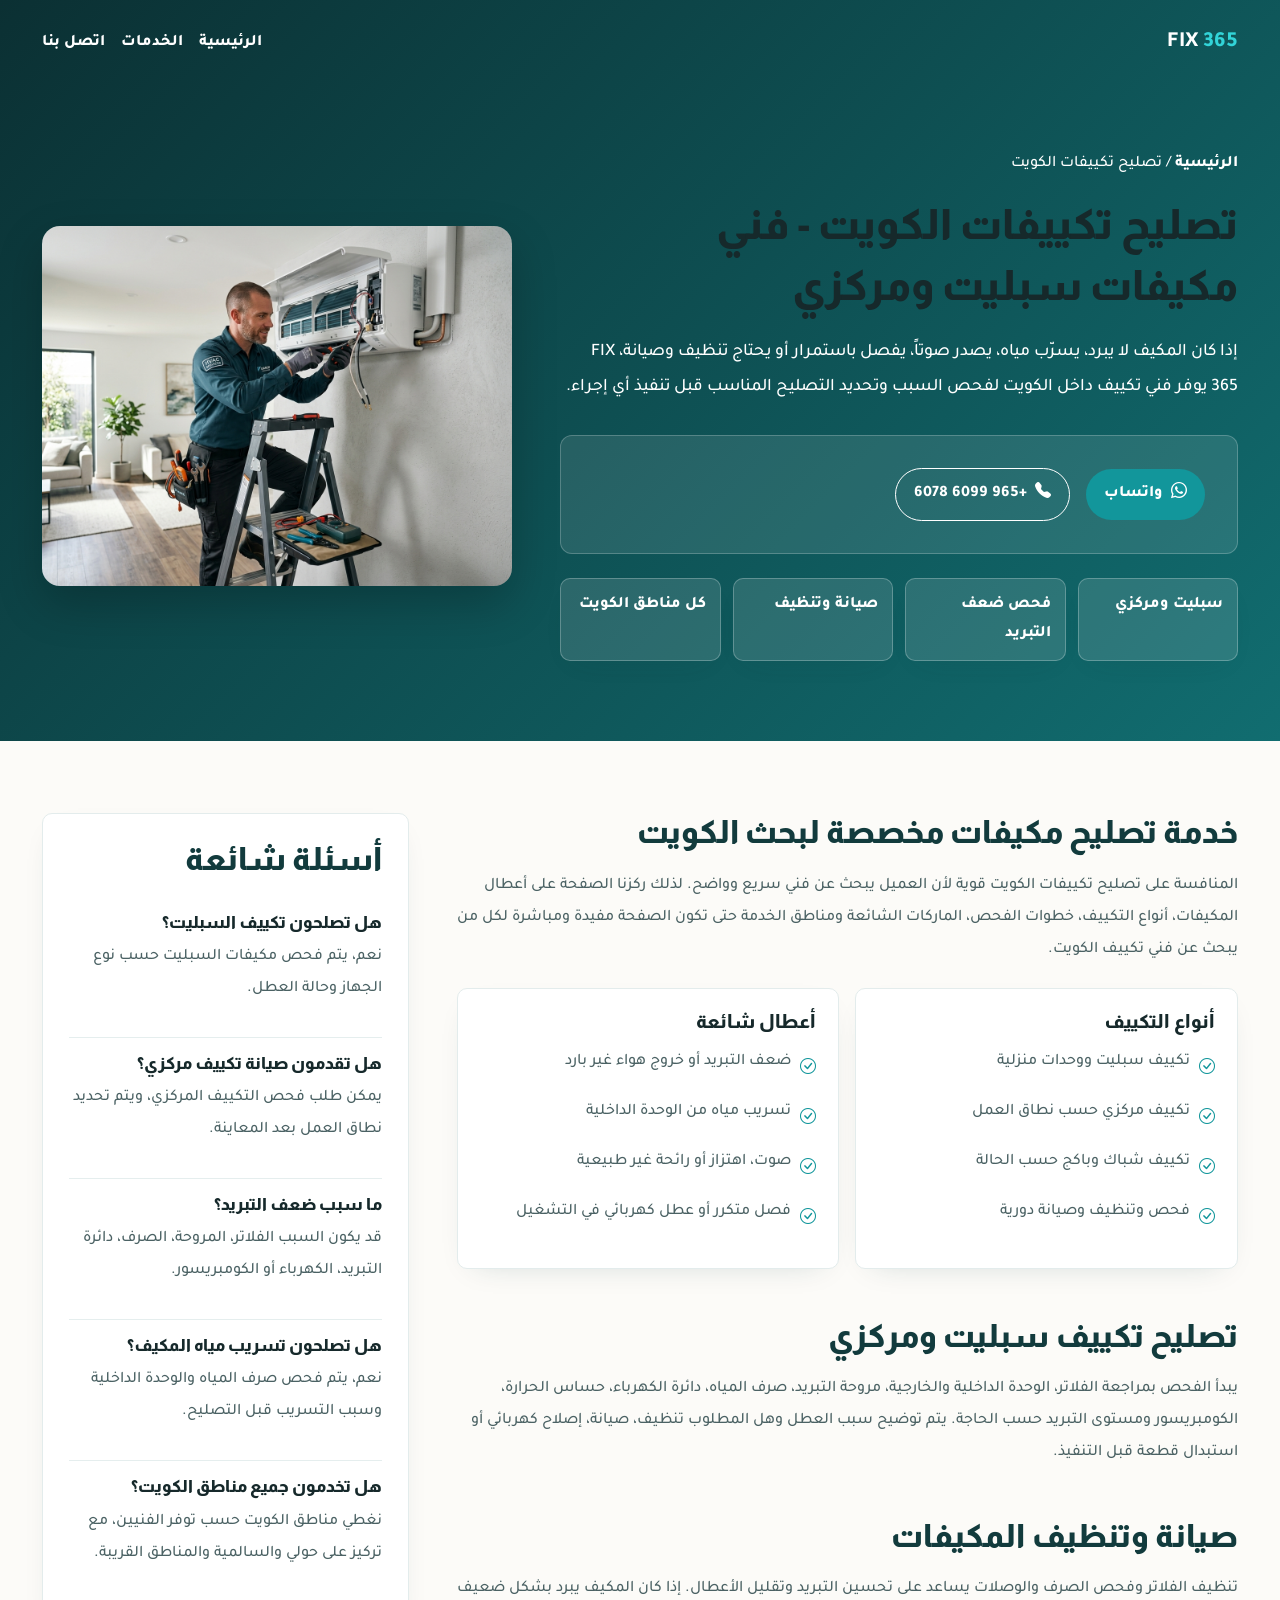
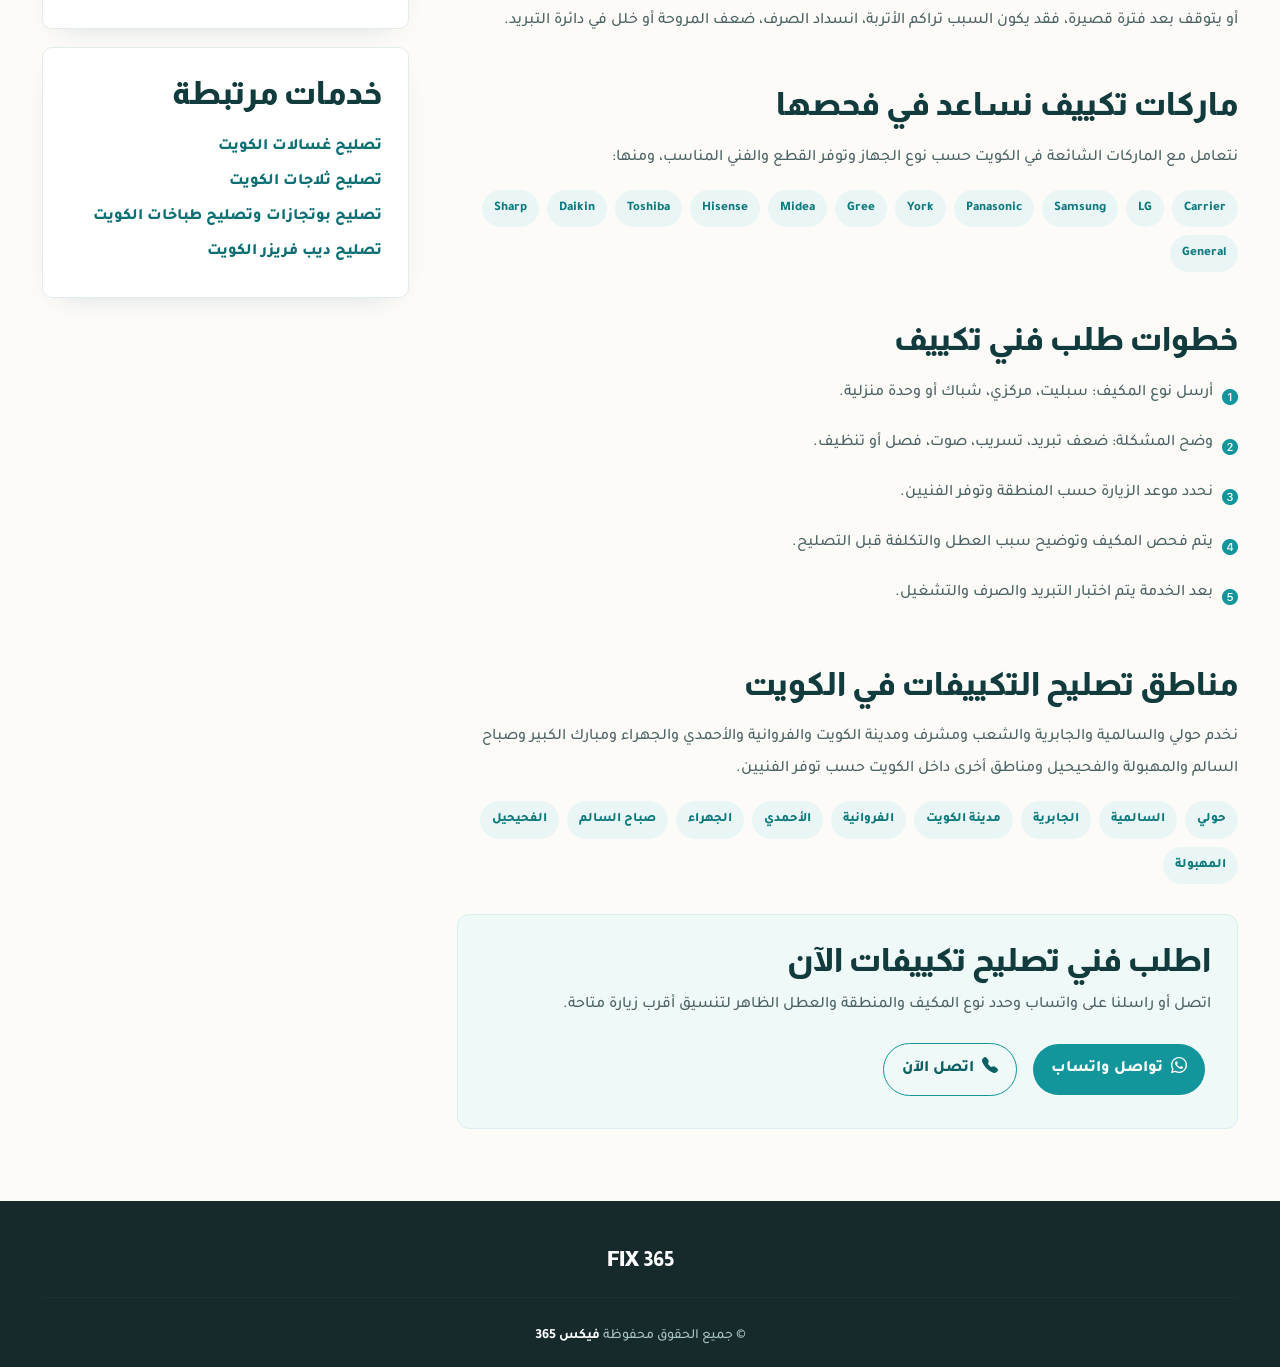
==== ac-repair-kuwait/index.html @ f27543a3 "Expand Kuwait appliance repair SEO" ====
<!doctype html>
<html lang="ar-KW" dir="rtl">
<head>
  <meta charset="utf-8">
  <meta name="viewport" content="width=device-width, initial-scale=1">
  <title>تصليح تكييفات الكويت | فني مكيفات وسبليت ومركزي | FIX 365</title>
  <meta name="description" content="تصليح تكييفات الكويت من FIX 365: فني مكيفات وسبليت ومركزي، فحص ضعف التبريد وتسريب المياه والأصوات وتنظيف وصيانة التكييف داخل مناطق الكويت.">
  <meta name="keywords" content="تصليح تكييفات الكويت, تصليح تكيفات الكويت, تصليح مكيفات الكويت, فني تكييف الكويت, صيانة تكييف الكويت, تصليح تكييف مركزي الكويت, تصليح سبليت الكويت, تعبئة فريون مكيفات الكويت, AC repair Kuwait">
  <meta name="robots" content="index, follow">
  <meta name="geo.region" content="KW">
  <meta name="geo.placename" content="Hawally, Kuwait">
  <link rel="canonical" href="https://fix365kw.com/ac-repair-kuwait/">
  <link rel="alternate" hreflang="ar-KW" href="https://fix365kw.com/ac-repair-kuwait/">
  <link rel="alternate" hreflang="x-default" href="https://fix365kw.com/ac-repair-kuwait/">
  <meta property="og:type" content="website">
  <meta property="og:site_name" content="FIX 365">
  <meta property="og:title" content="تصليح تكييفات الكويت | فني مكيفات وسبليت ومركزي | FIX 365">
  <meta property="og:description" content="فني تكييف في الكويت لفحص ضعف التبريد، تسريب المياه، صوت المكيف، تنظيف الفلاتر وصيانة المكيفات المنزلية.">
  <meta property="og:url" content="https://fix365kw.com/ac-repair-kuwait/">
  <meta property="og:image" content="https://fix365kw.com/assets/img/service-ac.jpg">
  <meta property="og:locale" content="ar_KW">
  <meta name="twitter:card" content="summary_large_image">
  <meta name="format-detection" content="telephone=yes">
  <link rel="icon" type="image/png" sizes="192x192" href="/assets/img/fix365-icon-192.png">
  <link rel="apple-touch-icon" sizes="512x512" href="/assets/img/fix365-logo-512.png">
  <script type="application/ld+json">
  {
    "@context": "https://schema.org",
    "@graph": [
      {
        "@type": "Service",
        "@id": "https://fix365kw.com/ac-repair-kuwait/#service",
        "name": "تصليح تكييفات الكويت",
        "alternateName": ["تصليح تكيفات الكويت", "تصليح مكيفات الكويت", "فني تكييف الكويت", "صيانة تكييف الكويت", "AC repair Kuwait"],
        "url": "https://fix365kw.com/ac-repair-kuwait/",
        "serviceType": "Air conditioner repair service",
        "description": "خدمة منزلية لتصليح وصيانة المكيفات في الكويت، تشمل فحص ضعف التبريد وتسريب المياه والأصوات ومشكلات التشغيل.",
        "areaServed": [
          { "@type": "Country", "name": "Kuwait" },
          { "@type": "City", "name": "Hawally" },
          { "@type": "City", "name": "Salmiya" },
          { "@type": "City", "name": "Kuwait City" },
          { "@type": "AdministrativeArea", "name": "Al Farwaniyah" },
          { "@type": "AdministrativeArea", "name": "Al Ahmadi" },
          { "@type": "AdministrativeArea", "name": "Al Jahra" },
          { "@type": "AdministrativeArea", "name": "Mubarak Al-Kabeer" }
        ],
        "provider": {
          "@type": "LocalBusiness",
          "@id": "https://fix365kw.com/#business",
          "name": "FIX 365",
          "alternateName": "فيكس 365",
          "telephone": "+96560996078",
          "url": "https://fix365kw.com/",
          "address": {
            "@type": "PostalAddress",
            "addressCountry": "KW",
            "addressLocality": "Hawally"
          }
        },
        "availableChannel": {
          "@type": "ServiceChannel",
          "servicePhone": {
            "@type": "ContactPoint",
            "telephone": "+96560996078",
            "contactType": "customer service",
            "areaServed": "KW",
            "availableLanguage": ["ar", "en"]
          }
        }
      },
      {
        "@type": "BreadcrumbList",
        "itemListElement": [
          { "@type": "ListItem", "position": 1, "name": "FIX 365", "item": "https://fix365kw.com/" },
          { "@type": "ListItem", "position": 2, "name": "تصليح تكييفات الكويت", "item": "https://fix365kw.com/ac-repair-kuwait/" }
        ]
      },
      {
        "@type": "FAQPage",
        "mainEntity": [
          {
            "@type": "Question",
            "name": "هل تصلحون تكييف السبليت؟",
            "acceptedAnswer": { "@type": "Answer", "text": "نعم، تتوفر خدمة فحص وتصليح مكيفات السبليت حسب نوع الجهاز وحالة العطل وتوفر الفنيين." }
          },
          {
            "@type": "Question",
            "name": "هل تقدمون تصليح تكييف مركزي؟",
            "acceptedAnswer": { "@type": "Answer", "text": "يمكن طلب فحص التكييف المركزي والوحدات المنزلية، ويتم تحديد نطاق العمل بعد المعاينة." }
          },
          {
            "@type": "Question",
            "name": "ما سبب ضعف تبريد المكيف؟",
            "acceptedAnswer": { "@type": "Answer", "text": "قد يكون السبب اتساخ الفلاتر، ضعف المروحة، نقص أو تسريب في دائرة التبريد، مشكلة في الكومبريسور أو خلل كهربائي." }
          },
          {
            "@type": "Question",
            "name": "هل تفحصون تسريب مياه المكيف؟",
            "acceptedAnswer": { "@type": "Answer", "text": "نعم، يتم فحص صرف المياه، انسداد الخرطوم، مستوى الوحدة الداخلية وأي سبب قد يؤدي إلى التسريب." }
          },
          {
            "@type": "Question",
            "name": "هل تقدمون تنظيف وصيانة للمكيفات؟",
            "acceptedAnswer": { "@type": "Answer", "text": "يمكن طلب تنظيف وفحص وصيانة دورية للتكييف، ويتم تحديد الأعمال المطلوبة حسب حالة الجهاز." }
          },
          {
            "@type": "Question",
            "name": "ما مناطق تصليح التكييفات في الكويت؟",
            "acceptedAnswer": { "@type": "Answer", "text": "نخدم حولي والسالمية والجابرية ومدينة الكويت والفروانية والأحمدي والجهراء ومبارك الكبير ومناطق أخرى داخل الكويت حسب توفر الفنيين." }
          }
        ]
      }
    ]
  }
  </script>
  <link rel="preconnect" href="https://fonts.googleapis.com">
  <link rel="preconnect" href="https://fonts.gstatic.com" crossorigin>
  <link href="https://fonts.googleapis.com/css2?family=Almarai:wght@400;700;800&family=Tajawal:wght@400;500;700;800&display=swap" rel="stylesheet">
  <link href="/assets/vendor/bootstrap/css/bootstrap.min.css" rel="stylesheet">
  <link href="/assets/vendor/bootstrap-icons/bootstrap-icons.css" rel="stylesheet">
  <link href="/assets/css/style.css" rel="stylesheet">
  <style>
    .service-hero{padding:150px 0 80px;background:linear-gradient(135deg,#0b3033,#116d70);color:#fff}
    .service-hero h1{font-weight:800;line-height:1.45;margin-bottom:18px;font-size:42px}
    .service-hero p{font-size:1.1rem;line-height:2;max-width:800px}
    .service-hero img{border-radius:18px;box-shadow:0 18px 45px rgba(0,0,0,.22);width:100%;height:360px;object-fit:cover}
    .service-hero .crumb a,.simple-header a{color:#fff;text-decoration:none;font-weight:800}
    .simple-header{position:absolute;top:0;left:0;right:0;z-index:3;padding:24px 0}
    .simple-brand{font-size:1.35rem;direction:ltr}
    .service-content{padding:72px 0;background:#fcfbf8}
    .service-content h2{font-weight:800;color:#123b3d;margin-bottom:18px}
    .service-content p,.service-content li{line-height:2;color:#4b6264}
    .trust-strip{display:grid;grid-template-columns:repeat(4,1fr);gap:12px;margin-top:24px}
    .trust-strip span,.info-card,.side-card{border:1px solid #e3ecec;background:#fff;border-radius:10px;box-shadow:0 10px 30px -18px rgba(11,59,62,.22)}
    .trust-strip span{padding:12px 14px;color:#fff;background:rgba(255,255,255,.12);border-color:rgba(255,255,255,.25);font-weight:800}
    .info-grid{display:grid;grid-template-columns:repeat(2,1fr);gap:16px;margin:22px 0}
    .info-card{padding:22px}
    .info-card h3{font-size:19px;margin-bottom:12px}
    .issue-list,.step-list{list-style:none;padding:0;margin:0}
    .issue-list li,.step-list li{margin:10px 0;display:flex;gap:9px}
    .issue-list i,.step-list i{color:#12969b;margin-top:8px}
    .brand-tags,.area-tags{display:flex;flex-wrap:wrap;gap:8px;margin-top:14px}
    .brand-tags span,.area-tags span{background:#eaf6f6;color:#0e7a7e;border-radius:999px;padding:7px 12px;font-weight:800;font-size:13px}
    .service-cta{background:#eff9f8;border-radius:12px;padding:26px;margin-top:30px;border:1px solid #d9eeee}
    .service-cta a{display:inline-flex;align-items:center;gap:8px;margin:6px;padding:11px 18px;border-radius:30px;text-decoration:none;font-weight:800}
    .service-cta .wa{background:#12969b;color:#fff}.service-cta .call{border:1px solid #12969b;color:#0b6063}
    .side-card{padding:26px;margin-bottom:18px}
    .faq-mini{padding:16px 0;border-bottom:1px solid #e5eeee}.faq-mini:last-child{border-bottom:0}.faq-mini h3{font-size:1.05rem;font-weight:800}
    .service-links{line-height:2.2}.service-links a{color:#0b6f73;font-weight:800}
    @media(max-width:991px){.service-hero{padding-top:120px}.service-hero h1{font-size:31px}.service-hero img{height:260px;margin-top:28px}.trust-strip,.info-grid{grid-template-columns:1fr}}
  </style>
</head>
<body>
<header class="simple-header">
  <div class="container d-flex justify-content-between align-items-center">
    <a class="simple-brand" href="/">FIX <span style="color:#32d4d8">365</span></a>
    <nav class="d-flex gap-3"><a href="/">الرئيسية</a><a href="/#featured-services">الخدمات</a><a href="/#contact">اتصل بنا</a></nav>
  </div>
</header>
<main>
<section class="service-hero">
  <div class="container"><div class="row align-items-center g-5">
    <div class="col-lg-7">
      <div class="crumb mb-3"><a href="/">الرئيسية</a> <span> / </span> تصليح تكييفات الكويت</div>
      <h1>تصليح تكييفات الكويت - فني مكيفات سبليت ومركزي</h1>
      <p>إذا كان المكيف لا يبرد، يسرّب مياه، يصدر صوتاً، يفصل باستمرار أو يحتاج تنظيف وصيانة، FIX 365 يوفر فني تكييف داخل الكويت لفحص السبب وتحديد التصليح المناسب قبل تنفيذ أي إجراء.</p>
      <div class="service-cta" style="background:rgba(255,255,255,.1);border-color:rgba(255,255,255,.22)">
        <a class="wa" href="https://wa.me/96560996078" target="_blank" rel="noopener"><i class="bi bi-whatsapp"></i> واتساب</a>
        <a class="call" href="tel:+96560996078" style="color:#fff;border-color:#fff"><i class="bi bi-telephone-fill"></i> +965 6099 6078</a>
      </div>
      <div class="trust-strip">
        <span>سبليت ومركزي</span><span>فحص ضعف التبريد</span><span>صيانة وتنظيف</span><span>كل مناطق الكويت</span>
      </div>
    </div>
    <div class="col-lg-5"><img src="/assets/img/service-ac.jpg" alt="تصليح تكييفات الكويت فني مكيفات" width="720" height="520"></div>
  </div></div>
</section>

<section class="service-content"><div class="container"><div class="row g-5">
  <div class="col-lg-8">
    <h2>خدمة تصليح مكيفات مخصصة لبحث الكويت</h2>
    <p>المنافسة على تصليح تكييفات الكويت قوية لأن العميل يبحث عن فني سريع وواضح. لذلك ركزنا الصفحة على أعطال المكيفات، أنواع التكييف، خطوات الفحص، الماركات الشائعة ومناطق الخدمة حتى تكون الصفحة مفيدة ومباشرة لكل من يبحث عن فني تكييف الكويت.</p>

    <div class="info-grid">
      <div class="info-card">
        <h3>أنواع التكييف</h3>
        <ul class="issue-list">
          <li><i class="bi bi-check-circle"></i> تكييف سبليت ووحدات منزلية</li>
          <li><i class="bi bi-check-circle"></i> تكييف مركزي حسب نطاق العمل</li>
          <li><i class="bi bi-check-circle"></i> تكييف شباك وباكج حسب الحالة</li>
          <li><i class="bi bi-check-circle"></i> فحص وتنظيف وصيانة دورية</li>
        </ul>
      </div>
      <div class="info-card">
        <h3>أعطال شائعة</h3>
        <ul class="issue-list">
          <li><i class="bi bi-check-circle"></i> ضعف التبريد أو خروج هواء غير بارد</li>
          <li><i class="bi bi-check-circle"></i> تسريب مياه من الوحدة الداخلية</li>
          <li><i class="bi bi-check-circle"></i> صوت، اهتزاز أو رائحة غير طبيعية</li>
          <li><i class="bi bi-check-circle"></i> فصل متكرر أو عطل كهربائي في التشغيل</li>
        </ul>
      </div>
    </div>

    <h2 class="mt-5">تصليح تكييف سبليت ومركزي</h2>
    <p>يبدأ الفحص بمراجعة الفلاتر، الوحدة الداخلية والخارجية، مروحة التبريد، صرف المياه، دائرة الكهرباء، حساس الحرارة، الكومبريسور ومستوى التبريد حسب الحاجة. يتم توضيح سبب العطل وهل المطلوب تنظيف، صيانة، إصلاح كهربائي أو استبدال قطعة قبل التنفيذ.</p>

    <h2 class="mt-5">صيانة وتنظيف المكيفات</h2>
    <p>تنظيف الفلاتر وفحص الصرف والوصلات يساعد على تحسين التبريد وتقليل الأعطال. إذا كان المكيف يبرد بشكل ضعيف أو يتوقف بعد فترة قصيرة، فقد يكون السبب تراكم الأتربة، انسداد الصرف، ضعف المروحة أو خلل في دائرة التبريد.</p>

    <h2 class="mt-5">ماركات تكييف نساعد في فحصها</h2>
    <p>نتعامل مع الماركات الشائعة في الكويت حسب نوع الجهاز وتوفر القطع والفني المناسب، ومنها:</p>
    <div class="brand-tags">
      <span>Carrier</span><span>LG</span><span>Samsung</span><span>Panasonic</span><span>York</span><span>Gree</span><span>Midea</span><span>Hisense</span><span>Toshiba</span><span>Daikin</span><span>Sharp</span><span>General</span>
    </div>

    <h2 class="mt-5">خطوات طلب فني تكييف</h2>
    <ul class="step-list">
      <li><i class="bi bi-1-circle-fill"></i> أرسل نوع المكيف: سبليت، مركزي، شباك أو وحدة منزلية.</li>
      <li><i class="bi bi-2-circle-fill"></i> وضح المشكلة: ضعف تبريد، تسريب، صوت، فصل أو تنظيف.</li>
      <li><i class="bi bi-3-circle-fill"></i> نحدد موعد الزيارة حسب المنطقة وتوفر الفنيين.</li>
      <li><i class="bi bi-4-circle-fill"></i> يتم فحص المكيف وتوضيح سبب العطل والتكلفة قبل التصليح.</li>
      <li><i class="bi bi-5-circle-fill"></i> بعد الخدمة يتم اختبار التبريد والصرف والتشغيل.</li>
    </ul>

    <h2 class="mt-5">مناطق تصليح التكييفات في الكويت</h2>
    <p>نخدم حولي والسالمية والجابرية والشعب ومشرف ومدينة الكويت والفروانية والأحمدي والجهراء ومبارك الكبير وصباح السالم والمهبولة والفحيحيل ومناطق أخرى داخل الكويت حسب توفر الفنيين.</p>
    <div class="area-tags">
      <span>حولي</span><span>السالمية</span><span>الجابرية</span><span>مدينة الكويت</span><span>الفروانية</span><span>الأحمدي</span><span>الجهراء</span><span>صباح السالم</span><span>الفحيحيل</span><span>المهبولة</span>
    </div>

    <div class="service-cta">
      <h2 style="margin-bottom:10px">اطلب فني تصليح تكييفات الآن</h2>
      <p>اتصل أو راسلنا على واتساب وحدد نوع المكيف والمنطقة والعطل الظاهر لتنسيق أقرب زيارة متاحة.</p>
      <a class="wa" href="https://wa.me/96560996078" target="_blank" rel="noopener"><i class="bi bi-whatsapp"></i> تواصل واتساب</a>
      <a class="call" href="tel:+96560996078"><i class="bi bi-telephone-fill"></i> اتصل الآن</a>
    </div>
  </div>

  <aside class="col-lg-4">
    <div class="side-card">
      <h2>أسئلة شائعة</h2>
      <div class="faq-mini"><h3>هل تصلحون تكييف السبليت؟</h3><p>نعم، يتم فحص مكيفات السبليت حسب نوع الجهاز وحالة العطل.</p></div>
      <div class="faq-mini"><h3>هل تقدمون صيانة تكييف مركزي؟</h3><p>يمكن طلب فحص التكييف المركزي، ويتم تحديد نطاق العمل بعد المعاينة.</p></div>
      <div class="faq-mini"><h3>ما سبب ضعف التبريد؟</h3><p>قد يكون السبب الفلاتر، المروحة، الصرف، دائرة التبريد، الكهرباء أو الكومبريسور.</p></div>
      <div class="faq-mini"><h3>هل تصلحون تسريب مياه المكيف؟</h3><p>نعم، يتم فحص صرف المياه والوحدة الداخلية وسبب التسريب قبل التصليح.</p></div>
      <div class="faq-mini"><h3>هل تخدمون جميع مناطق الكويت؟</h3><p>نغطي مناطق الكويت حسب توفر الفنيين، مع تركيز على حولي والسالمية والمناطق القريبة.</p></div>
    </div>
    <div class="side-card service-links">
      <h2>خدمات مرتبطة</h2>
      <a href="/washing-machine-repair-kuwait/">تصليح غسالات الكويت</a><br>
      <a href="/refrigerator-repair-kuwait/">تصليح ثلاجات الكويت</a><br>
      <a href="/oven-repair-kuwait/">تصليح بوتجازات وتصليح طباخات الكويت</a><br>
      <a href="/freezer-repair-kuwait/">تصليح ديب فريزر الكويت</a>
    </div>
  </aside>
</div></div></section>
</main>
<footer id="footer"><div class="container"><div class="footer-brand"><span dir="ltr">FIX 365</span></div><hr><div class="copyright">&copy; جميع الحقوق محفوظة <span>فيكس 365</span></div></div></footer>
<script src="/assets/vendor/bootstrap/js/bootstrap.bundle.min.js"></script>
</body>
</html>
---- assets/css/style.css ----
/**
* SmartTech — صيانة الأجهزة المنزلية
* Redesigned stylesheet
* Base: Medicio (BootstrapMade) — heavily rebuilt for this brand
*/

/*--------------------------------------------------------------
# Design tokens
--------------------------------------------------------------*/
:root {
  /* Brand teal, deepened for a more professional / trustworthy feel */
  --st-teal-900: #0B3B3E;
  --st-teal-700: #0E7A7E;
  --st-teal-600: #12969B;
  --st-teal-500: #17ACB1;
  --st-teal-50:  #EAF6F6;

  /* Warm accent used sparingly — urgency / call actions */
  --st-amber: #E8933A;
  --st-amber-dark: #C97722;

  /* Neutrals */
  --st-ink: #16292B;
  --st-ink-soft: #4B6264;
  --st-paper: #FCFBF8;
  --st-sand: #F6F3EC;
  --st-line: #E3ECEC;
  --st-white: #FFFFFF;

  --st-radius: 16px;
  --st-radius-sm: 10px;
  --st-shadow: 0 10px 30px -12px rgba(11, 59, 62, 0.18);
  --st-shadow-lg: 0 24px 60px -20px rgba(11, 59, 62, 0.28);

  --st-font-body: "Tajawal", "Segoe UI", sans-serif;
  --st-font-head: "Almarai", "Tajawal", sans-serif;
}

/*--------------------------------------------------------------
# General
--------------------------------------------------------------*/
* { box-sizing: border-box; }

html { scroll-behavior: smooth; }

body {
  font-family: var(--st-font-body);
  color: var(--st-ink-soft);
  font-weight: 500;
  background: var(--st-paper);
  line-height: 1.8;
}

a {
  color: var(--st-teal-700);
  text-decoration: none;
  transition: color 0.25s ease;
}

a:hover { color: var(--st-amber); }

h1, h2, h3, h4, h5, h6 {
  font-family: var(--st-font-head);
  color: var(--st-ink);
  font-weight: 800;
}

img { max-width: 100%; }

::selection { background: var(--st-teal-500); color: #fff; }

:focus-visible {
  outline: 3px solid var(--st-amber);
  outline-offset: 2px;
}

.container { max-width: 1220px; }

@media (prefers-reduced-motion: reduce) {
  * { animation-duration: 0.01ms !important; animation-iteration-count: 1 !important; transition-duration: 0.01ms !important; scroll-behavior: auto !important; }
}

/*--------------------------------------------------------------
# Preloader
--------------------------------------------------------------*/
#preloader {
  position: fixed;
  inset: 0;
  z-index: 9999;
  overflow: hidden;
  background: var(--st-paper);
  display: flex;
  align-items: center;
  justify-content: center;
}

#preloader:before {
  content: "";
  border: 5px solid var(--st-teal-50);
  border-top-color: var(--st-teal-600);
  border-radius: 50%;
  width: 52px;
  height: 52px;
  animation: st-spin 0.9s linear infinite;
}

@keyframes st-spin {
  to { transform: rotate(360deg); }
}

/*--------------------------------------------------------------
# Back to top
--------------------------------------------------------------*/
.back-to-top {
  position: fixed;
  visibility: hidden;
  opacity: 0;
  left: 20px;
  bottom: 20px;
  z-index: 996;
  background: var(--st-ink);
  width: 44px;
  height: 44px;
  border-radius: 50%;
  display: flex;
  align-items: center;
  justify-content: center;
  box-shadow: var(--st-shadow);
  transition: all 0.35s;
}

.back-to-top i { font-size: 24px; color: #fff; line-height: 0; }

.back-to-top:hover { background: var(--st-teal-600); transform: translateY(-4px); }

.back-to-top.active { visibility: visible; opacity: 1; }

@media screen and (max-width: 768px) {
  [data-aos-delay] { transition-delay: 0 !important; }
}

/*--------------------------------------------------------------
# Top notice bar
--------------------------------------------------------------*/
.st-topbar {
  background: var(--st-ink);
  color: #EAF6F6;
  font-size: 14.5px;
  font-weight: 600;
  padding: 8px 0;
  text-align: center;
  letter-spacing: 0.2px;
}

.st-topbar .st-dot {
  display: inline-block;
  width: 8px;
  height: 8px;
  border-radius: 50%;
  background: #39D6A5;
  margin-left: 8px;
  box-shadow: 0 0 0 0 rgba(57, 214, 165, 0.6);
  animation: st-pulse 1.8s infinite;
}

.st-topbar a { color: #fff; text-decoration: underline; text-underline-offset: 3px; }
.st-topbar a:hover { color: var(--st-amber); }

@keyframes st-pulse {
  0%   { box-shadow: 0 0 0 0 rgba(57, 214, 165, 0.55); }
  70%  { box-shadow: 0 0 0 8px rgba(57, 214, 165, 0); }
  100% { box-shadow: 0 0 0 0 rgba(57, 214, 165, 0); }
}

/*--------------------------------------------------------------
# Header
--------------------------------------------------------------*/
#header {
  background: rgba(252, 251, 248, 0.92);
  backdrop-filter: saturate(180%) blur(10px);
  -webkit-backdrop-filter: saturate(180%) blur(10px);
  transition: all 0.35s;
  z-index: 997;
  padding: 14px 0;
  top: 34px;
  box-shadow: 0 1px 0 var(--st-line);
}

#header.header-scrolled {
  top: 0;
  padding: 8px 0;
  box-shadow: 0 8px 24px -16px rgba(11, 59, 62, 0.35);
}

#header .logo {
  font-size: 26px;
  margin: 0;
  padding: 0;
  line-height: 1;
  font-weight: 800;
  letter-spacing: 0.3px;
  font-family: var(--st-font-head);
}

#header .logo a {
  color: var(--st-ink);
  display: inline-flex;
  align-items: center;
  gap: 10px;
}

#header .logo .st-mark {
  display: inline-flex;
  align-items: center;
  justify-content: center;
  width: 38px;
  height: 38px;
  border-radius: 10px;
  background: linear-gradient(155deg, var(--st-teal-600), var(--st-teal-900));
  color: #fff;
  flex-shrink: 0;
}

#header .logo .st-mark svg { width: 20px; height: 20px; }

.appointment-btn {
  margin-right: 18px;
  background: var(--st-amber);
  color: #fff;
  border-radius: 999px;
  padding: 10px 26px;
  white-space: nowrap;
  transition: 0.3s;
  font-size: 14px;
  font-weight: 700;
  display: inline-flex;
  align-items: center;
  gap: 8px;
  box-shadow: 0 10px 20px -10px rgba(232, 147, 58, 0.7);
}

.appointment-btn:hover { background: var(--st-amber-dark); color: #fff; transform: translateY(-1px); }

@media (max-width: 768px) {
  .appointment-btn { padding: 8px 16px; }
}

/*--------------------------------------------------------------
# Navigation Menu
--------------------------------------------------------------*/
.navbar { padding: 0; }

.navbar ul {
  margin: 0;
  padding: 0;
  display: flex;
  list-style: none;
  align-items: center;
  gap: 4px;
}

.navbar li { position: relative; }

.navbar a, .navbar a:focus {
  display: flex;
  align-items: center;
  padding: 10px 16px;
  font-family: var(--st-font-head);
  font-size: 16px;
  color: var(--st-ink);
  white-space: nowrap;
  transition: 0.3s;
  font-weight: 700;
  border-radius: 999px;
}

.navbar a:hover,
.navbar .active,
.navbar .active:focus,
.navbar li:hover > a {
  color: var(--st-teal-700);
  background: var(--st-teal-50);
}

.mobile-nav-toggle {
  color: var(--st-ink);
  font-size: 30px;
  cursor: pointer;
  display: none;
  line-height: 0;
  transition: 0.5s;
}

.mobile-nav-toggle.bi-x { color: #fff; }

@media (max-width: 991px) {
  .mobile-nav-toggle { display: block; }
  .navbar ul { display: none; }
}

.navbar-mobile {
  position: fixed;
  overflow: hidden;
  inset: 0;
  background: rgba(11, 41, 43, 0.94);
  transition: 0.3s;
  z-index: 999;
}

.navbar-mobile .mobile-nav-toggle {
  position: absolute;
  top: 18px;
  left: 20px;
}

.navbar-mobile ul {
  display: block;
  position: absolute;
  top: 70px;
  right: 16px;
  left: 16px;
  bottom: 16px;
  padding: 12px 0;
  border-radius: var(--st-radius);
  background-color: var(--st-white);
  overflow-y: auto;
  transition: 0.3s;
}

.navbar-mobile a, .navbar-mobile a:focus {
  padding: 14px 22px;
  font-size: 16px;
  color: var(--st-ink);
  border-radius: 0;
}

.navbar-mobile a:hover, .navbar-mobile .active, .navbar-mobile li:hover > a {
  color: var(--st-teal-700);
  background: var(--st-teal-50);
}

/*--------------------------------------------------------------
# Hero Section
--------------------------------------------------------------*/
#hero {
  width: 100%;
  height: 100vh;
  min-height: 620px;
  background-color: var(--st-ink);
  overflow: hidden;
  position: relative;
}

#hero .carousel, #hero .carousel-inner, #hero .carousel-item {
  position: absolute;
  inset: 0;
}

#hero .carousel-item {
  background-size: cover;
  background-position: center;
  background-repeat: no-repeat;
}

#hero .carousel-item::after {
  content: "";
  position: absolute;
  inset: 0;
  background: linear-gradient(180deg, rgba(11, 41, 43, 0.55) 0%, rgba(11, 41, 43, 0.72) 55%, rgba(11, 41, 43, 0.92) 100%);
}

#hero .hero-content {
  position: relative;
  z-index: 2;
  height: 100%;
  display: flex;
  flex-direction: column;
  justify-content: center;
  align-items: center;
  text-align: center;
  color: #fff;
  padding: 0 20px;
}

.st-badge {
  display: inline-flex;
  align-items: center;
  gap: 8px;
  background: rgba(255, 255, 255, 0.12);
  border: 1px solid rgba(255, 255, 255, 0.25);
  color: #EAF6F6;
  padding: 8px 18px;
  border-radius: 999px;
  font-size: 14px;
  font-weight: 700;
  margin-bottom: 24px;
  backdrop-filter: blur(6px);
}

.st-badge .st-dot {
  width: 8px; height: 8px; border-radius: 50%;
  background: #39D6A5;
  animation: st-pulse 1.8s infinite;
}

#hero h1 {
  color: #fff;
  font-size: 52px;
  line-height: 1.25;
  margin-bottom: 18px;
  max-width: 820px;
}

#hero h1 span { color: var(--st-teal-500); }

#hero p.hero-lead {
  color: #DDEFEF;
  font-size: 19px;
  max-width: 640px;
  margin: 0 auto 34px auto;
  font-weight: 500;
}

.hero-actions {
  display: flex;
  gap: 14px;
  flex-wrap: wrap;
  justify-content: center;
  margin-bottom: 44px;
}

.btn-hero {
  font-family: var(--st-font-head);
  font-weight: 700;
  font-size: 16px;
  display: inline-flex;
  align-items: center;
  gap: 10px;
  padding: 15px 32px;
  border-radius: 999px;
  transition: 0.3s;
  color: #fff;
  border: 2px solid transparent;
}

.btn-hero.primary { background: var(--st-amber); box-shadow: 0 14px 30px -12px rgba(232, 147, 58, 0.8); }
.btn-hero.primary:hover { background: var(--st-amber-dark); color: #fff; transform: translateY(-2px); }

.btn-hero.ghost { border-color: rgba(255,255,255,0.5); background: transparent; }
.btn-hero.ghost:hover { border-color: #fff; background: rgba(255,255,255,0.08); color: #fff; }

.hero-trust {
  display: flex;
  gap: 34px;
  flex-wrap: wrap;
  justify-content: center;
  color: #fff;
}

.hero-trust .item {
  display: flex;
  align-items: center;
  gap: 10px;
  font-size: 14.5px;
  font-weight: 600;
  color: #CFE6E6;
}

.hero-trust .item i { color: var(--st-teal-500); font-size: 20px; }

#hero .carousel-indicators { z-index: 3; bottom: 24px; }

#hero .carousel-indicators li,
#hero .carousel-indicators [data-bs-target] {
  list-style-type: none;
  cursor: pointer;
  background: #fff;
  opacity: 0.45;
  width: 8px;
  height: 8px;
  border-radius: 50%;
  border: 0;
  margin: 0 4px;
  transition: 0.3s;
}

#hero .carousel-indicators li.active,
#hero .carousel-indicators .active { opacity: 1; width: 22px; border-radius: 5px; background: var(--st-teal-500); }

#hero .carousel-control-prev, #hero .carousel-control-next { z-index: 3; width: 8%; opacity: 1; }

#hero .carousel-control-prev-icon, #hero .carousel-control-next-icon {
  background: rgba(255, 255, 255, 0.15);
  border: 1px solid rgba(255,255,255,0.3);
  width: 46px; height: 46px;
  border-radius: 50%;
  display: flex; align-items: center; justify-content: center;
  color: #fff; font-size: 20px; line-height: 0;
  transition: 0.3s;
}

#hero .carousel-control-prev-icon:hover, #hero .carousel-control-next-icon:hover { background: var(--st-teal-600); }

@media (max-width: 768px) {
  #hero h1 { font-size: 32px; }
  #hero p.hero-lead { font-size: 16px; }
  .hero-trust { gap: 18px; }
}

@media (max-height: 560px) {
  #hero { height: auto; min-height: 100vh; padding: 130px 0 60px; }
}

/*--------------------------------------------------------------
# Sections general
--------------------------------------------------------------*/
section { padding: 90px 0; overflow: hidden; }

.section-bg { background-color: var(--st-teal-50); }

.section-title { text-align: center; padding-bottom: 48px; max-width: 720px; margin: 0 auto 0; }

.section-title .eyebrow {
  display: inline-block;
  color: var(--st-teal-700);
  font-weight: 800;
  font-size: 14px;
  letter-spacing: 0.5px;
  background: var(--st-teal-50);
  padding: 6px 16px;
  border-radius: 999px;
  margin-bottom: 14px;
}

.section-title h2 {
  font-size: 34px;
  font-weight: 800;
  margin-bottom: 16px;
}

.section-title p { margin-bottom: 0; color: var(--st-ink-soft); font-size: 16.5px; }

@media (max-width: 768px) {
  section { padding: 60px 0; }
  .section-title h2 { font-size: 27px; }
}

/*--------------------------------------------------------------
# About
--------------------------------------------------------------*/
.about .about-media {
  position: relative;
  border-radius: var(--st-radius);
  overflow: hidden;
  box-shadow: var(--st-shadow-lg);
}

.about .about-media img { display: block; width: 100%; height: 100%; object-fit: cover; }

.about .about-media::before {
  content: "";
  position: absolute;
  inset: 0;
  border: 10px solid var(--st-paper);
  border-radius: var(--st-radius);
  pointer-events: none;
}

.about .content { padding-inline-start: 10px; }

.about-text {
  font-size: 17px;
  line-height: 2;
  font-weight: 500;
  color: var(--st-ink-soft);
  margin-bottom: 20px;
}

.about-text:last-of-type { margin-bottom: 0; }

.about .content ul {
  list-style: none;
  padding: 0;
  margin: 26px 0 0;
  display: grid;
  grid-template-columns: 1fr 1fr;
  gap: 12px;
}

.about .content ul li {
  display: flex;
  align-items: center;
  gap: 8px;
  font-weight: 700;
  color: var(--st-ink);
  font-size: 14.5px;
  background: var(--st-teal-50);
  padding: 10px 14px;
  border-radius: var(--st-radius-sm);
}

.about .content ul i { font-size: 18px; color: var(--st-teal-600); }

/*--------------------------------------------------------------
# Featured Services (appliance categories)
--------------------------------------------------------------*/
.featured-services .icon-box {
  padding: 0;
  position: relative;
  overflow: hidden;
  background: var(--st-white);
  box-shadow: var(--st-shadow);
  transition: all 0.35s ease;
  border-radius: var(--st-radius);
  z-index: 1;
  text-align: center;
  height: 100%;
  border: 1px solid var(--st-line);
}

.featured-services .icon-box:hover {
  transform: translateY(-6px);
  box-shadow: var(--st-shadow-lg);
  border-color: var(--st-teal-500);
}

.featured-services .icon-box .cat-media {
  position: relative;
  width: 100%;
  aspect-ratio: 4 / 3;
  overflow: hidden;
  background: var(--st-teal-50);
}

.featured-services .icon-box .cat-media img {
  width: 100%;
  height: 100%;
  object-fit: cover;
  transition: transform 0.5s ease;
}

.featured-services .icon-box:hover .cat-media img { transform: scale(1.08); }

.featured-services .title {
  font-weight: 800;
  margin: 0;
  padding: 18px 10px;
  font-size: 19px;
  color: var(--st-ink);
}

/*--------------------------------------------------------------
# Services grid
--------------------------------------------------------------*/
.services .icon-box {
  margin-bottom: 0;
  text-align: center;
  background: var(--st-white);
  border: 1px solid var(--st-line);
  border-radius: var(--st-radius);
  padding: 38px 26px;
  height: 100%;
  transition: all 0.3s;
}

.services .icon-box:hover {
  border-color: var(--st-teal-500);
  box-shadow: var(--st-shadow);
  transform: translateY(-4px);
}

.services .icon {
  display: inline-flex;
  justify-content: center;
  align-items: center;
  width: 76px;
  height: 76px;
  margin-bottom: 22px;
  background: var(--st-teal-50);
  border-radius: 20px;
  color: var(--st-teal-700);
}

.services .icon i { font-size: 32px; line-height: 0; }
.services .icon img { width: 38px; height: 38px; object-fit: contain; }

.services .title {
  font-weight: 800;
  margin-bottom: 12px;
  font-size: 19px;
}

.services .title a { color: var(--st-ink); transition: 0.3s; }
.services .title a:hover { color: var(--st-teal-700); }

.services .description { line-height: 1.9; font-size: 14.5px; color: var(--st-ink-soft); }

/*--------------------------------------------------------------
# Local Areas
--------------------------------------------------------------*/
.local-areas .area-card {
  height: 100%;
  background: var(--st-white);
  border: 1px solid var(--st-line);
  border-radius: var(--st-radius-sm);
  padding: 28px 24px;
  box-shadow: var(--st-shadow);
  transition: transform 0.3s ease, border-color 0.3s ease, box-shadow 0.3s ease;
}

.local-areas .area-card:hover {
  transform: translateY(-5px);
  border-color: var(--st-teal-500);
  box-shadow: var(--st-shadow-lg);
}

.local-areas .area-card h3 {
  margin-bottom: 12px;
  font-size: 21px;
  line-height: 1.45;
}

.local-areas .area-card p {
  margin-bottom: 20px;
  color: var(--st-ink-soft);
  line-height: 1.9;
}

.local-areas .area-tags {
  display: flex;
  flex-wrap: wrap;
  gap: 8px;
}

.local-areas .area-tags span {
  display: inline-flex;
  align-items: center;
  min-height: 34px;
  padding: 6px 12px;
  border-radius: 999px;
  background: var(--st-teal-50);
  color: var(--st-teal-700);
  font-size: 13px;
  font-weight: 800;
}

/*--------------------------------------------------------------
# Gallery
--------------------------------------------------------------*/
.gallery { overflow: hidden; background: var(--st-teal-50); }

.gallery .gallery-slider.swiper { padding: 20px 0 50px; }

.gallery .swiper-slide {
  border-radius: var(--st-radius-sm);
  overflow: hidden;
  box-shadow: var(--st-shadow);
}

.gallery .swiper-slide img {
  width: 100%;
  height: 220px;
  object-fit: cover;
  display: block;
  transition: transform 0.4s;
}

.gallery .swiper-slide:hover img { transform: scale(1.05); }

.gallery .swiper-pagination { margin-top: 10px; position: relative; }

.gallery .swiper-pagination .swiper-pagination-bullet {
  width: 10px; height: 10px;
  background-color: var(--st-white);
  opacity: 1;
  border: 1px solid var(--st-teal-600);
}

.gallery .swiper-pagination .swiper-pagination-bullet-active { background-color: var(--st-teal-600); }

@media (min-width: 992px) {
  .gallery .swiper-slide-active {
    transform: scale(1.06);
  }
}

/*--------------------------------------------------------------
# Blog
--------------------------------------------------------------*/
.blog .blog-card {
  height: 100%;
  overflow: hidden;
  background: var(--st-white);
  border: 1px solid var(--st-line);
  border-radius: var(--st-radius-sm);
  box-shadow: var(--st-shadow);
  transition: transform 0.3s ease, box-shadow 0.3s ease, border-color 0.3s ease;
}

.blog .blog-card:hover {
  transform: translateY(-5px);
  box-shadow: var(--st-shadow-lg);
  border-color: var(--st-teal-500);
}

.blog .blog-media {
  width: 100%;
  aspect-ratio: 16 / 10;
  overflow: hidden;
  background: var(--st-teal-50);
}

.blog .blog-media img {
  width: 100%;
  height: 100%;
  object-fit: cover;
  display: block;
  transition: transform 0.45s ease;
}

.blog .blog-card:hover .blog-media img { transform: scale(1.06); }

.blog .blog-content { padding: 24px 24px 26px; }

.blog .blog-kicker {
  display: inline-block;
  margin-bottom: 12px;
  color: var(--st-teal-700);
  font-size: 13px;
  font-weight: 800;
}

.blog h3 {
  margin-bottom: 14px;
  font-size: 21px;
  line-height: 1.45;
}

.blog p {
  color: var(--st-ink-soft);
  line-height: 1.9;
  margin-bottom: 18px;
}

.blog .blog-link {
  font-weight: 800;
  color: var(--st-amber-dark);
}

.blog .blog-link:hover { color: var(--st-teal-700); }

/*--------------------------------------------------------------
# Contact
--------------------------------------------------------------*/
.contact .map-wrap {
  border-radius: var(--st-radius);
  overflow: hidden;
  box-shadow: var(--st-shadow);
  line-height: 0;
  margin-bottom: 46px;
}

.contact .map-wrap iframe { display: block; width: 100%; }

.contact .info-box {
  color: var(--st-ink-soft);
  text-align: center;
  background: var(--st-white);
  border: 1px solid var(--st-line);
  box-shadow: var(--st-shadow);
  padding: 34px 20px;
  border-radius: var(--st-radius);
  height: 100%;
  transition: 0.3s;
}

.contact .info-box:hover { transform: translateY(-4px); border-color: var(--st-teal-500); }

.contact .info-box .info-icon {
  display: inline-flex;
  align-items: center;
  justify-content: center;
  width: 62px;
  height: 62px;
  border-radius: 50%;
  background: var(--st-teal-50);
  margin-bottom: 16px;
}

.contact .info-box i { font-size: 26px; color: var(--st-teal-700); }

.contact .info-box h3 {
  font-size: 18px;
  color: var(--st-ink);
  font-weight: 800;
  margin: 0 0 8px;
}

.contact .info-box p, .contact .info-box a {
  padding: 0;
  line-height: 24px;
  font-size: 15px;
  margin-bottom: 0;
  color: var(--st-ink-soft);
  font-weight: 700;
}

.contact .info-box a:hover { color: var(--st-teal-700); }

/*--------------------------------------------------------------
# Footer
--------------------------------------------------------------*/
#footer {
  background: var(--st-ink);
  padding: 40px 0 18px;
  color: #CFE0E0;
  font-size: 14px;
}

#footer .footer-top { background: transparent; padding: 0; }

#footer .footer-brand {
  display: flex;
  align-items: center;
  justify-content: center;
  gap: 10px;
  font-family: var(--st-font-head);
  font-weight: 800;
  font-size: 20px;
  color: #fff;
  margin-bottom: 18px;
}

#footer hr {
  border-color: rgba(255,255,255,0.12);
  margin: 20px 0;
}

#footer .copyright {
  text-align: center;
  padding-top: 6px;
  color: #A9C3C3;
}

#footer .copyright span { color: #fff; font-weight: 700; }

#footer .credits {
  padding-top: 8px;
  text-align: center;
  font-size: 13px;
  color: #8FADAD;
}

#footer .credits a { color: var(--st-teal-500); }

/*--------------------------------------------------------------
# Floating quick actions
--------------------------------------------------------------*/
.contacts {
  position: fixed;
  bottom: 24px;
  z-index: 998;
  left: 20px;
  width: auto;
  height: auto;
  border-radius: 0;
  background-color: transparent;
  text-align: center;
  display: flex;
  flex-direction: column;
  gap: 12px;
}

.contact-icon-wats a, .contact-icon-calls a {
  display: flex;
  align-items: center;
  justify-content: center;
  width: 56px;
  height: 56px;
  border-radius: 50%;
  overflow: hidden;
  box-shadow: var(--st-shadow-lg);
  transition: transform 0.3s;
  background: var(--st-white);
}

.contact-icon-wats a:hover, .contact-icon-calls a:hover { transform: scale(1.08) translateY(-2px); }

.contacts img { width: 100%; height: 100%; object-fit: cover; }

/* legacy leftover element hidden — replaced by .st-topbar */
.notification-top { display: none; }

/*--------------------------------------------------------------
# Hero Carousel Slide Tags
--------------------------------------------------------------*/
.carousel-slide-tag {
  position: absolute;
  bottom: 90px;
  left: 50%;
  transform: translateX(-50%);
  z-index: 4;
  background: rgba(255, 255, 255, 0.15);
  border: 1px solid rgba(255, 255, 255, 0.3);
  color: #fff;
  padding: 8px 24px;
  border-radius: 999px;
  font-size: 14px;
  font-weight: 700;
  backdrop-filter: blur(8px);
  white-space: nowrap;
  letter-spacing: 0.3px;
}

/*--------------------------------------------------------------
# Service Card — Icon-only variant (Deepfreeze)
--------------------------------------------------------------*/
.cat-media--icon {
  display: flex;
  align-items: center;
  justify-content: center;
  background: var(--st-teal-50);
}

.cat-media--icon i {
  font-size: 72px;
  color: var(--st-teal-600);
  opacity: 0.8;
}

/*--------------------------------------------------------------
# Stats Counter
--------------------------------------------------------------*/
.stats { padding: 70px 0; }

.stat-item {
  background: var(--st-white);
  border: 1px solid var(--st-line);
  border-radius: var(--st-radius);
  padding: 34px 20px;
  transition: 0.3s;
  box-shadow: var(--st-shadow);
}

.stat-item:hover {
  transform: translateY(-5px);
  border-color: var(--st-teal-500);
  box-shadow: var(--st-shadow-lg);
}

.stat-number {
  display: inline-block;
  font-family: var(--st-font-head);
  font-size: 52px;
  font-weight: 800;
  color: var(--st-teal-700);
  line-height: 1;
}

.stat-plus {
  font-family: var(--st-font-head);
  font-size: 32px;
  font-weight: 800;
  color: var(--st-amber);
  vertical-align: top;
  margin-top: 4px;
  display: inline-block;
}

.stat-label {
  margin: 10px 0 0;
  font-size: 15px;
  font-weight: 700;
  color: var(--st-ink-soft);
}

/*--------------------------------------------------------------
# Testimonials
--------------------------------------------------------------*/
.testimonials { background: var(--st-paper); }

.testimonial-card {
  background: var(--st-white);
  border: 1px solid var(--st-line);
  border-radius: var(--st-radius);
  padding: 30px 26px;
  box-shadow: var(--st-shadow);
  transition: 0.3s;
  height: 100%;
  display: flex;
  flex-direction: column;
}

.testimonial-card:hover {
  transform: translateY(-5px);
  border-color: var(--st-teal-500);
  box-shadow: var(--st-shadow-lg);
}

.testimonial-stars {
  color: #F5A623;
  font-size: 17px;
  margin-bottom: 16px;
  display: flex;
  gap: 4px;
}

.testimonial-text {
  font-size: 15.5px;
  line-height: 1.85;
  color: var(--st-ink-soft);
  flex: 1;
  margin-bottom: 22px;
  font-style: italic;
}

.testimonial-author {
  display: flex;
  align-items: center;
  gap: 12px;
  border-top: 1px solid var(--st-line);
  padding-top: 16px;
}

.author-avatar {
  width: 46px;
  height: 46px;
  border-radius: 50%;
  background: var(--st-teal-50);
  display: flex;
  align-items: center;
  justify-content: center;
  flex-shrink: 0;
}

.author-avatar i {
  font-size: 26px;
  color: var(--st-teal-600);
}

.testimonial-author strong {
  display: block;
  font-size: 15px;
  color: var(--st-ink);
  font-weight: 800;
}

.testimonial-author span {
  font-size: 13px;
  color: var(--st-ink-soft);
  font-weight: 500;
}

/*--------------------------------------------------------------
# FAQ
--------------------------------------------------------------*/
.faq-list {
  max-width: 820px;
  margin: 0 auto;
}

.faq-item {
  background: var(--st-white);
  border: 1px solid var(--st-line);
  border-radius: var(--st-radius-sm);
  margin-bottom: 12px;
  overflow: hidden;
  transition: border-color 0.3s;
}

.faq-item.active {
  border-color: var(--st-teal-500);
}

.faq-question {
  width: 100%;
  background: transparent;
  border: none;
  padding: 18px 22px;
  display: flex;
  align-items: center;
  gap: 12px;
  font-family: var(--st-font-head);
  font-size: 16px;
  font-weight: 700;
  color: var(--st-ink);
  cursor: pointer;
  text-align: right;
  transition: color 0.3s;
}

.faq-question:hover { color: var(--st-teal-700); }

.faq-item.active .faq-question { color: var(--st-teal-700); }

.faq-question .bi-question-circle {
  font-size: 20px;
  color: var(--st-teal-600);
  flex-shrink: 0;
}

.faq-arrow {
  margin-inline-start: auto;
  font-size: 18px;
  color: var(--st-teal-600);
  transition: transform 0.3s;
  flex-shrink: 0;
}

.faq-item.active .faq-arrow { transform: rotate(180deg); }

.faq-answer {
  max-height: 0;
  overflow: hidden;
  transition: max-height 0.35s ease, padding 0.3s;
  padding: 0 22px;
}

.faq-item.active .faq-answer {
  max-height: 200px;
  padding: 0 22px 18px;
}

.faq-answer p {
  font-size: 15px;
  line-height: 1.9;
  color: var(--st-ink-soft);
  margin: 0;
}

/*--------------------------------------------------------------
# Mobile Sticky CTA Bar
--------------------------------------------------------------*/
.mobile-cta-bar {
  position: fixed;
  bottom: 0;
  left: 0;
  right: 0;
  z-index: 1000;
  display: flex;
  height: 58px;
  box-shadow: 0 -4px 20px rgba(11, 59, 62, 0.18);
}

.mobile-cta-call,
.mobile-cta-whatsapp {
  flex: 1;
  display: flex;
  align-items: center;
  justify-content: center;
  gap: 8px;
  font-family: var(--st-font-head);
  font-weight: 700;
  font-size: 15px;
  color: #fff;
  text-decoration: none;
  transition: opacity 0.2s;
}

.mobile-cta-call:hover,
.mobile-cta-whatsapp:hover { opacity: 0.9; color: #fff; }

.mobile-cta-call {
  background: var(--st-teal-700);
}

.mobile-cta-whatsapp {
  background: #25D366;
}

.mobile-cta-call i,
.mobile-cta-whatsapp i { font-size: 20px; }

/* Push footer content up on mobile to clear the sticky bar */
@media (max-width: 991px) {
  body { padding-bottom: 58px; }
  .contacts { display: none; }
  .back-to-top { bottom: 72px; }
}
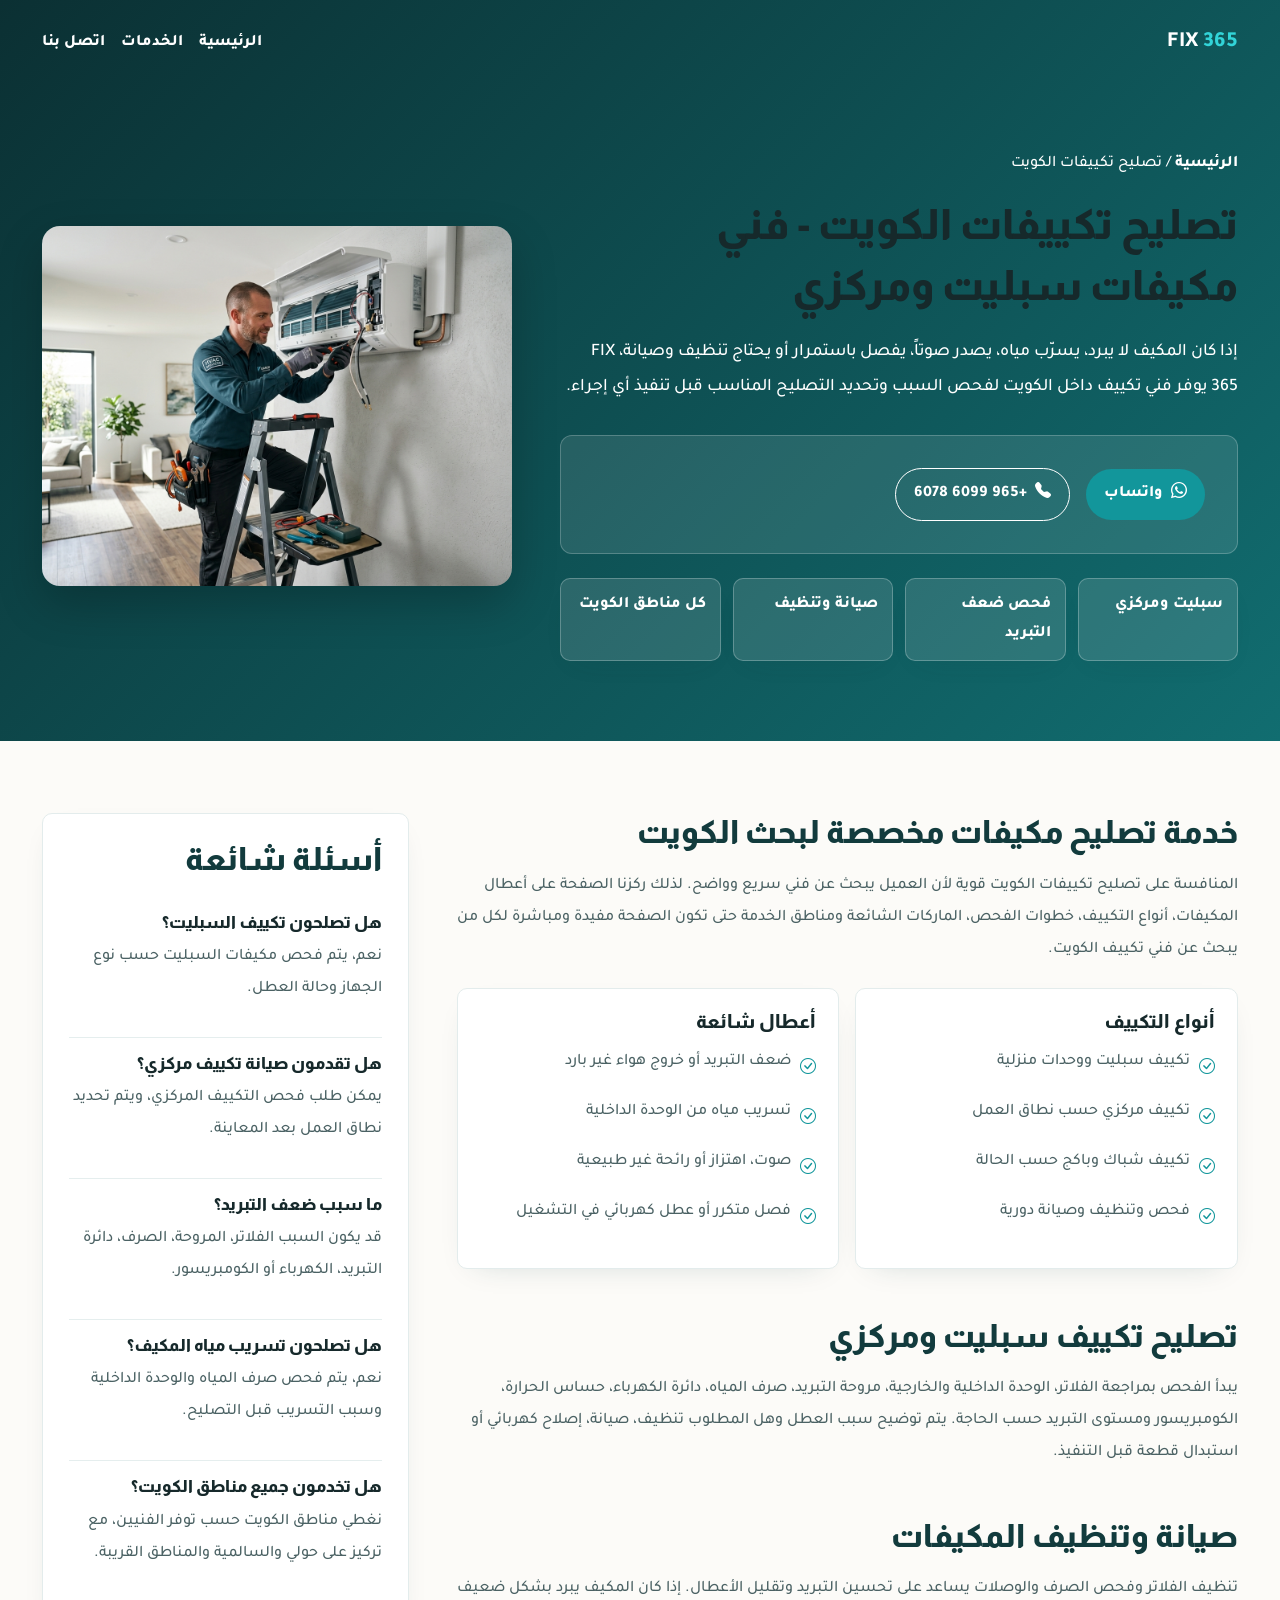
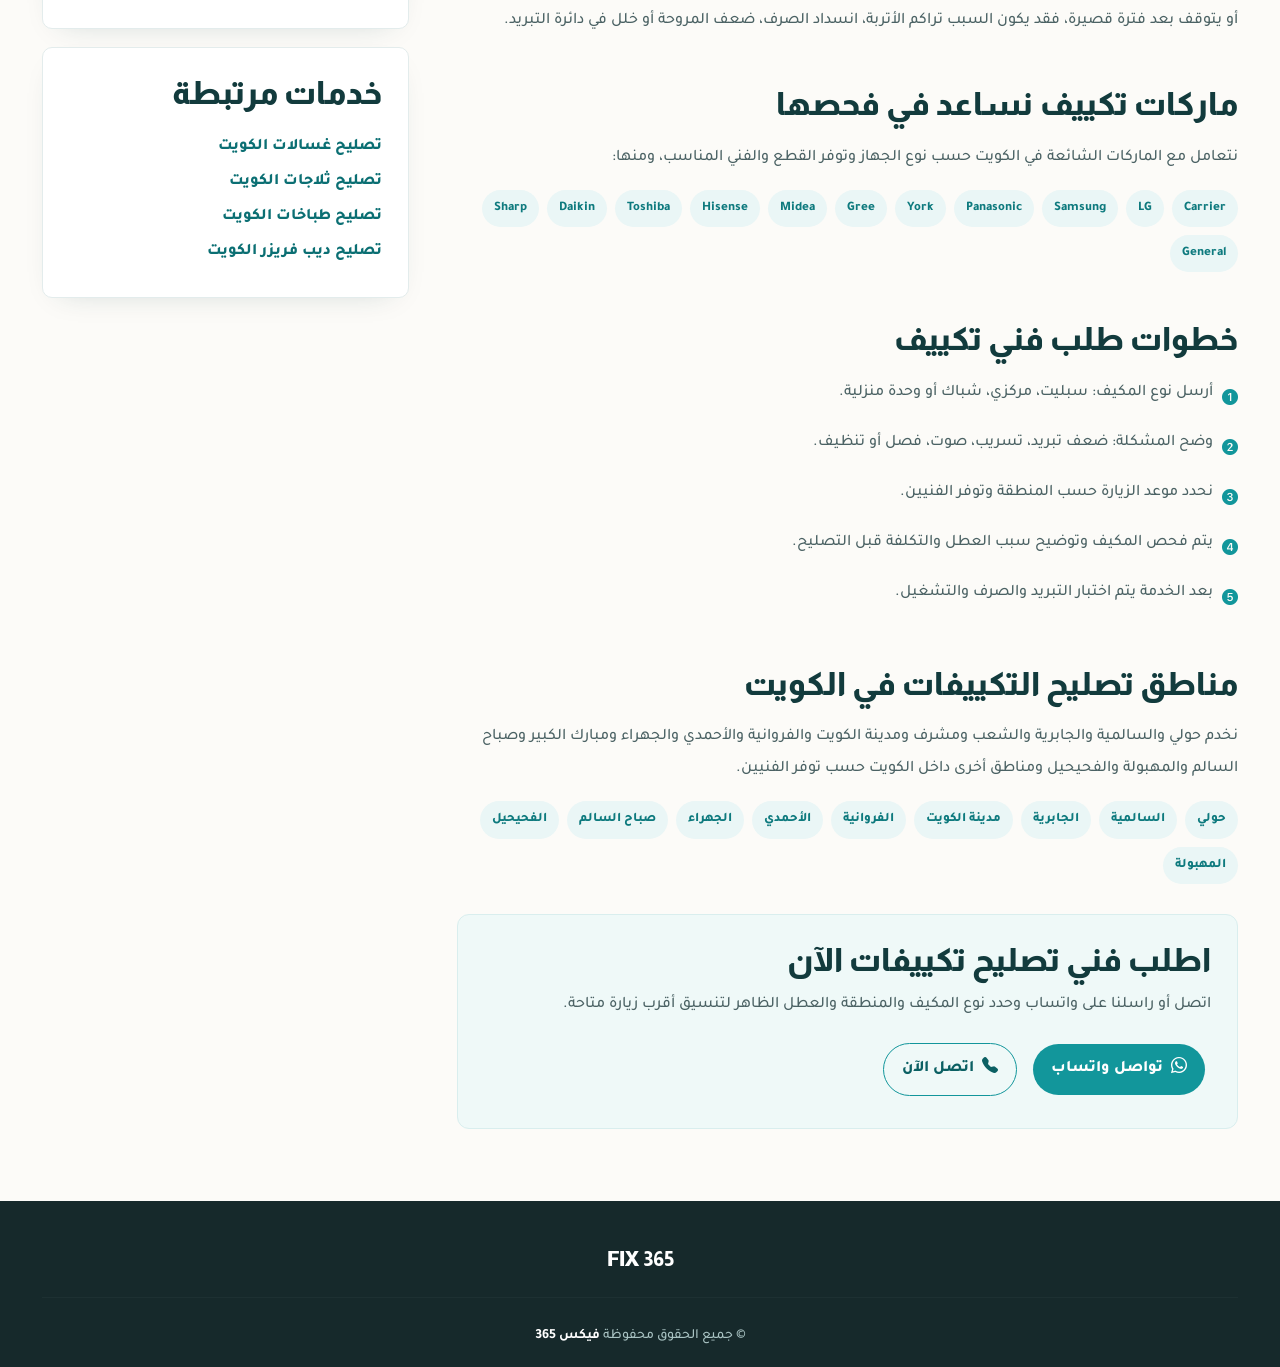
==== commit 7be82365: "Use Kuwait appliance terminology and improve SEO" ====
--- a/ac-repair-kuwait/index.html
+++ b/ac-repair-kuwait/index.html
@@ -5,8 +5,7 @@
   <meta name="viewport" content="width=device-width, initial-scale=1">
   <title>تصليح تكييفات الكويت | فني مكيفات وسبليت ومركزي | FIX 365</title>
   <meta name="description" content="تصليح تكييفات الكويت من FIX 365: فني مكيفات وسبليت ومركزي، فحص ضعف التبريد وتسريب المياه والأصوات وتنظيف وصيانة التكييف داخل مناطق الكويت.">
-  <meta name="keywords" content="تصليح تكييفات الكويت, تصليح تكيفات الكويت, تصليح مكيفات الكويت, فني تكييف الكويت, صيانة تكييف الكويت, تصليح تكييف مركزي الكويت, تصليح سبليت الكويت, تعبئة فريون مكيفات الكويت, AC repair Kuwait">
-  <meta name="robots" content="index, follow">
+<meta name="robots" content="index, follow">
   <meta name="geo.region" content="KW">
   <meta name="geo.placename" content="Hawally, Kuwait">
   <link rel="canonical" href="https://fix365kw.com/ac-repair-kuwait/">
@@ -21,8 +20,13 @@
   <meta property="og:locale" content="ar_KW">
   <meta name="twitter:card" content="summary_large_image">
   <meta name="format-detection" content="telephone=yes">
+  <link rel="icon" href="/favicon.ico" sizes="any">
+  <link rel="icon" type="image/png" sizes="48x48" href="/assets/img/fix365-icon-48.png">
+  <link rel="icon" type="image/png" sizes="96x96" href="/assets/img/fix365-icon-96.png">
   <link rel="icon" type="image/png" sizes="192x192" href="/assets/img/fix365-icon-192.png">
-  <link rel="apple-touch-icon" sizes="512x512" href="/assets/img/fix365-logo-512.png">
+  <link rel="apple-touch-icon" sizes="512x512" href="/assets/img/fix365-icon-512.png">
+  <link rel="manifest" href="/site.webmanifest">
+  <meta name="theme-color" content="#12969B">
   <script type="application/ld+json">
   {
     "@context": "https://schema.org",
@@ -251,7 +255,7 @@
       <h2>خدمات مرتبطة</h2>
       <a href="/washing-machine-repair-kuwait/">تصليح غسالات الكويت</a><br>
       <a href="/refrigerator-repair-kuwait/">تصليح ثلاجات الكويت</a><br>
-      <a href="/oven-repair-kuwait/">تصليح بوتجازات وتصليح طباخات الكويت</a><br>
+      <a href="/oven-repair-kuwait/">تصليح طباخات الكويت</a><br>
       <a href="/freezer-repair-kuwait/">تصليح ديب فريزر الكويت</a>
     </div>
   </aside>
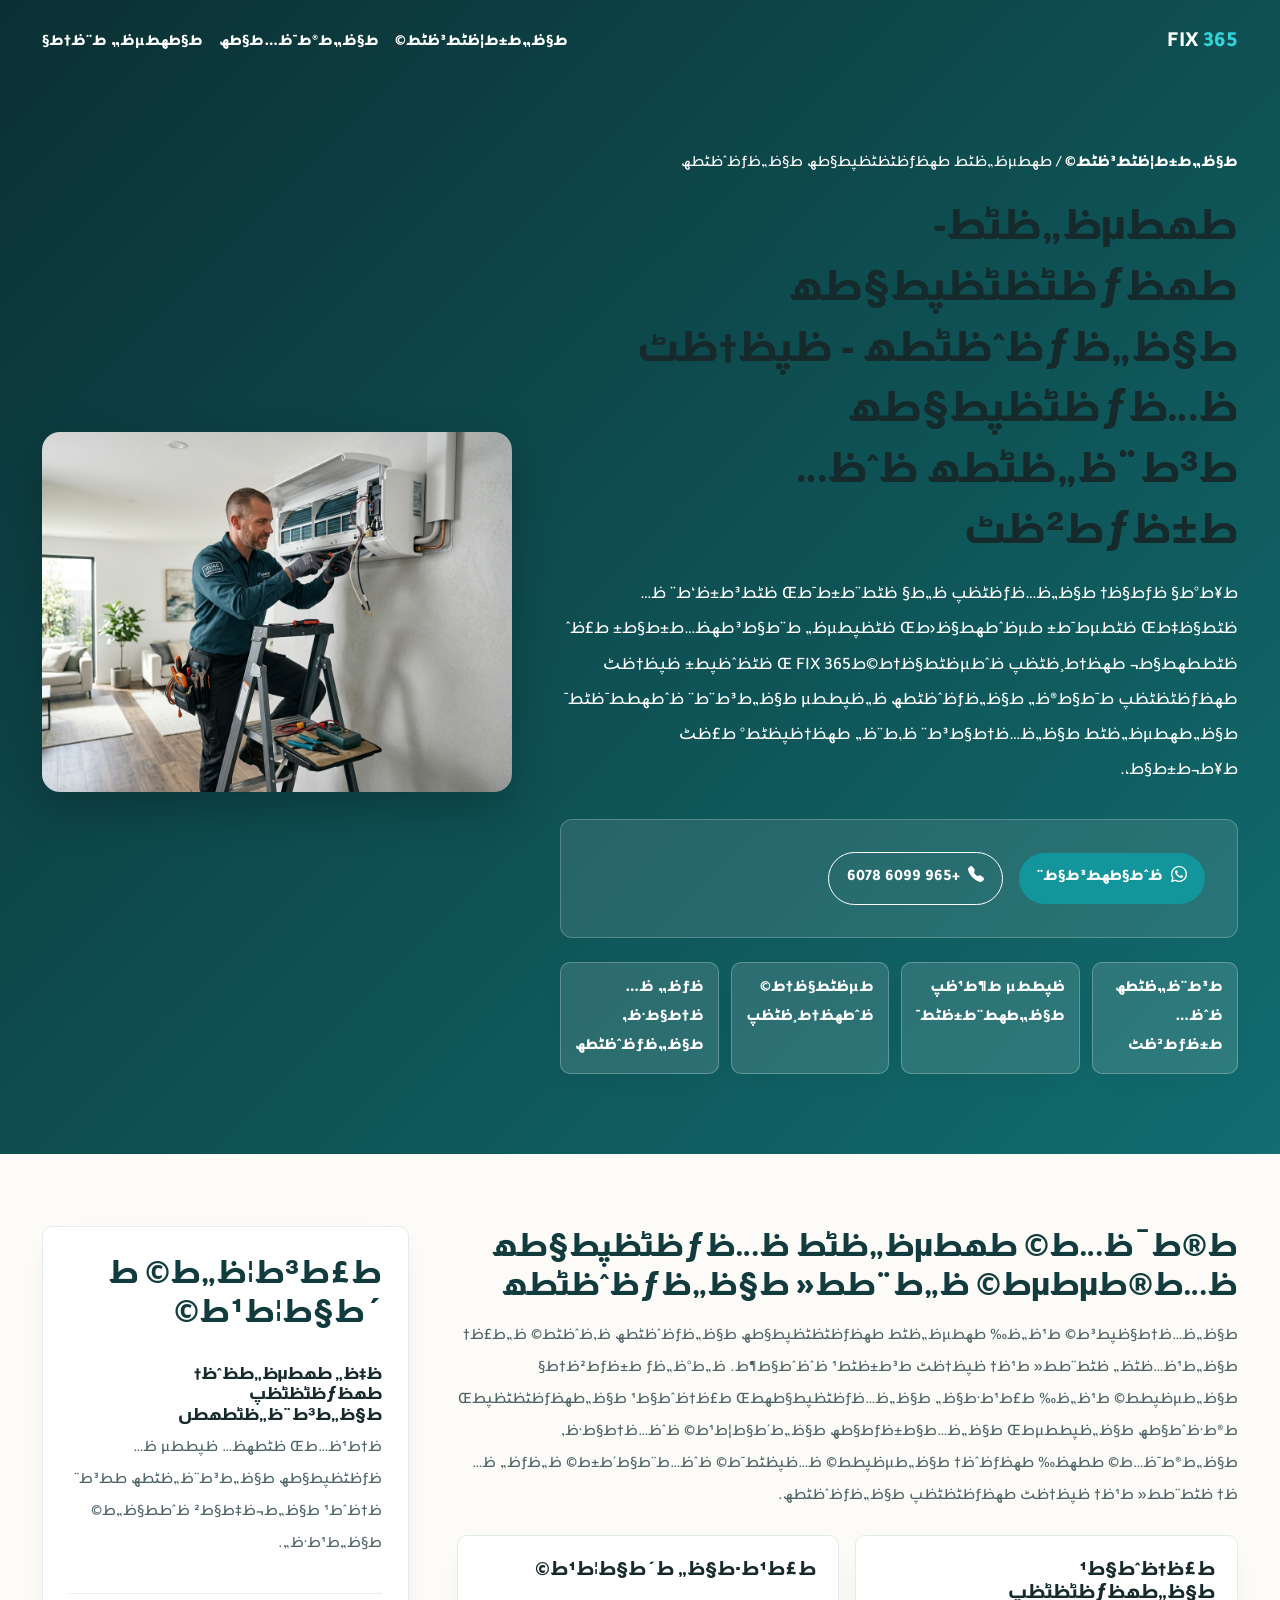
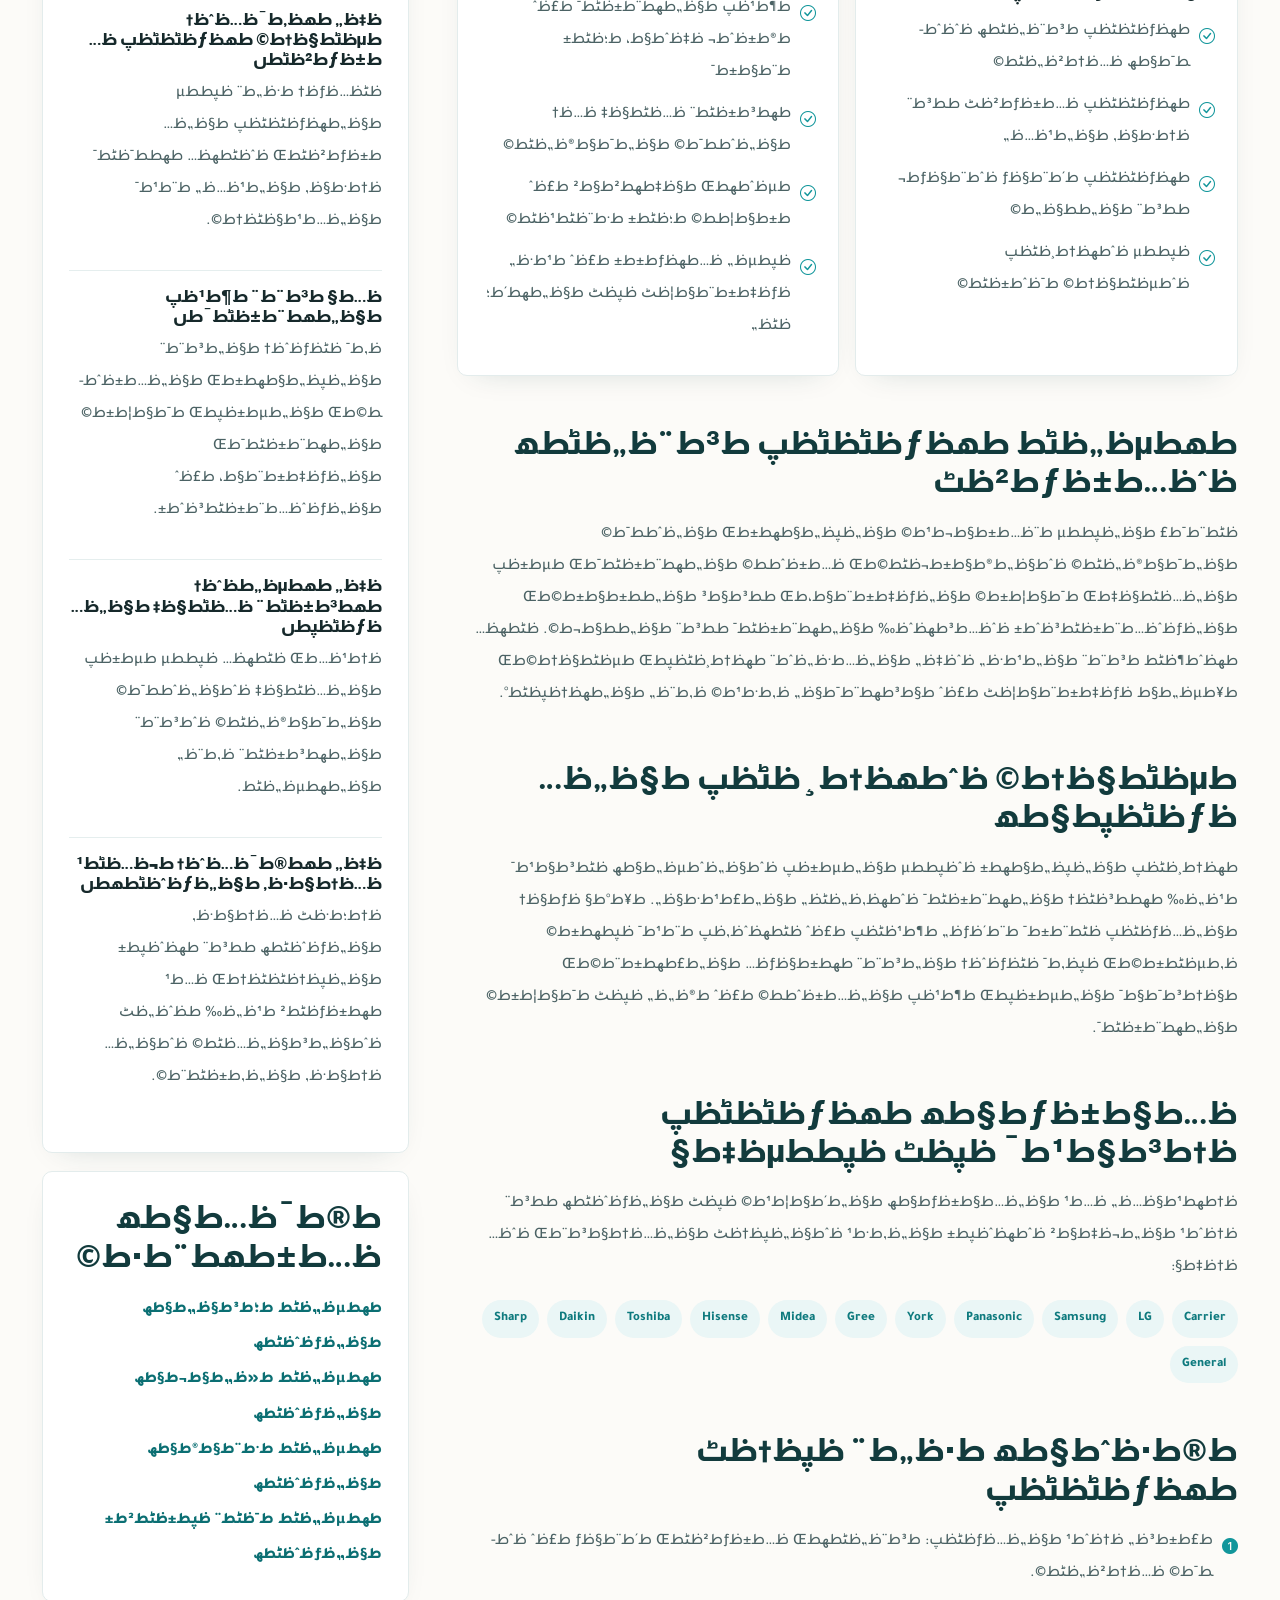
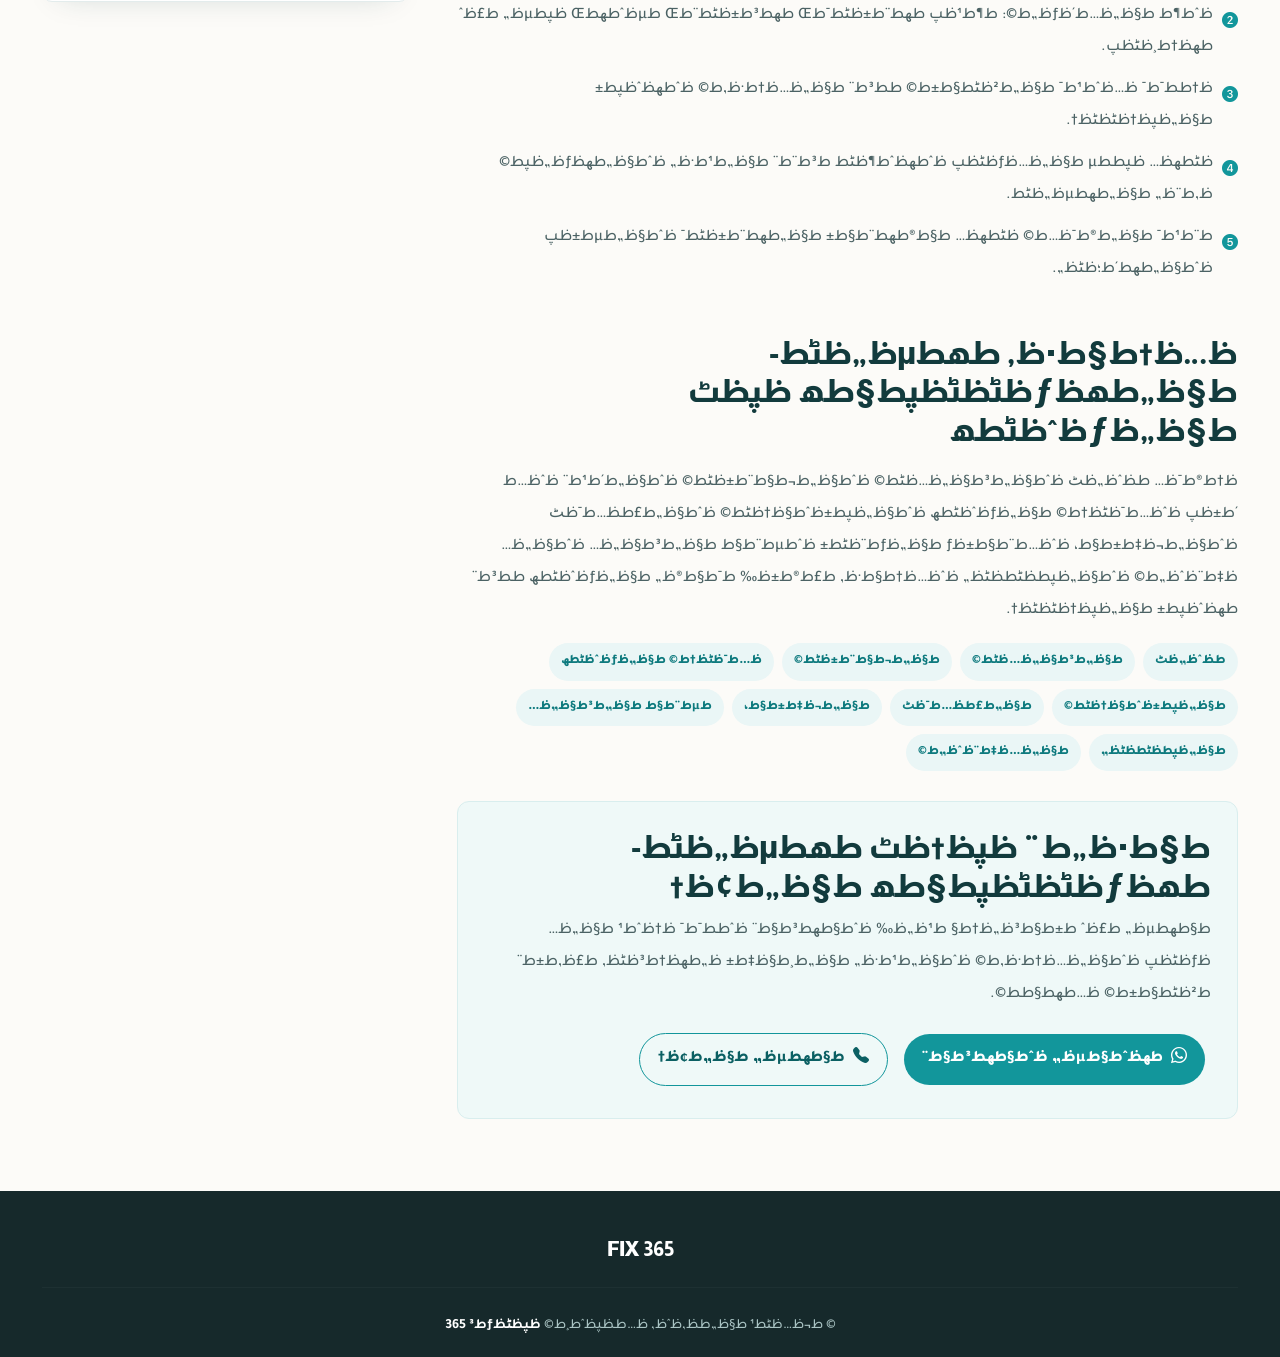
==== commit 6ce4dab4: "fix(seo): provide root favicon copies and update og:site_name across all subpages" ====
--- a/ac-repair-kuwait/index.html
+++ b/ac-repair-kuwait/index.html
@@ -1,10 +1,10 @@
-<!doctype html>
+﻿<!doctype html>
 <html lang="ar-KW" dir="rtl">
 <head>
   <meta charset="utf-8">
   <meta name="viewport" content="width=device-width, initial-scale=1">
-  <title>تصليح تكييفات الكويت | فني مكيفات وسبليت ومركزي | FIX 365</title>
-  <meta name="description" content="تصليح تكييفات الكويت من FIX 365: فني مكيفات وسبليت ومركزي، فحص ضعف التبريد وتسريب المياه والأصوات وتنظيف وصيانة التكييف داخل مناطق الكويت.">
+  <title>طھطµظ„ظٹط­ طھظƒظٹظٹظپط§طھ ط§ظ„ظƒظˆظٹطھ | ظپظ†ظٹ ظ…ظƒظٹظپط§طھ ظˆط³ط¨ظ„ظٹطھ ظˆظ…ط±ظƒط²ظٹ | FIX 365</title>
+  <meta name="description" content="طھطµظ„ظٹط­ طھظƒظٹظٹظپط§طھ ط§ظ„ظƒظˆظٹطھ ظ…ظ† FIX 365: ظپظ†ظٹ ظ…ظƒظٹظپط§طھ ظˆط³ط¨ظ„ظٹطھ ظˆظ…ط±ظƒط²ظٹطŒ ظپط­طµ ط¶ط¹ظپ ط§ظ„طھط¨ط±ظٹط¯ ظˆطھط³ط±ظٹط¨ ط§ظ„ظ…ظٹط§ظ‡ ظˆط§ظ„ط£طµظˆط§طھ ظˆطھظ†ط¸ظٹظپ ظˆطµظٹط§ظ†ط© ط§ظ„طھظƒظٹظٹظپ ط¯ط§ط®ظ„ ظ…ظ†ط§ط·ظ‚ ط§ظ„ظƒظˆظٹطھ.">
 <meta name="robots" content="index, follow">
   <meta name="geo.region" content="KW">
   <meta name="geo.placename" content="Hawally, Kuwait">
@@ -12,9 +12,9 @@
   <link rel="alternate" hreflang="ar-KW" href="https://fix365kw.com/ac-repair-kuwait/">
   <link rel="alternate" hreflang="x-default" href="https://fix365kw.com/ac-repair-kuwait/">
   <meta property="og:type" content="website">
-  <meta property="og:site_name" content="FIX 365">
-  <meta property="og:title" content="تصليح تكييفات الكويت | فني مكيفات وسبليت ومركزي | FIX 365">
-  <meta property="og:description" content="فني تكييف في الكويت لفحص ضعف التبريد، تسريب المياه، صوت المكيف، تنظيف الفلاتر وصيانة المكيفات المنزلية.">
+  <meta property="og:site_name" content="FIX 365 الكويت">
+  <meta property="og:title" content="طھطµظ„ظٹط­ طھظƒظٹظٹظپط§طھ ط§ظ„ظƒظˆظٹطھ | ظپظ†ظٹ ظ…ظƒظٹظپط§طھ ظˆط³ط¨ظ„ظٹطھ ظˆظ…ط±ظƒط²ظٹ | FIX 365">
+  <meta property="og:description" content="ظپظ†ظٹ طھظƒظٹظٹظپ ظپظٹ ط§ظ„ظƒظˆظٹطھ ظ„ظپط­طµ ط¶ط¹ظپ ط§ظ„طھط¨ط±ظٹط¯طŒ طھط³ط±ظٹط¨ ط§ظ„ظ…ظٹط§ظ‡طŒ طµظˆطھ ط§ظ„ظ…ظƒظٹظپطŒ طھظ†ط¸ظٹظپ ط§ظ„ظپظ„ط§طھط± ظˆطµظٹط§ظ†ط© ط§ظ„ظ…ظƒظٹظپط§طھ ط§ظ„ظ…ظ†ط²ظ„ظٹط©.">
   <meta property="og:url" content="https://fix365kw.com/ac-repair-kuwait/">
   <meta property="og:image" content="https://fix365kw.com/assets/img/service-ac.jpg">
   <meta property="og:locale" content="ar_KW">
@@ -34,11 +34,11 @@
       {
         "@type": "Service",
         "@id": "https://fix365kw.com/ac-repair-kuwait/#service",
-        "name": "تصليح تكييفات الكويت",
-        "alternateName": ["تصليح تكيفات الكويت", "تصليح مكيفات الكويت", "فني تكييف الكويت", "صيانة تكييف الكويت", "AC repair Kuwait"],
+        "name": "طھطµظ„ظٹط­ طھظƒظٹظٹظپط§طھ ط§ظ„ظƒظˆظٹطھ",
+        "alternateName": ["طھطµظ„ظٹط­ طھظƒظٹظپط§طھ ط§ظ„ظƒظˆظٹطھ", "طھطµظ„ظٹط­ ظ…ظƒظٹظپط§طھ ط§ظ„ظƒظˆظٹطھ", "ظپظ†ظٹ طھظƒظٹظٹظپ ط§ظ„ظƒظˆظٹطھ", "طµظٹط§ظ†ط© طھظƒظٹظٹظپ ط§ظ„ظƒظˆظٹطھ", "AC repair Kuwait"],
         "url": "https://fix365kw.com/ac-repair-kuwait/",
         "serviceType": "Air conditioner repair service",
-        "description": "خدمة منزلية لتصليح وصيانة المكيفات في الكويت، تشمل فحص ضعف التبريد وتسريب المياه والأصوات ومشكلات التشغيل.",
+        "description": "ط®ط¯ظ…ط© ظ…ظ†ط²ظ„ظٹط© ظ„طھطµظ„ظٹط­ ظˆطµظٹط§ظ†ط© ط§ظ„ظ…ظƒظٹظپط§طھ ظپظٹ ط§ظ„ظƒظˆظٹطھطŒ طھط´ظ…ظ„ ظپط­طµ ط¶ط¹ظپ ط§ظ„طھط¨ط±ظٹط¯ ظˆطھط³ط±ظٹط¨ ط§ظ„ظ…ظٹط§ظ‡ ظˆط§ظ„ط£طµظˆط§طھ ظˆظ…ط´ظƒظ„ط§طھ ط§ظ„طھط´ط؛ظٹظ„.",
         "areaServed": [
           { "@type": "Country", "name": "Kuwait" },
           { "@type": "City", "name": "Hawally" },
@@ -53,7 +53,7 @@
           "@type": "LocalBusiness",
           "@id": "https://fix365kw.com/#business",
           "name": "FIX 365",
-          "alternateName": "فيكس 365",
+          "alternateName": "ظپظٹظƒط³ 365",
           "telephone": "+96560996078",
           "url": "https://fix365kw.com/",
           "address": {
@@ -77,7 +77,7 @@
         "@type": "BreadcrumbList",
         "itemListElement": [
           { "@type": "ListItem", "position": 1, "name": "FIX 365", "item": "https://fix365kw.com/" },
-          { "@type": "ListItem", "position": 2, "name": "تصليح تكييفات الكويت", "item": "https://fix365kw.com/ac-repair-kuwait/" }
+          { "@type": "ListItem", "position": 2, "name": "طھطµظ„ظٹط­ طھظƒظٹظٹظپط§طھ ط§ظ„ظƒظˆظٹطھ", "item": "https://fix365kw.com/ac-repair-kuwait/" }
         ]
       },
       {
@@ -85,33 +85,33 @@
         "mainEntity": [
           {
             "@type": "Question",
-            "name": "هل تصلحون تكييف السبليت؟",
-            "acceptedAnswer": { "@type": "Answer", "text": "نعم، تتوفر خدمة فحص وتصليح مكيفات السبليت حسب نوع الجهاز وحالة العطل وتوفر الفنيين." }
-          },
-          {
-            "@type": "Question",
-            "name": "هل تقدمون تصليح تكييف مركزي؟",
-            "acceptedAnswer": { "@type": "Answer", "text": "يمكن طلب فحص التكييف المركزي والوحدات المنزلية، ويتم تحديد نطاق العمل بعد المعاينة." }
-          },
-          {
-            "@type": "Question",
-            "name": "ما سبب ضعف تبريد المكيف؟",
-            "acceptedAnswer": { "@type": "Answer", "text": "قد يكون السبب اتساخ الفلاتر، ضعف المروحة، نقص أو تسريب في دائرة التبريد، مشكلة في الكومبريسور أو خلل كهربائي." }
-          },
-          {
-            "@type": "Question",
-            "name": "هل تفحصون تسريب مياه المكيف؟",
-            "acceptedAnswer": { "@type": "Answer", "text": "نعم، يتم فحص صرف المياه، انسداد الخرطوم، مستوى الوحدة الداخلية وأي سبب قد يؤدي إلى التسريب." }
-          },
-          {
-            "@type": "Question",
-            "name": "هل تقدمون تنظيف وصيانة للمكيفات؟",
-            "acceptedAnswer": { "@type": "Answer", "text": "يمكن طلب تنظيف وفحص وصيانة دورية للتكييف، ويتم تحديد الأعمال المطلوبة حسب حالة الجهاز." }
-          },
-          {
-            "@type": "Question",
-            "name": "ما مناطق تصليح التكييفات في الكويت؟",
-            "acceptedAnswer": { "@type": "Answer", "text": "نخدم حولي والسالمية والجابرية ومدينة الكويت والفروانية والأحمدي والجهراء ومبارك الكبير ومناطق أخرى داخل الكويت حسب توفر الفنيين." }
+            "name": "ظ‡ظ„ طھطµظ„ط­ظˆظ† طھظƒظٹظٹظپ ط§ظ„ط³ط¨ظ„ظٹطھطں",
+            "acceptedAnswer": { "@type": "Answer", "text": "ظ†ط¹ظ…طŒ طھطھظˆظپط± ط®ط¯ظ…ط© ظپط­طµ ظˆطھطµظ„ظٹط­ ظ…ظƒظٹظپط§طھ ط§ظ„ط³ط¨ظ„ظٹطھ ط­ط³ط¨ ظ†ظˆط¹ ط§ظ„ط¬ظ‡ط§ط² ظˆط­ط§ظ„ط© ط§ظ„ط¹ط·ظ„ ظˆطھظˆظپط± ط§ظ„ظپظ†ظٹظٹظ†." }
+          },
+          {
+            "@type": "Question",
+            "name": "ظ‡ظ„ طھظ‚ط¯ظ…ظˆظ† طھطµظ„ظٹط­ طھظƒظٹظٹظپ ظ…ط±ظƒط²ظٹطں",
+            "acceptedAnswer": { "@type": "Answer", "text": "ظٹظ…ظƒظ† ط·ظ„ط¨ ظپط­طµ ط§ظ„طھظƒظٹظٹظپ ط§ظ„ظ…ط±ظƒط²ظٹ ظˆط§ظ„ظˆط­ط¯ط§طھ ط§ظ„ظ…ظ†ط²ظ„ظٹط©طŒ ظˆظٹطھظ… طھط­ط¯ظٹط¯ ظ†ط·ط§ظ‚ ط§ظ„ط¹ظ…ظ„ ط¨ط¹ط¯ ط§ظ„ظ…ط¹ط§ظٹظ†ط©." }
+          },
+          {
+            "@type": "Question",
+            "name": "ظ…ط§ ط³ط¨ط¨ ط¶ط¹ظپ طھط¨ط±ظٹط¯ ط§ظ„ظ…ظƒظٹظپطں",
+            "acceptedAnswer": { "@type": "Answer", "text": "ظ‚ط¯ ظٹظƒظˆظ† ط§ظ„ط³ط¨ط¨ ط§طھط³ط§ط® ط§ظ„ظپظ„ط§طھط±طŒ ط¶ط¹ظپ ط§ظ„ظ…ط±ظˆط­ط©طŒ ظ†ظ‚طµ ط£ظˆ طھط³ط±ظٹط¨ ظپظٹ ط¯ط§ط¦ط±ط© ط§ظ„طھط¨ط±ظٹط¯طŒ ظ…ط´ظƒظ„ط© ظپظٹ ط§ظ„ظƒظˆظ…ط¨ط±ظٹط³ظˆط± ط£ظˆ ط®ظ„ظ„ ظƒظ‡ط±ط¨ط§ط¦ظٹ." }
+          },
+          {
+            "@type": "Question",
+            "name": "ظ‡ظ„ طھظپط­طµظˆظ† طھط³ط±ظٹط¨ ظ…ظٹط§ظ‡ ط§ظ„ظ…ظƒظٹظپطں",
+            "acceptedAnswer": { "@type": "Answer", "text": "ظ†ط¹ظ…طŒ ظٹطھظ… ظپط­طµ طµط±ظپ ط§ظ„ظ…ظٹط§ظ‡طŒ ط§ظ†ط³ط¯ط§ط¯ ط§ظ„ط®ط±ط·ظˆظ…طŒ ظ…ط³طھظˆظ‰ ط§ظ„ظˆط­ط¯ط© ط§ظ„ط¯ط§ط®ظ„ظٹط© ظˆط£ظٹ ط³ط¨ط¨ ظ‚ط¯ ظٹط¤ط¯ظٹ ط¥ظ„ظ‰ ط§ظ„طھط³ط±ظٹط¨." }
+          },
+          {
+            "@type": "Question",
+            "name": "ظ‡ظ„ طھظ‚ط¯ظ…ظˆظ† طھظ†ط¸ظٹظپ ظˆطµظٹط§ظ†ط© ظ„ظ„ظ…ظƒظٹظپط§طھطں",
+            "acceptedAnswer": { "@type": "Answer", "text": "ظٹظ…ظƒظ† ط·ظ„ط¨ طھظ†ط¸ظٹظپ ظˆظپط­طµ ظˆطµظٹط§ظ†ط© ط¯ظˆط±ظٹط© ظ„ظ„طھظƒظٹظٹظپطŒ ظˆظٹطھظ… طھط­ط¯ظٹط¯ ط§ظ„ط£ط¹ظ…ط§ظ„ ط§ظ„ظ…ط·ظ„ظˆط¨ط© ط­ط³ط¨ ط­ط§ظ„ط© ط§ظ„ط¬ظ‡ط§ط²." }
+          },
+          {
+            "@type": "Question",
+            "name": "ظ…ط§ ظ…ظ†ط§ط·ظ‚ طھطµظ„ظٹط­ ط§ظ„طھظƒظٹظٹظپط§طھ ظپظٹ ط§ظ„ظƒظˆظٹطھطں",
+            "acceptedAnswer": { "@type": "Answer", "text": "ظ†ط®ط¯ظ… ط­ظˆظ„ظٹ ظˆط§ظ„ط³ط§ظ„ظ…ظٹط© ظˆط§ظ„ط¬ط§ط¨ط±ظٹط© ظˆظ…ط¯ظٹظ†ط© ط§ظ„ظƒظˆظٹطھ ظˆط§ظ„ظپط±ظˆط§ظ†ظٹط© ظˆط§ظ„ط£ط­ظ…ط¯ظٹ ظˆط§ظ„ط¬ظ‡ط±ط§ط، ظˆظ…ط¨ط§ط±ظƒ ط§ظ„ظƒط¨ظٹط± ظˆظ…ظ†ط§ط·ظ‚ ط£ط®ط±ظ‰ ط¯ط§ط®ظ„ ط§ظ„ظƒظˆظٹطھ ط­ط³ط¨ طھظˆظپط± ط§ظ„ظپظ†ظٹظٹظ†." }
           }
         ]
       }
@@ -159,109 +159,110 @@
 <header class="simple-header">
   <div class="container d-flex justify-content-between align-items-center">
     <a class="simple-brand" href="/">FIX <span style="color:#32d4d8">365</span></a>
-    <nav class="d-flex gap-3"><a href="/">الرئيسية</a><a href="/#featured-services">الخدمات</a><a href="/#contact">اتصل بنا</a></nav>
+    <nav class="d-flex gap-3"><a href="/">ط§ظ„ط±ط¦ظٹط³ظٹط©</a><a href="/#featured-services">ط§ظ„ط®ط¯ظ…ط§طھ</a><a href="/#contact">ط§طھطµظ„ ط¨ظ†ط§</a></nav>
   </div>
 </header>
 <main>
 <section class="service-hero">
   <div class="container"><div class="row align-items-center g-5">
     <div class="col-lg-7">
-      <div class="crumb mb-3"><a href="/">الرئيسية</a> <span> / </span> تصليح تكييفات الكويت</div>
-      <h1>تصليح تكييفات الكويت - فني مكيفات سبليت ومركزي</h1>
-      <p>إذا كان المكيف لا يبرد، يسرّب مياه، يصدر صوتاً، يفصل باستمرار أو يحتاج تنظيف وصيانة، FIX 365 يوفر فني تكييف داخل الكويت لفحص السبب وتحديد التصليح المناسب قبل تنفيذ أي إجراء.</p>
+      <div class="crumb mb-3"><a href="/">ط§ظ„ط±ط¦ظٹط³ظٹط©</a> <span> / </span> طھطµظ„ظٹط­ طھظƒظٹظٹظپط§طھ ط§ظ„ظƒظˆظٹطھ</div>
+      <h1>طھطµظ„ظٹط­ طھظƒظٹظٹظپط§طھ ط§ظ„ظƒظˆظٹطھ - ظپظ†ظٹ ظ…ظƒظٹظپط§طھ ط³ط¨ظ„ظٹطھ ظˆظ…ط±ظƒط²ظٹ</h1>
+      <p>ط¥ط°ط§ ظƒط§ظ† ط§ظ„ظ…ظƒظٹظپ ظ„ط§ ظٹط¨ط±ط¯طŒ ظٹط³ط±ظ‘ط¨ ظ…ظٹط§ظ‡طŒ ظٹطµط¯ط± طµظˆطھط§ظ‹طŒ ظٹظپطµظ„ ط¨ط§ط³طھظ…ط±ط§ط± ط£ظˆ ظٹط­طھط§ط¬ طھظ†ط¸ظٹظپ ظˆطµظٹط§ظ†ط©طŒ FIX 365 ظٹظˆظپط± ظپظ†ظٹ طھظƒظٹظٹظپ ط¯ط§ط®ظ„ ط§ظ„ظƒظˆظٹطھ ظ„ظپط­طµ ط§ظ„ط³ط¨ط¨ ظˆطھط­ط¯ظٹط¯ ط§ظ„طھطµظ„ظٹط­ ط§ظ„ظ…ظ†ط§ط³ط¨ ظ‚ط¨ظ„ طھظ†ظپظٹط° ط£ظٹ ط¥ط¬ط±ط§ط،.</p>
       <div class="service-cta" style="background:rgba(255,255,255,.1);border-color:rgba(255,255,255,.22)">
-        <a class="wa" href="https://wa.me/96560996078" target="_blank" rel="noopener"><i class="bi bi-whatsapp"></i> واتساب</a>
+        <a class="wa" href="https://wa.me/96560996078" target="_blank" rel="noopener"><i class="bi bi-whatsapp"></i> ظˆط§طھط³ط§ط¨</a>
         <a class="call" href="tel:+96560996078" style="color:#fff;border-color:#fff"><i class="bi bi-telephone-fill"></i> +965 6099 6078</a>
       </div>
       <div class="trust-strip">
-        <span>سبليت ومركزي</span><span>فحص ضعف التبريد</span><span>صيانة وتنظيف</span><span>كل مناطق الكويت</span>
-      </div>
-    </div>
-    <div class="col-lg-5"><img src="/assets/img/service-ac.jpg" alt="تصليح تكييفات الكويت فني مكيفات" width="720" height="520"></div>
+        <span>ط³ط¨ظ„ظٹطھ ظˆظ…ط±ظƒط²ظٹ</span><span>ظپط­طµ ط¶ط¹ظپ ط§ظ„طھط¨ط±ظٹط¯</span><span>طµظٹط§ظ†ط© ظˆطھظ†ط¸ظٹظپ</span><span>ظƒظ„ ظ…ظ†ط§ط·ظ‚ ط§ظ„ظƒظˆظٹطھ</span>
+      </div>
+    </div>
+    <div class="col-lg-5"><img src="/assets/img/service-ac.jpg" alt="طھطµظ„ظٹط­ طھظƒظٹظٹظپط§طھ ط§ظ„ظƒظˆظٹطھ ظپظ†ظٹ ظ…ظƒظٹظپط§طھ" width="720" height="520"></div>
   </div></div>
 </section>
 
 <section class="service-content"><div class="container"><div class="row g-5">
   <div class="col-lg-8">
-    <h2>خدمة تصليح مكيفات مخصصة لبحث الكويت</h2>
-    <p>المنافسة على تصليح تكييفات الكويت قوية لأن العميل يبحث عن فني سريع وواضح. لذلك ركزنا الصفحة على أعطال المكيفات، أنواع التكييف، خطوات الفحص، الماركات الشائعة ومناطق الخدمة حتى تكون الصفحة مفيدة ومباشرة لكل من يبحث عن فني تكييف الكويت.</p>
+    <h2>ط®ط¯ظ…ط© طھطµظ„ظٹط­ ظ…ظƒظٹظپط§طھ ظ…ط®طµطµط© ظ„ط¨ط­ط« ط§ظ„ظƒظˆظٹطھ</h2>
+    <p>ط§ظ„ظ…ظ†ط§ظپط³ط© ط¹ظ„ظ‰ طھطµظ„ظٹط­ طھظƒظٹظٹظپط§طھ ط§ظ„ظƒظˆظٹطھ ظ‚ظˆظٹط© ظ„ط£ظ† ط§ظ„ط¹ظ…ظٹظ„ ظٹط¨ط­ط« ط¹ظ† ظپظ†ظٹ ط³ط±ظٹط¹ ظˆظˆط§ط¶ط­. ظ„ط°ظ„ظƒ ط±ظƒط²ظ†ط§ ط§ظ„طµظپط­ط© ط¹ظ„ظ‰ ط£ط¹ط·ط§ظ„ ط§ظ„ظ…ظƒظٹظپط§طھطŒ ط£ظ†ظˆط§ط¹ ط§ظ„طھظƒظٹظٹظپطŒ ط®ط·ظˆط§طھ ط§ظ„ظپط­طµطŒ ط§ظ„ظ…ط§ط±ظƒط§طھ ط§ظ„ط´ط§ط¦ط¹ط© ظˆظ…ظ†ط§ط·ظ‚ ط§ظ„ط®ط¯ظ…ط© ط­طھظ‰ طھظƒظˆظ† ط§ظ„طµظپط­ط© ظ…ظپظٹط¯ط© ظˆظ…ط¨ط§ط´ط±ط© ظ„ظƒظ„ ظ…ظ† ظٹط¨ط­ط« ط¹ظ† ظپظ†ظٹ طھظƒظٹظٹظپ ط§ظ„ظƒظˆظٹطھ.</p>
 
     <div class="info-grid">
       <div class="info-card">
-        <h3>أنواع التكييف</h3>
+        <h3>ط£ظ†ظˆط§ط¹ ط§ظ„طھظƒظٹظٹظپ</h3>
         <ul class="issue-list">
-          <li><i class="bi bi-check-circle"></i> تكييف سبليت ووحدات منزلية</li>
-          <li><i class="bi bi-check-circle"></i> تكييف مركزي حسب نطاق العمل</li>
-          <li><i class="bi bi-check-circle"></i> تكييف شباك وباكج حسب الحالة</li>
-          <li><i class="bi bi-check-circle"></i> فحص وتنظيف وصيانة دورية</li>
+          <li><i class="bi bi-check-circle"></i> طھظƒظٹظٹظپ ط³ط¨ظ„ظٹطھ ظˆظˆط­ط¯ط§طھ ظ…ظ†ط²ظ„ظٹط©</li>
+          <li><i class="bi bi-check-circle"></i> طھظƒظٹظٹظپ ظ…ط±ظƒط²ظٹ ط­ط³ط¨ ظ†ط·ط§ظ‚ ط§ظ„ط¹ظ…ظ„</li>
+          <li><i class="bi bi-check-circle"></i> طھظƒظٹظٹظپ ط´ط¨ط§ظƒ ظˆط¨ط§ظƒط¬ ط­ط³ط¨ ط§ظ„ط­ط§ظ„ط©</li>
+          <li><i class="bi bi-check-circle"></i> ظپط­طµ ظˆطھظ†ط¸ظٹظپ ظˆطµظٹط§ظ†ط© ط¯ظˆط±ظٹط©</li>
         </ul>
       </div>
       <div class="info-card">
-        <h3>أعطال شائعة</h3>
+        <h3>ط£ط¹ط·ط§ظ„ ط´ط§ط¦ط¹ط©</h3>
         <ul class="issue-list">
-          <li><i class="bi bi-check-circle"></i> ضعف التبريد أو خروج هواء غير بارد</li>
-          <li><i class="bi bi-check-circle"></i> تسريب مياه من الوحدة الداخلية</li>
-          <li><i class="bi bi-check-circle"></i> صوت، اهتزاز أو رائحة غير طبيعية</li>
-          <li><i class="bi bi-check-circle"></i> فصل متكرر أو عطل كهربائي في التشغيل</li>
+          <li><i class="bi bi-check-circle"></i> ط¶ط¹ظپ ط§ظ„طھط¨ط±ظٹط¯ ط£ظˆ ط®ط±ظˆط¬ ظ‡ظˆط§ط، ط؛ظٹط± ط¨ط§ط±ط¯</li>
+          <li><i class="bi bi-check-circle"></i> طھط³ط±ظٹط¨ ظ…ظٹط§ظ‡ ظ…ظ† ط§ظ„ظˆط­ط¯ط© ط§ظ„ط¯ط§ط®ظ„ظٹط©</li>
+          <li><i class="bi bi-check-circle"></i> طµظˆطھطŒ ط§ظ‡طھط²ط§ط² ط£ظˆ ط±ط§ط¦ط­ط© ط؛ظٹط± ط·ط¨ظٹط¹ظٹط©</li>
+          <li><i class="bi bi-check-circle"></i> ظپطµظ„ ظ…طھظƒط±ط± ط£ظˆ ط¹ط·ظ„ ظƒظ‡ط±ط¨ط§ط¦ظٹ ظپظٹ ط§ظ„طھط´ط؛ظٹظ„</li>
         </ul>
       </div>
     </div>
 
-    <h2 class="mt-5">تصليح تكييف سبليت ومركزي</h2>
-    <p>يبدأ الفحص بمراجعة الفلاتر، الوحدة الداخلية والخارجية، مروحة التبريد، صرف المياه، دائرة الكهرباء، حساس الحرارة، الكومبريسور ومستوى التبريد حسب الحاجة. يتم توضيح سبب العطل وهل المطلوب تنظيف، صيانة، إصلاح كهربائي أو استبدال قطعة قبل التنفيذ.</p>
-
-    <h2 class="mt-5">صيانة وتنظيف المكيفات</h2>
-    <p>تنظيف الفلاتر وفحص الصرف والوصلات يساعد على تحسين التبريد وتقليل الأعطال. إذا كان المكيف يبرد بشكل ضعيف أو يتوقف بعد فترة قصيرة، فقد يكون السبب تراكم الأتربة، انسداد الصرف، ضعف المروحة أو خلل في دائرة التبريد.</p>
-
-    <h2 class="mt-5">ماركات تكييف نساعد في فحصها</h2>
-    <p>نتعامل مع الماركات الشائعة في الكويت حسب نوع الجهاز وتوفر القطع والفني المناسب، ومنها:</p>
+    <h2 class="mt-5">طھطµظ„ظٹط­ طھظƒظٹظٹظپ ط³ط¨ظ„ظٹطھ ظˆظ…ط±ظƒط²ظٹ</h2>
+    <p>ظٹط¨ط¯ط£ ط§ظ„ظپط­طµ ط¨ظ…ط±ط§ط¬ط¹ط© ط§ظ„ظپظ„ط§طھط±طŒ ط§ظ„ظˆط­ط¯ط© ط§ظ„ط¯ط§ط®ظ„ظٹط© ظˆط§ظ„ط®ط§ط±ط¬ظٹط©طŒ ظ…ط±ظˆط­ط© ط§ظ„طھط¨ط±ظٹط¯طŒ طµط±ظپ ط§ظ„ظ…ظٹط§ظ‡طŒ ط¯ط§ط¦ط±ط© ط§ظ„ظƒظ‡ط±ط¨ط§ط،طŒ ط­ط³ط§ط³ ط§ظ„ط­ط±ط§ط±ط©طŒ ط§ظ„ظƒظˆظ…ط¨ط±ظٹط³ظˆط± ظˆظ…ط³طھظˆظ‰ ط§ظ„طھط¨ط±ظٹط¯ ط­ط³ط¨ ط§ظ„ط­ط§ط¬ط©. ظٹطھظ… طھظˆط¶ظٹط­ ط³ط¨ط¨ ط§ظ„ط¹ط·ظ„ ظˆظ‡ظ„ ط§ظ„ظ…ط·ظ„ظˆط¨ طھظ†ط¸ظٹظپطŒ طµظٹط§ظ†ط©طŒ ط¥طµظ„ط§ط­ ظƒظ‡ط±ط¨ط§ط¦ظٹ ط£ظˆ ط§ط³طھط¨ط¯ط§ظ„ ظ‚ط·ط¹ط© ظ‚ط¨ظ„ ط§ظ„طھظ†ظپظٹط°.</p>
+
+    <h2 class="mt-5">طµظٹط§ظ†ط© ظˆطھظ†ط¸ظٹظپ ط§ظ„ظ…ظƒظٹظپط§طھ</h2>
+    <p>طھظ†ط¸ظٹظپ ط§ظ„ظپظ„ط§طھط± ظˆظپط­طµ ط§ظ„طµط±ظپ ظˆط§ظ„ظˆطµظ„ط§طھ ظٹط³ط§ط¹ط¯ ط¹ظ„ظ‰ طھط­ط³ظٹظ† ط§ظ„طھط¨ط±ظٹط¯ ظˆطھظ‚ظ„ظٹظ„ ط§ظ„ط£ط¹ط·ط§ظ„. ط¥ط°ط§ ظƒط§ظ† ط§ظ„ظ…ظƒظٹظپ ظٹط¨ط±ط¯ ط¨ط´ظƒظ„ ط¶ط¹ظٹظپ ط£ظˆ ظٹطھظˆظ‚ظپ ط¨ط¹ط¯ ظپطھط±ط© ظ‚طµظٹط±ط©طŒ ظپظ‚ط¯ ظٹظƒظˆظ† ط§ظ„ط³ط¨ط¨ طھط±ط§ظƒظ… ط§ظ„ط£طھط±ط¨ط©طŒ ط§ظ†ط³ط¯ط§ط¯ ط§ظ„طµط±ظپطŒ ط¶ط¹ظپ ط§ظ„ظ…ط±ظˆط­ط© ط£ظˆ ط®ظ„ظ„ ظپظٹ ط¯ط§ط¦ط±ط© ط§ظ„طھط¨ط±ظٹط¯.</p>
+
+    <h2 class="mt-5">ظ…ط§ط±ظƒط§طھ طھظƒظٹظٹظپ ظ†ط³ط§ط¹ط¯ ظپظٹ ظپط­طµظ‡ط§</h2>
+    <p>ظ†طھط¹ط§ظ…ظ„ ظ…ط¹ ط§ظ„ظ…ط§ط±ظƒط§طھ ط§ظ„ط´ط§ط¦ط¹ط© ظپظٹ ط§ظ„ظƒظˆظٹطھ ط­ط³ط¨ ظ†ظˆط¹ ط§ظ„ط¬ظ‡ط§ط² ظˆطھظˆظپط± ط§ظ„ظ‚ط·ط¹ ظˆط§ظ„ظپظ†ظٹ ط§ظ„ظ…ظ†ط§ط³ط¨طŒ ظˆظ…ظ†ظ‡ط§:</p>
     <div class="brand-tags">
       <span>Carrier</span><span>LG</span><span>Samsung</span><span>Panasonic</span><span>York</span><span>Gree</span><span>Midea</span><span>Hisense</span><span>Toshiba</span><span>Daikin</span><span>Sharp</span><span>General</span>
     </div>
 
-    <h2 class="mt-5">خطوات طلب فني تكييف</h2>
+    <h2 class="mt-5">ط®ط·ظˆط§طھ ط·ظ„ط¨ ظپظ†ظٹ طھظƒظٹظٹظپ</h2>
     <ul class="step-list">
-      <li><i class="bi bi-1-circle-fill"></i> أرسل نوع المكيف: سبليت، مركزي، شباك أو وحدة منزلية.</li>
-      <li><i class="bi bi-2-circle-fill"></i> وضح المشكلة: ضعف تبريد، تسريب، صوت، فصل أو تنظيف.</li>
-      <li><i class="bi bi-3-circle-fill"></i> نحدد موعد الزيارة حسب المنطقة وتوفر الفنيين.</li>
-      <li><i class="bi bi-4-circle-fill"></i> يتم فحص المكيف وتوضيح سبب العطل والتكلفة قبل التصليح.</li>
-      <li><i class="bi bi-5-circle-fill"></i> بعد الخدمة يتم اختبار التبريد والصرف والتشغيل.</li>
+      <li><i class="bi bi-1-circle-fill"></i> ط£ط±ط³ظ„ ظ†ظˆط¹ ط§ظ„ظ…ظƒظٹظپ: ط³ط¨ظ„ظٹطھطŒ ظ…ط±ظƒط²ظٹطŒ ط´ط¨ط§ظƒ ط£ظˆ ظˆط­ط¯ط© ظ…ظ†ط²ظ„ظٹط©.</li>
+      <li><i class="bi bi-2-circle-fill"></i> ظˆط¶ط­ ط§ظ„ظ…ط´ظƒظ„ط©: ط¶ط¹ظپ طھط¨ط±ظٹط¯طŒ طھط³ط±ظٹط¨طŒ طµظˆطھطŒ ظپطµظ„ ط£ظˆ طھظ†ط¸ظٹظپ.</li>
+      <li><i class="bi bi-3-circle-fill"></i> ظ†ط­ط¯ط¯ ظ…ظˆط¹ط¯ ط§ظ„ط²ظٹط§ط±ط© ط­ط³ط¨ ط§ظ„ظ…ظ†ط·ظ‚ط© ظˆطھظˆظپط± ط§ظ„ظپظ†ظٹظٹظ†.</li>
+      <li><i class="bi bi-4-circle-fill"></i> ظٹطھظ… ظپط­طµ ط§ظ„ظ…ظƒظٹظپ ظˆطھظˆط¶ظٹط­ ط³ط¨ط¨ ط§ظ„ط¹ط·ظ„ ظˆط§ظ„طھظƒظ„ظپط© ظ‚ط¨ظ„ ط§ظ„طھطµظ„ظٹط­.</li>
+      <li><i class="bi bi-5-circle-fill"></i> ط¨ط¹ط¯ ط§ظ„ط®ط¯ظ…ط© ظٹطھظ… ط§ط®طھط¨ط§ط± ط§ظ„طھط¨ط±ظٹط¯ ظˆط§ظ„طµط±ظپ ظˆط§ظ„طھط´ط؛ظٹظ„.</li>
     </ul>
 
-    <h2 class="mt-5">مناطق تصليح التكييفات في الكويت</h2>
-    <p>نخدم حولي والسالمية والجابرية والشعب ومشرف ومدينة الكويت والفروانية والأحمدي والجهراء ومبارك الكبير وصباح السالم والمهبولة والفحيحيل ومناطق أخرى داخل الكويت حسب توفر الفنيين.</p>
+    <h2 class="mt-5">ظ…ظ†ط§ط·ظ‚ طھطµظ„ظٹط­ ط§ظ„طھظƒظٹظٹظپط§طھ ظپظٹ ط§ظ„ظƒظˆظٹطھ</h2>
+    <p>ظ†ط®ط¯ظ… ط­ظˆظ„ظٹ ظˆط§ظ„ط³ط§ظ„ظ…ظٹط© ظˆط§ظ„ط¬ط§ط¨ط±ظٹط© ظˆط§ظ„ط´ط¹ط¨ ظˆظ…ط´ط±ظپ ظˆظ…ط¯ظٹظ†ط© ط§ظ„ظƒظˆظٹطھ ظˆط§ظ„ظپط±ظˆط§ظ†ظٹط© ظˆط§ظ„ط£ط­ظ…ط¯ظٹ ظˆط§ظ„ط¬ظ‡ط±ط§ط، ظˆظ…ط¨ط§ط±ظƒ ط§ظ„ظƒط¨ظٹط± ظˆطµط¨ط§ط­ ط§ظ„ط³ط§ظ„ظ… ظˆط§ظ„ظ…ظ‡ط¨ظˆظ„ط© ظˆط§ظ„ظپط­ظٹط­ظٹظ„ ظˆظ…ظ†ط§ط·ظ‚ ط£ط®ط±ظ‰ ط¯ط§ط®ظ„ ط§ظ„ظƒظˆظٹطھ ط­ط³ط¨ طھظˆظپط± ط§ظ„ظپظ†ظٹظٹظ†.</p>
     <div class="area-tags">
-      <span>حولي</span><span>السالمية</span><span>الجابرية</span><span>مدينة الكويت</span><span>الفروانية</span><span>الأحمدي</span><span>الجهراء</span><span>صباح السالم</span><span>الفحيحيل</span><span>المهبولة</span>
+      <span>ط­ظˆظ„ظٹ</span><span>ط§ظ„ط³ط§ظ„ظ…ظٹط©</span><span>ط§ظ„ط¬ط§ط¨ط±ظٹط©</span><span>ظ…ط¯ظٹظ†ط© ط§ظ„ظƒظˆظٹطھ</span><span>ط§ظ„ظپط±ظˆط§ظ†ظٹط©</span><span>ط§ظ„ط£ط­ظ…ط¯ظٹ</span><span>ط§ظ„ط¬ظ‡ط±ط§ط،</span><span>طµط¨ط§ط­ ط§ظ„ط³ط§ظ„ظ…</span><span>ط§ظ„ظپط­ظٹط­ظٹظ„</span><span>ط§ظ„ظ…ظ‡ط¨ظˆظ„ط©</span>
     </div>
 
     <div class="service-cta">
-      <h2 style="margin-bottom:10px">اطلب فني تصليح تكييفات الآن</h2>
-      <p>اتصل أو راسلنا على واتساب وحدد نوع المكيف والمنطقة والعطل الظاهر لتنسيق أقرب زيارة متاحة.</p>
-      <a class="wa" href="https://wa.me/96560996078" target="_blank" rel="noopener"><i class="bi bi-whatsapp"></i> تواصل واتساب</a>
-      <a class="call" href="tel:+96560996078"><i class="bi bi-telephone-fill"></i> اتصل الآن</a>
+      <h2 style="margin-bottom:10px">ط§ط·ظ„ط¨ ظپظ†ظٹ طھطµظ„ظٹط­ طھظƒظٹظٹظپط§طھ ط§ظ„ط¢ظ†</h2>
+      <p>ط§طھطµظ„ ط£ظˆ ط±ط§ط³ظ„ظ†ط§ ط¹ظ„ظ‰ ظˆط§طھط³ط§ط¨ ظˆط­ط¯ط¯ ظ†ظˆط¹ ط§ظ„ظ…ظƒظٹظپ ظˆط§ظ„ظ…ظ†ط·ظ‚ط© ظˆط§ظ„ط¹ط·ظ„ ط§ظ„ط¸ط§ظ‡ط± ظ„طھظ†ط³ظٹظ‚ ط£ظ‚ط±ط¨ ط²ظٹط§ط±ط© ظ…طھط§ط­ط©.</p>
+      <a class="wa" href="https://wa.me/96560996078" target="_blank" rel="noopener"><i class="bi bi-whatsapp"></i> طھظˆط§طµظ„ ظˆط§طھط³ط§ط¨</a>
+      <a class="call" href="tel:+96560996078"><i class="bi bi-telephone-fill"></i> ط§طھطµظ„ ط§ظ„ط¢ظ†</a>
     </div>
   </div>
 
   <aside class="col-lg-4">
     <div class="side-card">
-      <h2>أسئلة شائعة</h2>
-      <div class="faq-mini"><h3>هل تصلحون تكييف السبليت؟</h3><p>نعم، يتم فحص مكيفات السبليت حسب نوع الجهاز وحالة العطل.</p></div>
-      <div class="faq-mini"><h3>هل تقدمون صيانة تكييف مركزي؟</h3><p>يمكن طلب فحص التكييف المركزي، ويتم تحديد نطاق العمل بعد المعاينة.</p></div>
-      <div class="faq-mini"><h3>ما سبب ضعف التبريد؟</h3><p>قد يكون السبب الفلاتر، المروحة، الصرف، دائرة التبريد، الكهرباء أو الكومبريسور.</p></div>
-      <div class="faq-mini"><h3>هل تصلحون تسريب مياه المكيف؟</h3><p>نعم، يتم فحص صرف المياه والوحدة الداخلية وسبب التسريب قبل التصليح.</p></div>
-      <div class="faq-mini"><h3>هل تخدمون جميع مناطق الكويت؟</h3><p>نغطي مناطق الكويت حسب توفر الفنيين، مع تركيز على حولي والسالمية والمناطق القريبة.</p></div>
+      <h2>ط£ط³ط¦ظ„ط© ط´ط§ط¦ط¹ط©</h2>
+      <div class="faq-mini"><h3>ظ‡ظ„ طھطµظ„ط­ظˆظ† طھظƒظٹظٹظپ ط§ظ„ط³ط¨ظ„ظٹطھطں</h3><p>ظ†ط¹ظ…طŒ ظٹطھظ… ظپط­طµ ظ…ظƒظٹظپط§طھ ط§ظ„ط³ط¨ظ„ظٹطھ ط­ط³ط¨ ظ†ظˆط¹ ط§ظ„ط¬ظ‡ط§ط² ظˆط­ط§ظ„ط© ط§ظ„ط¹ط·ظ„.</p></div>
+      <div class="faq-mini"><h3>ظ‡ظ„ طھظ‚ط¯ظ…ظˆظ† طµظٹط§ظ†ط© طھظƒظٹظٹظپ ظ…ط±ظƒط²ظٹطں</h3><p>ظٹظ…ظƒظ† ط·ظ„ط¨ ظپط­طµ ط§ظ„طھظƒظٹظٹظپ ط§ظ„ظ…ط±ظƒط²ظٹطŒ ظˆظٹطھظ… طھط­ط¯ظٹط¯ ظ†ط·ط§ظ‚ ط§ظ„ط¹ظ…ظ„ ط¨ط¹ط¯ ط§ظ„ظ…ط¹ط§ظٹظ†ط©.</p></div>
+      <div class="faq-mini"><h3>ظ…ط§ ط³ط¨ط¨ ط¶ط¹ظپ ط§ظ„طھط¨ط±ظٹط¯طں</h3><p>ظ‚ط¯ ظٹظƒظˆظ† ط§ظ„ط³ط¨ط¨ ط§ظ„ظپظ„ط§طھط±طŒ ط§ظ„ظ…ط±ظˆط­ط©طŒ ط§ظ„طµط±ظپطŒ ط¯ط§ط¦ط±ط© ط§ظ„طھط¨ط±ظٹط¯طŒ ط§ظ„ظƒظ‡ط±ط¨ط§ط، ط£ظˆ ط§ظ„ظƒظˆظ…ط¨ط±ظٹط³ظˆط±.</p></div>
+      <div class="faq-mini"><h3>ظ‡ظ„ طھطµظ„ط­ظˆظ† طھط³ط±ظٹط¨ ظ…ظٹط§ظ‡ ط§ظ„ظ…ظƒظٹظپطں</h3><p>ظ†ط¹ظ…طŒ ظٹطھظ… ظپط­طµ طµط±ظپ ط§ظ„ظ…ظٹط§ظ‡ ظˆط§ظ„ظˆط­ط¯ط© ط§ظ„ط¯ط§ط®ظ„ظٹط© ظˆط³ط¨ط¨ ط§ظ„طھط³ط±ظٹط¨ ظ‚ط¨ظ„ ط§ظ„طھطµظ„ظٹط­.</p></div>
+      <div class="faq-mini"><h3>ظ‡ظ„ طھط®ط¯ظ…ظˆظ† ط¬ظ…ظٹط¹ ظ…ظ†ط§ط·ظ‚ ط§ظ„ظƒظˆظٹطھطں</h3><p>ظ†ط؛ط·ظٹ ظ…ظ†ط§ط·ظ‚ ط§ظ„ظƒظˆظٹطھ ط­ط³ط¨ طھظˆظپط± ط§ظ„ظپظ†ظٹظٹظ†طŒ ظ…ط¹ طھط±ظƒظٹط² ط¹ظ„ظ‰ ط­ظˆظ„ظٹ ظˆط§ظ„ط³ط§ظ„ظ…ظٹط© ظˆط§ظ„ظ…ظ†ط§ط·ظ‚ ط§ظ„ظ‚ط±ظٹط¨ط©.</p></div>
     </div>
     <div class="side-card service-links">
-      <h2>خدمات مرتبطة</h2>
-      <a href="/washing-machine-repair-kuwait/">تصليح غسالات الكويت</a><br>
-      <a href="/refrigerator-repair-kuwait/">تصليح ثلاجات الكويت</a><br>
-      <a href="/oven-repair-kuwait/">تصليح طباخات الكويت</a><br>
-      <a href="/freezer-repair-kuwait/">تصليح ديب فريزر الكويت</a>
+      <h2>ط®ط¯ظ…ط§طھ ظ…ط±طھط¨ط·ط©</h2>
+      <a href="/washing-machine-repair-kuwait/">طھطµظ„ظٹط­ ط؛ط³ط§ظ„ط§طھ ط§ظ„ظƒظˆظٹطھ</a><br>
+      <a href="/refrigerator-repair-kuwait/">طھطµظ„ظٹط­ ط«ظ„ط§ط¬ط§طھ ط§ظ„ظƒظˆظٹطھ</a><br>
+      <a href="/oven-repair-kuwait/">طھطµظ„ظٹط­ ط·ط¨ط§ط®ط§طھ ط§ظ„ظƒظˆظٹطھ</a><br>
+      <a href="/freezer-repair-kuwait/">طھطµظ„ظٹط­ ط¯ظٹط¨ ظپط±ظٹط²ط± ط§ظ„ظƒظˆظٹطھ</a>
     </div>
   </aside>
 </div></div></section>
 </main>
-<footer id="footer"><div class="container"><div class="footer-brand"><span dir="ltr">FIX 365</span></div><hr><div class="copyright">&copy; جميع الحقوق محفوظة <span>فيكس 365</span></div></div></footer>
+<footer id="footer"><div class="container"><div class="footer-brand"><span dir="ltr">FIX 365</span></div><hr><div class="copyright">&copy; ط¬ظ…ظٹط¹ ط§ظ„ط­ظ‚ظˆظ‚ ظ…ط­ظپظˆط¸ط© <span>ظپظٹظƒط³ 365</span></div></div></footer>
 <script src="/assets/vendor/bootstrap/js/bootstrap.bundle.min.js"></script>
 </body>
 </html>
+
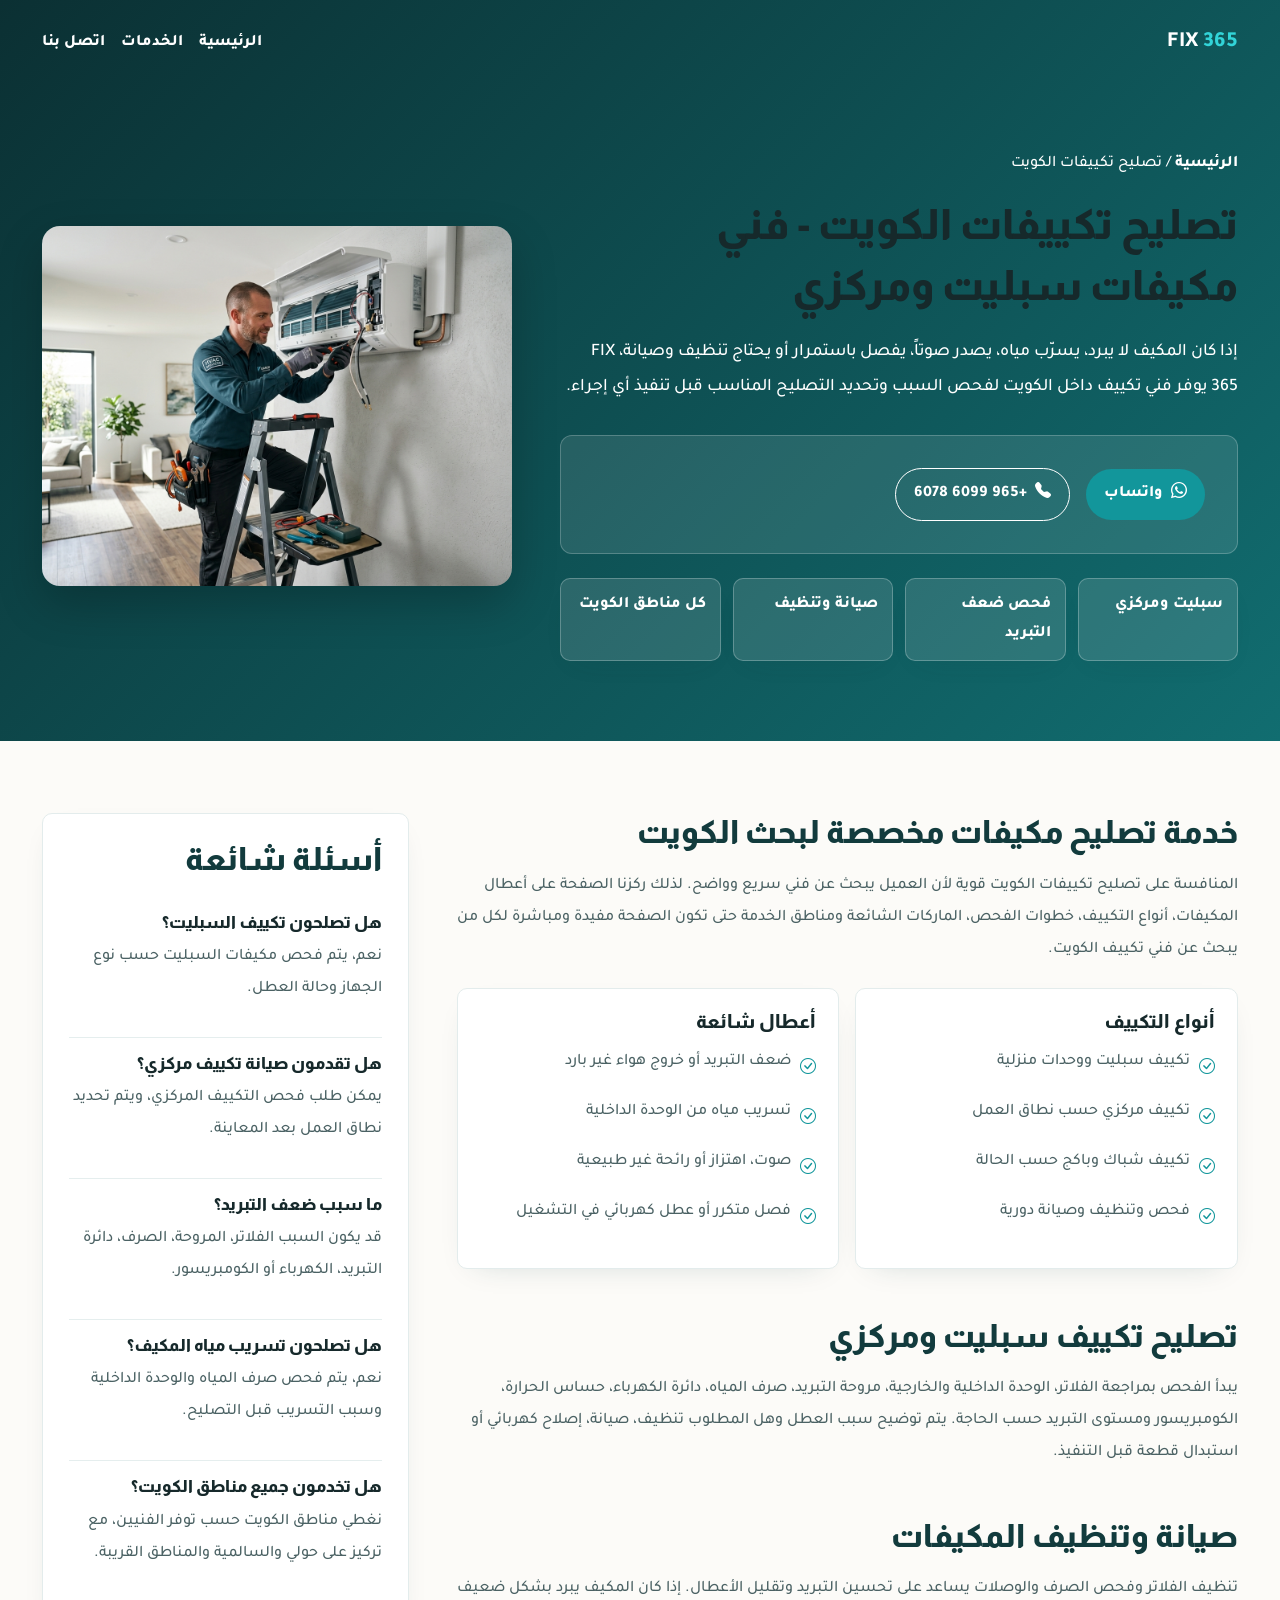
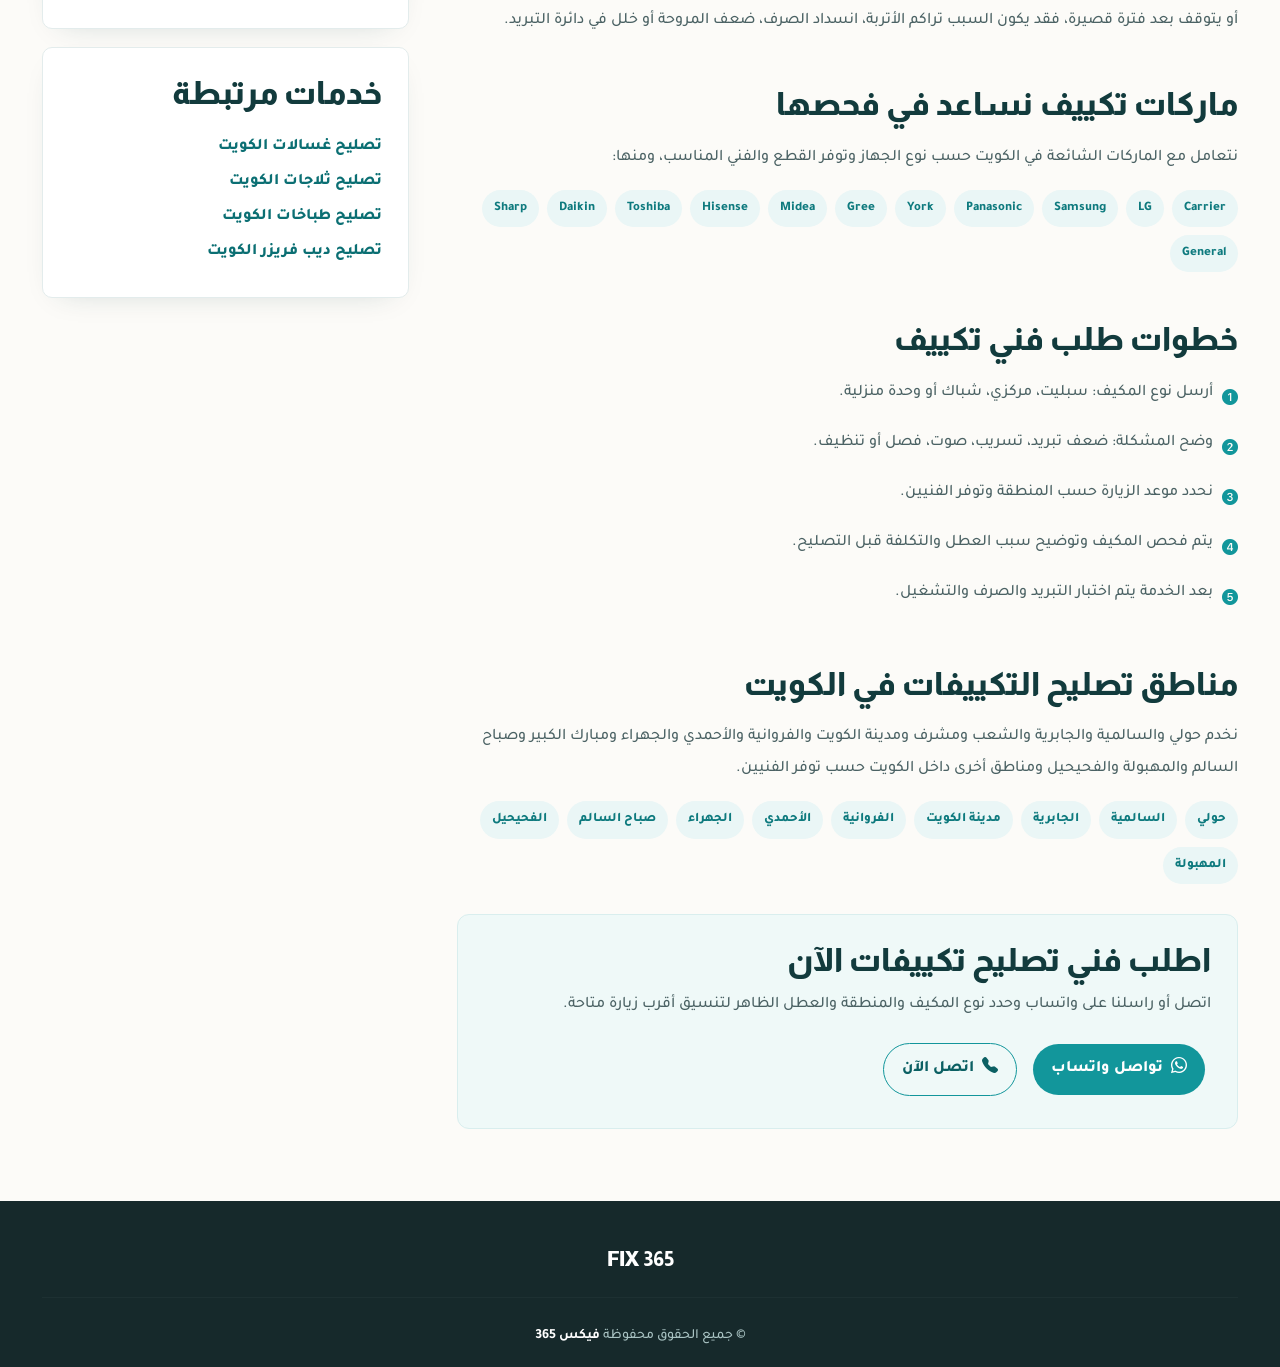
==== commit 0c44a62a: "Fix Arabic encoding in service pages" ====
--- a/ac-repair-kuwait/index.html
+++ b/ac-repair-kuwait/index.html
@@ -1,10 +1,10 @@
-﻿<!doctype html>
+<!doctype html>
 <html lang="ar-KW" dir="rtl">
 <head>
   <meta charset="utf-8">
   <meta name="viewport" content="width=device-width, initial-scale=1">
-  <title>طھطµظ„ظٹط­ طھظƒظٹظٹظپط§طھ ط§ظ„ظƒظˆظٹطھ | ظپظ†ظٹ ظ…ظƒظٹظپط§طھ ظˆط³ط¨ظ„ظٹطھ ظˆظ…ط±ظƒط²ظٹ | FIX 365</title>
-  <meta name="description" content="طھطµظ„ظٹط­ طھظƒظٹظٹظپط§طھ ط§ظ„ظƒظˆظٹطھ ظ…ظ† FIX 365: ظپظ†ظٹ ظ…ظƒظٹظپط§طھ ظˆط³ط¨ظ„ظٹطھ ظˆظ…ط±ظƒط²ظٹطŒ ظپط­طµ ط¶ط¹ظپ ط§ظ„طھط¨ط±ظٹط¯ ظˆطھط³ط±ظٹط¨ ط§ظ„ظ…ظٹط§ظ‡ ظˆط§ظ„ط£طµظˆط§طھ ظˆطھظ†ط¸ظٹظپ ظˆطµظٹط§ظ†ط© ط§ظ„طھظƒظٹظٹظپ ط¯ط§ط®ظ„ ظ…ظ†ط§ط·ظ‚ ط§ظ„ظƒظˆظٹطھ.">
+  <title>تصليح تكييفات الكويت | فني مكيفات وسبليت ومركزي | FIX 365</title>
+  <meta name="description" content="تصليح تكييفات الكويت من FIX 365: فني مكيفات وسبليت ومركزي، فحص ضعف التبريد وتسريب المياه والأصوات وتنظيف وصيانة التكييف داخل مناطق الكويت.">
 <meta name="robots" content="index, follow">
   <meta name="geo.region" content="KW">
   <meta name="geo.placename" content="Hawally, Kuwait">
@@ -13,8 +13,8 @@
   <link rel="alternate" hreflang="x-default" href="https://fix365kw.com/ac-repair-kuwait/">
   <meta property="og:type" content="website">
   <meta property="og:site_name" content="FIX 365 الكويت">
-  <meta property="og:title" content="طھطµظ„ظٹط­ طھظƒظٹظٹظپط§طھ ط§ظ„ظƒظˆظٹطھ | ظپظ†ظٹ ظ…ظƒظٹظپط§طھ ظˆط³ط¨ظ„ظٹطھ ظˆظ…ط±ظƒط²ظٹ | FIX 365">
-  <meta property="og:description" content="ظپظ†ظٹ طھظƒظٹظٹظپ ظپظٹ ط§ظ„ظƒظˆظٹطھ ظ„ظپط­طµ ط¶ط¹ظپ ط§ظ„طھط¨ط±ظٹط¯طŒ طھط³ط±ظٹط¨ ط§ظ„ظ…ظٹط§ظ‡طŒ طµظˆطھ ط§ظ„ظ…ظƒظٹظپطŒ طھظ†ط¸ظٹظپ ط§ظ„ظپظ„ط§طھط± ظˆطµظٹط§ظ†ط© ط§ظ„ظ…ظƒظٹظپط§طھ ط§ظ„ظ…ظ†ط²ظ„ظٹط©.">
+  <meta property="og:title" content="تصليح تكييفات الكويت | فني مكيفات وسبليت ومركزي | FIX 365">
+  <meta property="og:description" content="فني تكييف في الكويت لفحص ضعف التبريد، تسريب المياه، صوت المكيف، تنظيف الفلاتر وصيانة المكيفات المنزلية.">
   <meta property="og:url" content="https://fix365kw.com/ac-repair-kuwait/">
   <meta property="og:image" content="https://fix365kw.com/assets/img/service-ac.jpg">
   <meta property="og:locale" content="ar_KW">
@@ -34,11 +34,11 @@
       {
         "@type": "Service",
         "@id": "https://fix365kw.com/ac-repair-kuwait/#service",
-        "name": "طھطµظ„ظٹط­ طھظƒظٹظٹظپط§طھ ط§ظ„ظƒظˆظٹطھ",
-        "alternateName": ["طھطµظ„ظٹط­ طھظƒظٹظپط§طھ ط§ظ„ظƒظˆظٹطھ", "طھطµظ„ظٹط­ ظ…ظƒظٹظپط§طھ ط§ظ„ظƒظˆظٹطھ", "ظپظ†ظٹ طھظƒظٹظٹظپ ط§ظ„ظƒظˆظٹطھ", "طµظٹط§ظ†ط© طھظƒظٹظٹظپ ط§ظ„ظƒظˆظٹطھ", "AC repair Kuwait"],
+        "name": "تصليح تكييفات الكويت",
+        "alternateName": ["تصليح تكيفات الكويت", "تصليح مكيفات الكويت", "فني تكييف الكويت", "صيانة تكييف الكويت", "AC repair Kuwait"],
         "url": "https://fix365kw.com/ac-repair-kuwait/",
         "serviceType": "Air conditioner repair service",
-        "description": "ط®ط¯ظ…ط© ظ…ظ†ط²ظ„ظٹط© ظ„طھطµظ„ظٹط­ ظˆطµظٹط§ظ†ط© ط§ظ„ظ…ظƒظٹظپط§طھ ظپظٹ ط§ظ„ظƒظˆظٹطھطŒ طھط´ظ…ظ„ ظپط­طµ ط¶ط¹ظپ ط§ظ„طھط¨ط±ظٹط¯ ظˆطھط³ط±ظٹط¨ ط§ظ„ظ…ظٹط§ظ‡ ظˆط§ظ„ط£طµظˆط§طھ ظˆظ…ط´ظƒظ„ط§طھ ط§ظ„طھط´ط؛ظٹظ„.",
+        "description": "خدمة منزلية لتصليح وصيانة المكيفات في الكويت، تشمل فحص ضعف التبريد وتسريب المياه والأصوات ومشكلات التشغيل.",
         "areaServed": [
           { "@type": "Country", "name": "Kuwait" },
           { "@type": "City", "name": "Hawally" },
@@ -53,7 +53,7 @@
           "@type": "LocalBusiness",
           "@id": "https://fix365kw.com/#business",
           "name": "FIX 365",
-          "alternateName": "ظپظٹظƒط³ 365",
+          "alternateName": "فيكس 365",
           "telephone": "+96560996078",
           "url": "https://fix365kw.com/",
           "address": {
@@ -77,7 +77,7 @@
         "@type": "BreadcrumbList",
         "itemListElement": [
           { "@type": "ListItem", "position": 1, "name": "FIX 365", "item": "https://fix365kw.com/" },
-          { "@type": "ListItem", "position": 2, "name": "طھطµظ„ظٹط­ طھظƒظٹظٹظپط§طھ ط§ظ„ظƒظˆظٹطھ", "item": "https://fix365kw.com/ac-repair-kuwait/" }
+          { "@type": "ListItem", "position": 2, "name": "تصليح تكييفات الكويت", "item": "https://fix365kw.com/ac-repair-kuwait/" }
         ]
       },
       {
@@ -85,33 +85,33 @@
         "mainEntity": [
           {
             "@type": "Question",
-            "name": "ظ‡ظ„ طھطµظ„ط­ظˆظ† طھظƒظٹظٹظپ ط§ظ„ط³ط¨ظ„ظٹطھطں",
-            "acceptedAnswer": { "@type": "Answer", "text": "ظ†ط¹ظ…طŒ طھطھظˆظپط± ط®ط¯ظ…ط© ظپط­طµ ظˆطھطµظ„ظٹط­ ظ…ظƒظٹظپط§طھ ط§ظ„ط³ط¨ظ„ظٹطھ ط­ط³ط¨ ظ†ظˆط¹ ط§ظ„ط¬ظ‡ط§ط² ظˆط­ط§ظ„ط© ط§ظ„ط¹ط·ظ„ ظˆطھظˆظپط± ط§ظ„ظپظ†ظٹظٹظ†." }
-          },
-          {
-            "@type": "Question",
-            "name": "ظ‡ظ„ طھظ‚ط¯ظ…ظˆظ† طھطµظ„ظٹط­ طھظƒظٹظٹظپ ظ…ط±ظƒط²ظٹطں",
-            "acceptedAnswer": { "@type": "Answer", "text": "ظٹظ…ظƒظ† ط·ظ„ط¨ ظپط­طµ ط§ظ„طھظƒظٹظٹظپ ط§ظ„ظ…ط±ظƒط²ظٹ ظˆط§ظ„ظˆط­ط¯ط§طھ ط§ظ„ظ…ظ†ط²ظ„ظٹط©طŒ ظˆظٹطھظ… طھط­ط¯ظٹط¯ ظ†ط·ط§ظ‚ ط§ظ„ط¹ظ…ظ„ ط¨ط¹ط¯ ط§ظ„ظ…ط¹ط§ظٹظ†ط©." }
-          },
-          {
-            "@type": "Question",
-            "name": "ظ…ط§ ط³ط¨ط¨ ط¶ط¹ظپ طھط¨ط±ظٹط¯ ط§ظ„ظ…ظƒظٹظپطں",
-            "acceptedAnswer": { "@type": "Answer", "text": "ظ‚ط¯ ظٹظƒظˆظ† ط§ظ„ط³ط¨ط¨ ط§طھط³ط§ط® ط§ظ„ظپظ„ط§طھط±طŒ ط¶ط¹ظپ ط§ظ„ظ…ط±ظˆط­ط©طŒ ظ†ظ‚طµ ط£ظˆ طھط³ط±ظٹط¨ ظپظٹ ط¯ط§ط¦ط±ط© ط§ظ„طھط¨ط±ظٹط¯طŒ ظ…ط´ظƒظ„ط© ظپظٹ ط§ظ„ظƒظˆظ…ط¨ط±ظٹط³ظˆط± ط£ظˆ ط®ظ„ظ„ ظƒظ‡ط±ط¨ط§ط¦ظٹ." }
-          },
-          {
-            "@type": "Question",
-            "name": "ظ‡ظ„ طھظپط­طµظˆظ† طھط³ط±ظٹط¨ ظ…ظٹط§ظ‡ ط§ظ„ظ…ظƒظٹظپطں",
-            "acceptedAnswer": { "@type": "Answer", "text": "ظ†ط¹ظ…طŒ ظٹطھظ… ظپط­طµ طµط±ظپ ط§ظ„ظ…ظٹط§ظ‡طŒ ط§ظ†ط³ط¯ط§ط¯ ط§ظ„ط®ط±ط·ظˆظ…طŒ ظ…ط³طھظˆظ‰ ط§ظ„ظˆط­ط¯ط© ط§ظ„ط¯ط§ط®ظ„ظٹط© ظˆط£ظٹ ط³ط¨ط¨ ظ‚ط¯ ظٹط¤ط¯ظٹ ط¥ظ„ظ‰ ط§ظ„طھط³ط±ظٹط¨." }
-          },
-          {
-            "@type": "Question",
-            "name": "ظ‡ظ„ طھظ‚ط¯ظ…ظˆظ† طھظ†ط¸ظٹظپ ظˆطµظٹط§ظ†ط© ظ„ظ„ظ…ظƒظٹظپط§طھطں",
-            "acceptedAnswer": { "@type": "Answer", "text": "ظٹظ…ظƒظ† ط·ظ„ط¨ طھظ†ط¸ظٹظپ ظˆظپط­طµ ظˆطµظٹط§ظ†ط© ط¯ظˆط±ظٹط© ظ„ظ„طھظƒظٹظٹظپطŒ ظˆظٹطھظ… طھط­ط¯ظٹط¯ ط§ظ„ط£ط¹ظ…ط§ظ„ ط§ظ„ظ…ط·ظ„ظˆط¨ط© ط­ط³ط¨ ط­ط§ظ„ط© ط§ظ„ط¬ظ‡ط§ط²." }
-          },
-          {
-            "@type": "Question",
-            "name": "ظ…ط§ ظ…ظ†ط§ط·ظ‚ طھطµظ„ظٹط­ ط§ظ„طھظƒظٹظٹظپط§طھ ظپظٹ ط§ظ„ظƒظˆظٹطھطں",
-            "acceptedAnswer": { "@type": "Answer", "text": "ظ†ط®ط¯ظ… ط­ظˆظ„ظٹ ظˆط§ظ„ط³ط§ظ„ظ…ظٹط© ظˆط§ظ„ط¬ط§ط¨ط±ظٹط© ظˆظ…ط¯ظٹظ†ط© ط§ظ„ظƒظˆظٹطھ ظˆط§ظ„ظپط±ظˆط§ظ†ظٹط© ظˆط§ظ„ط£ط­ظ…ط¯ظٹ ظˆط§ظ„ط¬ظ‡ط±ط§ط، ظˆظ…ط¨ط§ط±ظƒ ط§ظ„ظƒط¨ظٹط± ظˆظ…ظ†ط§ط·ظ‚ ط£ط®ط±ظ‰ ط¯ط§ط®ظ„ ط§ظ„ظƒظˆظٹطھ ط­ط³ط¨ طھظˆظپط± ط§ظ„ظپظ†ظٹظٹظ†." }
+            "name": "هل تصلحون تكييف السبليت؟",
+            "acceptedAnswer": { "@type": "Answer", "text": "نعم، تتوفر خدمة فحص وتصليح مكيفات السبليت حسب نوع الجهاز وحالة العطل وتوفر الفنيين." }
+          },
+          {
+            "@type": "Question",
+            "name": "هل تقدمون تصليح تكييف مركزي؟",
+            "acceptedAnswer": { "@type": "Answer", "text": "يمكن طلب فحص التكييف المركزي والوحدات المنزلية، ويتم تحديد نطاق العمل بعد المعاينة." }
+          },
+          {
+            "@type": "Question",
+            "name": "ما سبب ضعف تبريد المكيف؟",
+            "acceptedAnswer": { "@type": "Answer", "text": "قد يكون السبب اتساخ الفلاتر، ضعف المروحة، نقص أو تسريب في دائرة التبريد، مشكلة في الكومبريسور أو خلل كهربائي." }
+          },
+          {
+            "@type": "Question",
+            "name": "هل تفحصون تسريب مياه المكيف؟",
+            "acceptedAnswer": { "@type": "Answer", "text": "نعم، يتم فحص صرف المياه، انسداد الخرطوم، مستوى الوحدة الداخلية وأي سبب قد يؤدي إلى التسريب." }
+          },
+          {
+            "@type": "Question",
+            "name": "هل تقدمون تنظيف وصيانة للمكيفات؟",
+            "acceptedAnswer": { "@type": "Answer", "text": "يمكن طلب تنظيف وفحص وصيانة دورية للتكييف، ويتم تحديد الأعمال المطلوبة حسب حالة الجهاز." }
+          },
+          {
+            "@type": "Question",
+            "name": "ما مناطق تصليح التكييفات في الكويت؟",
+            "acceptedAnswer": { "@type": "Answer", "text": "نخدم حولي والسالمية والجابرية ومدينة الكويت والفروانية والأحمدي والجهراء ومبارك الكبير ومناطق أخرى داخل الكويت حسب توفر الفنيين." }
           }
         ]
       }
@@ -159,109 +159,109 @@
 <header class="simple-header">
   <div class="container d-flex justify-content-between align-items-center">
     <a class="simple-brand" href="/">FIX <span style="color:#32d4d8">365</span></a>
-    <nav class="d-flex gap-3"><a href="/">ط§ظ„ط±ط¦ظٹط³ظٹط©</a><a href="/#featured-services">ط§ظ„ط®ط¯ظ…ط§طھ</a><a href="/#contact">ط§طھطµظ„ ط¨ظ†ط§</a></nav>
+    <nav class="d-flex gap-3"><a href="/">الرئيسية</a><a href="/#featured-services">الخدمات</a><a href="/#contact">اتصل بنا</a></nav>
   </div>
 </header>
 <main>
 <section class="service-hero">
   <div class="container"><div class="row align-items-center g-5">
     <div class="col-lg-7">
-      <div class="crumb mb-3"><a href="/">ط§ظ„ط±ط¦ظٹط³ظٹط©</a> <span> / </span> طھطµظ„ظٹط­ طھظƒظٹظٹظپط§طھ ط§ظ„ظƒظˆظٹطھ</div>
-      <h1>طھطµظ„ظٹط­ طھظƒظٹظٹظپط§طھ ط§ظ„ظƒظˆظٹطھ - ظپظ†ظٹ ظ…ظƒظٹظپط§طھ ط³ط¨ظ„ظٹطھ ظˆظ…ط±ظƒط²ظٹ</h1>
-      <p>ط¥ط°ط§ ظƒط§ظ† ط§ظ„ظ…ظƒظٹظپ ظ„ط§ ظٹط¨ط±ط¯طŒ ظٹط³ط±ظ‘ط¨ ظ…ظٹط§ظ‡طŒ ظٹطµط¯ط± طµظˆطھط§ظ‹طŒ ظٹظپطµظ„ ط¨ط§ط³طھظ…ط±ط§ط± ط£ظˆ ظٹط­طھط§ط¬ طھظ†ط¸ظٹظپ ظˆطµظٹط§ظ†ط©طŒ FIX 365 ظٹظˆظپط± ظپظ†ظٹ طھظƒظٹظٹظپ ط¯ط§ط®ظ„ ط§ظ„ظƒظˆظٹطھ ظ„ظپط­طµ ط§ظ„ط³ط¨ط¨ ظˆطھط­ط¯ظٹط¯ ط§ظ„طھطµظ„ظٹط­ ط§ظ„ظ…ظ†ط§ط³ط¨ ظ‚ط¨ظ„ طھظ†ظپظٹط° ط£ظٹ ط¥ط¬ط±ط§ط،.</p>
+      <div class="crumb mb-3"><a href="/">الرئيسية</a> <span> / </span> تصليح تكييفات الكويت</div>
+      <h1>تصليح تكييفات الكويت - فني مكيفات سبليت ومركزي</h1>
+      <p>إذا كان المكيف لا يبرد، يسرّب مياه، يصدر صوتاً، يفصل باستمرار أو يحتاج تنظيف وصيانة، FIX 365 يوفر فني تكييف داخل الكويت لفحص السبب وتحديد التصليح المناسب قبل تنفيذ أي إجراء.</p>
       <div class="service-cta" style="background:rgba(255,255,255,.1);border-color:rgba(255,255,255,.22)">
-        <a class="wa" href="https://wa.me/96560996078" target="_blank" rel="noopener"><i class="bi bi-whatsapp"></i> ظˆط§طھط³ط§ط¨</a>
+        <a class="wa" href="https://wa.me/96560996078" target="_blank" rel="noopener"><i class="bi bi-whatsapp"></i> واتساب</a>
         <a class="call" href="tel:+96560996078" style="color:#fff;border-color:#fff"><i class="bi bi-telephone-fill"></i> +965 6099 6078</a>
       </div>
       <div class="trust-strip">
-        <span>ط³ط¨ظ„ظٹطھ ظˆظ…ط±ظƒط²ظٹ</span><span>ظپط­طµ ط¶ط¹ظپ ط§ظ„طھط¨ط±ظٹط¯</span><span>طµظٹط§ظ†ط© ظˆطھظ†ط¸ظٹظپ</span><span>ظƒظ„ ظ…ظ†ط§ط·ظ‚ ط§ظ„ظƒظˆظٹطھ</span>
-      </div>
-    </div>
-    <div class="col-lg-5"><img src="/assets/img/service-ac.jpg" alt="طھطµظ„ظٹط­ طھظƒظٹظٹظپط§طھ ط§ظ„ظƒظˆظٹطھ ظپظ†ظٹ ظ…ظƒظٹظپط§طھ" width="720" height="520"></div>
+        <span>سبليت ومركزي</span><span>فحص ضعف التبريد</span><span>صيانة وتنظيف</span><span>كل مناطق الكويت</span>
+      </div>
+    </div>
+    <div class="col-lg-5"><img src="/assets/img/service-ac.jpg" alt="تصليح تكييفات الكويت فني مكيفات" width="720" height="520"></div>
   </div></div>
 </section>
 
 <section class="service-content"><div class="container"><div class="row g-5">
   <div class="col-lg-8">
-    <h2>ط®ط¯ظ…ط© طھطµظ„ظٹط­ ظ…ظƒظٹظپط§طھ ظ…ط®طµطµط© ظ„ط¨ط­ط« ط§ظ„ظƒظˆظٹطھ</h2>
-    <p>ط§ظ„ظ…ظ†ط§ظپط³ط© ط¹ظ„ظ‰ طھطµظ„ظٹط­ طھظƒظٹظٹظپط§طھ ط§ظ„ظƒظˆظٹطھ ظ‚ظˆظٹط© ظ„ط£ظ† ط§ظ„ط¹ظ…ظٹظ„ ظٹط¨ط­ط« ط¹ظ† ظپظ†ظٹ ط³ط±ظٹط¹ ظˆظˆط§ط¶ط­. ظ„ط°ظ„ظƒ ط±ظƒط²ظ†ط§ ط§ظ„طµظپط­ط© ط¹ظ„ظ‰ ط£ط¹ط·ط§ظ„ ط§ظ„ظ…ظƒظٹظپط§طھطŒ ط£ظ†ظˆط§ط¹ ط§ظ„طھظƒظٹظٹظپطŒ ط®ط·ظˆط§طھ ط§ظ„ظپط­طµطŒ ط§ظ„ظ…ط§ط±ظƒط§طھ ط§ظ„ط´ط§ط¦ط¹ط© ظˆظ…ظ†ط§ط·ظ‚ ط§ظ„ط®ط¯ظ…ط© ط­طھظ‰ طھظƒظˆظ† ط§ظ„طµظپط­ط© ظ…ظپظٹط¯ط© ظˆظ…ط¨ط§ط´ط±ط© ظ„ظƒظ„ ظ…ظ† ظٹط¨ط­ط« ط¹ظ† ظپظ†ظٹ طھظƒظٹظٹظپ ط§ظ„ظƒظˆظٹطھ.</p>
+    <h2>خدمة تصليح مكيفات مخصصة لبحث الكويت</h2>
+    <p>المنافسة على تصليح تكييفات الكويت قوية لأن العميل يبحث عن فني سريع وواضح. لذلك ركزنا الصفحة على أعطال المكيفات، أنواع التكييف، خطوات الفحص، الماركات الشائعة ومناطق الخدمة حتى تكون الصفحة مفيدة ومباشرة لكل من يبحث عن فني تكييف الكويت.</p>
 
     <div class="info-grid">
       <div class="info-card">
-        <h3>ط£ظ†ظˆط§ط¹ ط§ظ„طھظƒظٹظٹظپ</h3>
+        <h3>أنواع التكييف</h3>
         <ul class="issue-list">
-          <li><i class="bi bi-check-circle"></i> طھظƒظٹظٹظپ ط³ط¨ظ„ظٹطھ ظˆظˆط­ط¯ط§طھ ظ…ظ†ط²ظ„ظٹط©</li>
-          <li><i class="bi bi-check-circle"></i> طھظƒظٹظٹظپ ظ…ط±ظƒط²ظٹ ط­ط³ط¨ ظ†ط·ط§ظ‚ ط§ظ„ط¹ظ…ظ„</li>
-          <li><i class="bi bi-check-circle"></i> طھظƒظٹظٹظپ ط´ط¨ط§ظƒ ظˆط¨ط§ظƒط¬ ط­ط³ط¨ ط§ظ„ط­ط§ظ„ط©</li>
-          <li><i class="bi bi-check-circle"></i> ظپط­طµ ظˆطھظ†ط¸ظٹظپ ظˆطµظٹط§ظ†ط© ط¯ظˆط±ظٹط©</li>
+          <li><i class="bi bi-check-circle"></i> تكييف سبليت ووحدات منزلية</li>
+          <li><i class="bi bi-check-circle"></i> تكييف مركزي حسب نطاق العمل</li>
+          <li><i class="bi bi-check-circle"></i> تكييف شباك وباكج حسب الحالة</li>
+          <li><i class="bi bi-check-circle"></i> فحص وتنظيف وصيانة دورية</li>
         </ul>
       </div>
       <div class="info-card">
-        <h3>ط£ط¹ط·ط§ظ„ ط´ط§ط¦ط¹ط©</h3>
+        <h3>أعطال شائعة</h3>
         <ul class="issue-list">
-          <li><i class="bi bi-check-circle"></i> ط¶ط¹ظپ ط§ظ„طھط¨ط±ظٹط¯ ط£ظˆ ط®ط±ظˆط¬ ظ‡ظˆط§ط، ط؛ظٹط± ط¨ط§ط±ط¯</li>
-          <li><i class="bi bi-check-circle"></i> طھط³ط±ظٹط¨ ظ…ظٹط§ظ‡ ظ…ظ† ط§ظ„ظˆط­ط¯ط© ط§ظ„ط¯ط§ط®ظ„ظٹط©</li>
-          <li><i class="bi bi-check-circle"></i> طµظˆطھطŒ ط§ظ‡طھط²ط§ط² ط£ظˆ ط±ط§ط¦ط­ط© ط؛ظٹط± ط·ط¨ظٹط¹ظٹط©</li>
-          <li><i class="bi bi-check-circle"></i> ظپطµظ„ ظ…طھظƒط±ط± ط£ظˆ ط¹ط·ظ„ ظƒظ‡ط±ط¨ط§ط¦ظٹ ظپظٹ ط§ظ„طھط´ط؛ظٹظ„</li>
+          <li><i class="bi bi-check-circle"></i> ضعف التبريد أو خروج هواء غير بارد</li>
+          <li><i class="bi bi-check-circle"></i> تسريب مياه من الوحدة الداخلية</li>
+          <li><i class="bi bi-check-circle"></i> صوت، اهتزاز أو رائحة غير طبيعية</li>
+          <li><i class="bi bi-check-circle"></i> فصل متكرر أو عطل كهربائي في التشغيل</li>
         </ul>
       </div>
     </div>
 
-    <h2 class="mt-5">طھطµظ„ظٹط­ طھظƒظٹظٹظپ ط³ط¨ظ„ظٹطھ ظˆظ…ط±ظƒط²ظٹ</h2>
-    <p>ظٹط¨ط¯ط£ ط§ظ„ظپط­طµ ط¨ظ…ط±ط§ط¬ط¹ط© ط§ظ„ظپظ„ط§طھط±طŒ ط§ظ„ظˆط­ط¯ط© ط§ظ„ط¯ط§ط®ظ„ظٹط© ظˆط§ظ„ط®ط§ط±ط¬ظٹط©طŒ ظ…ط±ظˆط­ط© ط§ظ„طھط¨ط±ظٹط¯طŒ طµط±ظپ ط§ظ„ظ…ظٹط§ظ‡طŒ ط¯ط§ط¦ط±ط© ط§ظ„ظƒظ‡ط±ط¨ط§ط،طŒ ط­ط³ط§ط³ ط§ظ„ط­ط±ط§ط±ط©طŒ ط§ظ„ظƒظˆظ…ط¨ط±ظٹط³ظˆط± ظˆظ…ط³طھظˆظ‰ ط§ظ„طھط¨ط±ظٹط¯ ط­ط³ط¨ ط§ظ„ط­ط§ط¬ط©. ظٹطھظ… طھظˆط¶ظٹط­ ط³ط¨ط¨ ط§ظ„ط¹ط·ظ„ ظˆظ‡ظ„ ط§ظ„ظ…ط·ظ„ظˆط¨ طھظ†ط¸ظٹظپطŒ طµظٹط§ظ†ط©طŒ ط¥طµظ„ط§ط­ ظƒظ‡ط±ط¨ط§ط¦ظٹ ط£ظˆ ط§ط³طھط¨ط¯ط§ظ„ ظ‚ط·ط¹ط© ظ‚ط¨ظ„ ط§ظ„طھظ†ظپظٹط°.</p>
-
-    <h2 class="mt-5">طµظٹط§ظ†ط© ظˆطھظ†ط¸ظٹظپ ط§ظ„ظ…ظƒظٹظپط§طھ</h2>
-    <p>طھظ†ط¸ظٹظپ ط§ظ„ظپظ„ط§طھط± ظˆظپط­طµ ط§ظ„طµط±ظپ ظˆط§ظ„ظˆطµظ„ط§طھ ظٹط³ط§ط¹ط¯ ط¹ظ„ظ‰ طھط­ط³ظٹظ† ط§ظ„طھط¨ط±ظٹط¯ ظˆطھظ‚ظ„ظٹظ„ ط§ظ„ط£ط¹ط·ط§ظ„. ط¥ط°ط§ ظƒط§ظ† ط§ظ„ظ…ظƒظٹظپ ظٹط¨ط±ط¯ ط¨ط´ظƒظ„ ط¶ط¹ظٹظپ ط£ظˆ ظٹطھظˆظ‚ظپ ط¨ط¹ط¯ ظپطھط±ط© ظ‚طµظٹط±ط©طŒ ظپظ‚ط¯ ظٹظƒظˆظ† ط§ظ„ط³ط¨ط¨ طھط±ط§ظƒظ… ط§ظ„ط£طھط±ط¨ط©طŒ ط§ظ†ط³ط¯ط§ط¯ ط§ظ„طµط±ظپطŒ ط¶ط¹ظپ ط§ظ„ظ…ط±ظˆط­ط© ط£ظˆ ط®ظ„ظ„ ظپظٹ ط¯ط§ط¦ط±ط© ط§ظ„طھط¨ط±ظٹط¯.</p>
-
-    <h2 class="mt-5">ظ…ط§ط±ظƒط§طھ طھظƒظٹظٹظپ ظ†ط³ط§ط¹ط¯ ظپظٹ ظپط­طµظ‡ط§</h2>
-    <p>ظ†طھط¹ط§ظ…ظ„ ظ…ط¹ ط§ظ„ظ…ط§ط±ظƒط§طھ ط§ظ„ط´ط§ط¦ط¹ط© ظپظٹ ط§ظ„ظƒظˆظٹطھ ط­ط³ط¨ ظ†ظˆط¹ ط§ظ„ط¬ظ‡ط§ط² ظˆطھظˆظپط± ط§ظ„ظ‚ط·ط¹ ظˆط§ظ„ظپظ†ظٹ ط§ظ„ظ…ظ†ط§ط³ط¨طŒ ظˆظ…ظ†ظ‡ط§:</p>
+    <h2 class="mt-5">تصليح تكييف سبليت ومركزي</h2>
+    <p>يبدأ الفحص بمراجعة الفلاتر، الوحدة الداخلية والخارجية، مروحة التبريد، صرف المياه، دائرة الكهرباء، حساس الحرارة، الكومبريسور ومستوى التبريد حسب الحاجة. يتم توضيح سبب العطل وهل المطلوب تنظيف، صيانة، إصلاح كهربائي أو استبدال قطعة قبل التنفيذ.</p>
+
+    <h2 class="mt-5">صيانة وتنظيف المكيفات</h2>
+    <p>تنظيف الفلاتر وفحص الصرف والوصلات يساعد على تحسين التبريد وتقليل الأعطال. إذا كان المكيف يبرد بشكل ضعيف أو يتوقف بعد فترة قصيرة، فقد يكون السبب تراكم الأتربة، انسداد الصرف، ضعف المروحة أو خلل في دائرة التبريد.</p>
+
+    <h2 class="mt-5">ماركات تكييف نساعد في فحصها</h2>
+    <p>نتعامل مع الماركات الشائعة في الكويت حسب نوع الجهاز وتوفر القطع والفني المناسب، ومنها:</p>
     <div class="brand-tags">
       <span>Carrier</span><span>LG</span><span>Samsung</span><span>Panasonic</span><span>York</span><span>Gree</span><span>Midea</span><span>Hisense</span><span>Toshiba</span><span>Daikin</span><span>Sharp</span><span>General</span>
     </div>
 
-    <h2 class="mt-5">ط®ط·ظˆط§طھ ط·ظ„ط¨ ظپظ†ظٹ طھظƒظٹظٹظپ</h2>
+    <h2 class="mt-5">خطوات طلب فني تكييف</h2>
     <ul class="step-list">
-      <li><i class="bi bi-1-circle-fill"></i> ط£ط±ط³ظ„ ظ†ظˆط¹ ط§ظ„ظ…ظƒظٹظپ: ط³ط¨ظ„ظٹطھطŒ ظ…ط±ظƒط²ظٹطŒ ط´ط¨ط§ظƒ ط£ظˆ ظˆط­ط¯ط© ظ…ظ†ط²ظ„ظٹط©.</li>
-      <li><i class="bi bi-2-circle-fill"></i> ظˆط¶ط­ ط§ظ„ظ…ط´ظƒظ„ط©: ط¶ط¹ظپ طھط¨ط±ظٹط¯طŒ طھط³ط±ظٹط¨طŒ طµظˆطھطŒ ظپطµظ„ ط£ظˆ طھظ†ط¸ظٹظپ.</li>
-      <li><i class="bi bi-3-circle-fill"></i> ظ†ط­ط¯ط¯ ظ…ظˆط¹ط¯ ط§ظ„ط²ظٹط§ط±ط© ط­ط³ط¨ ط§ظ„ظ…ظ†ط·ظ‚ط© ظˆطھظˆظپط± ط§ظ„ظپظ†ظٹظٹظ†.</li>
-      <li><i class="bi bi-4-circle-fill"></i> ظٹطھظ… ظپط­طµ ط§ظ„ظ…ظƒظٹظپ ظˆطھظˆط¶ظٹط­ ط³ط¨ط¨ ط§ظ„ط¹ط·ظ„ ظˆط§ظ„طھظƒظ„ظپط© ظ‚ط¨ظ„ ط§ظ„طھطµظ„ظٹط­.</li>
-      <li><i class="bi bi-5-circle-fill"></i> ط¨ط¹ط¯ ط§ظ„ط®ط¯ظ…ط© ظٹطھظ… ط§ط®طھط¨ط§ط± ط§ظ„طھط¨ط±ظٹط¯ ظˆط§ظ„طµط±ظپ ظˆط§ظ„طھط´ط؛ظٹظ„.</li>
+      <li><i class="bi bi-1-circle-fill"></i> أرسل نوع المكيف: سبليت، مركزي، شباك أو وحدة منزلية.</li>
+      <li><i class="bi bi-2-circle-fill"></i> وضح المشكلة: ضعف تبريد، تسريب، صوت، فصل أو تنظيف.</li>
+      <li><i class="bi bi-3-circle-fill"></i> نحدد موعد الزيارة حسب المنطقة وتوفر الفنيين.</li>
+      <li><i class="bi bi-4-circle-fill"></i> يتم فحص المكيف وتوضيح سبب العطل والتكلفة قبل التصليح.</li>
+      <li><i class="bi bi-5-circle-fill"></i> بعد الخدمة يتم اختبار التبريد والصرف والتشغيل.</li>
     </ul>
 
-    <h2 class="mt-5">ظ…ظ†ط§ط·ظ‚ طھطµظ„ظٹط­ ط§ظ„طھظƒظٹظٹظپط§طھ ظپظٹ ط§ظ„ظƒظˆظٹطھ</h2>
-    <p>ظ†ط®ط¯ظ… ط­ظˆظ„ظٹ ظˆط§ظ„ط³ط§ظ„ظ…ظٹط© ظˆط§ظ„ط¬ط§ط¨ط±ظٹط© ظˆط§ظ„ط´ط¹ط¨ ظˆظ…ط´ط±ظپ ظˆظ…ط¯ظٹظ†ط© ط§ظ„ظƒظˆظٹطھ ظˆط§ظ„ظپط±ظˆط§ظ†ظٹط© ظˆط§ظ„ط£ط­ظ…ط¯ظٹ ظˆط§ظ„ط¬ظ‡ط±ط§ط، ظˆظ…ط¨ط§ط±ظƒ ط§ظ„ظƒط¨ظٹط± ظˆطµط¨ط§ط­ ط§ظ„ط³ط§ظ„ظ… ظˆط§ظ„ظ…ظ‡ط¨ظˆظ„ط© ظˆط§ظ„ظپط­ظٹط­ظٹظ„ ظˆظ…ظ†ط§ط·ظ‚ ط£ط®ط±ظ‰ ط¯ط§ط®ظ„ ط§ظ„ظƒظˆظٹطھ ط­ط³ط¨ طھظˆظپط± ط§ظ„ظپظ†ظٹظٹظ†.</p>
+    <h2 class="mt-5">مناطق تصليح التكييفات في الكويت</h2>
+    <p>نخدم حولي والسالمية والجابرية والشعب ومشرف ومدينة الكويت والفروانية والأحمدي والجهراء ومبارك الكبير وصباح السالم والمهبولة والفحيحيل ومناطق أخرى داخل الكويت حسب توفر الفنيين.</p>
     <div class="area-tags">
-      <span>ط­ظˆظ„ظٹ</span><span>ط§ظ„ط³ط§ظ„ظ…ظٹط©</span><span>ط§ظ„ط¬ط§ط¨ط±ظٹط©</span><span>ظ…ط¯ظٹظ†ط© ط§ظ„ظƒظˆظٹطھ</span><span>ط§ظ„ظپط±ظˆط§ظ†ظٹط©</span><span>ط§ظ„ط£ط­ظ…ط¯ظٹ</span><span>ط§ظ„ط¬ظ‡ط±ط§ط،</span><span>طµط¨ط§ط­ ط§ظ„ط³ط§ظ„ظ…</span><span>ط§ظ„ظپط­ظٹط­ظٹظ„</span><span>ط§ظ„ظ…ظ‡ط¨ظˆظ„ط©</span>
+      <span>حولي</span><span>السالمية</span><span>الجابرية</span><span>مدينة الكويت</span><span>الفروانية</span><span>الأحمدي</span><span>الجهراء</span><span>صباح السالم</span><span>الفحيحيل</span><span>المهبولة</span>
     </div>
 
     <div class="service-cta">
-      <h2 style="margin-bottom:10px">ط§ط·ظ„ط¨ ظپظ†ظٹ طھطµظ„ظٹط­ طھظƒظٹظٹظپط§طھ ط§ظ„ط¢ظ†</h2>
-      <p>ط§طھطµظ„ ط£ظˆ ط±ط§ط³ظ„ظ†ط§ ط¹ظ„ظ‰ ظˆط§طھط³ط§ط¨ ظˆط­ط¯ط¯ ظ†ظˆط¹ ط§ظ„ظ…ظƒظٹظپ ظˆط§ظ„ظ…ظ†ط·ظ‚ط© ظˆط§ظ„ط¹ط·ظ„ ط§ظ„ط¸ط§ظ‡ط± ظ„طھظ†ط³ظٹظ‚ ط£ظ‚ط±ط¨ ط²ظٹط§ط±ط© ظ…طھط§ط­ط©.</p>
-      <a class="wa" href="https://wa.me/96560996078" target="_blank" rel="noopener"><i class="bi bi-whatsapp"></i> طھظˆط§طµظ„ ظˆط§طھط³ط§ط¨</a>
-      <a class="call" href="tel:+96560996078"><i class="bi bi-telephone-fill"></i> ط§طھطµظ„ ط§ظ„ط¢ظ†</a>
+      <h2 style="margin-bottom:10px">اطلب فني تصليح تكييفات الآن</h2>
+      <p>اتصل أو راسلنا على واتساب وحدد نوع المكيف والمنطقة والعطل الظاهر لتنسيق أقرب زيارة متاحة.</p>
+      <a class="wa" href="https://wa.me/96560996078" target="_blank" rel="noopener"><i class="bi bi-whatsapp"></i> تواصل واتساب</a>
+      <a class="call" href="tel:+96560996078"><i class="bi bi-telephone-fill"></i> اتصل الآن</a>
     </div>
   </div>
 
   <aside class="col-lg-4">
     <div class="side-card">
-      <h2>ط£ط³ط¦ظ„ط© ط´ط§ط¦ط¹ط©</h2>
-      <div class="faq-mini"><h3>ظ‡ظ„ طھطµظ„ط­ظˆظ† طھظƒظٹظٹظپ ط§ظ„ط³ط¨ظ„ظٹطھطں</h3><p>ظ†ط¹ظ…طŒ ظٹطھظ… ظپط­طµ ظ…ظƒظٹظپط§طھ ط§ظ„ط³ط¨ظ„ظٹطھ ط­ط³ط¨ ظ†ظˆط¹ ط§ظ„ط¬ظ‡ط§ط² ظˆط­ط§ظ„ط© ط§ظ„ط¹ط·ظ„.</p></div>
-      <div class="faq-mini"><h3>ظ‡ظ„ طھظ‚ط¯ظ…ظˆظ† طµظٹط§ظ†ط© طھظƒظٹظٹظپ ظ…ط±ظƒط²ظٹطں</h3><p>ظٹظ…ظƒظ† ط·ظ„ط¨ ظپط­طµ ط§ظ„طھظƒظٹظٹظپ ط§ظ„ظ…ط±ظƒط²ظٹطŒ ظˆظٹطھظ… طھط­ط¯ظٹط¯ ظ†ط·ط§ظ‚ ط§ظ„ط¹ظ…ظ„ ط¨ط¹ط¯ ط§ظ„ظ…ط¹ط§ظٹظ†ط©.</p></div>
-      <div class="faq-mini"><h3>ظ…ط§ ط³ط¨ط¨ ط¶ط¹ظپ ط§ظ„طھط¨ط±ظٹط¯طں</h3><p>ظ‚ط¯ ظٹظƒظˆظ† ط§ظ„ط³ط¨ط¨ ط§ظ„ظپظ„ط§طھط±طŒ ط§ظ„ظ…ط±ظˆط­ط©طŒ ط§ظ„طµط±ظپطŒ ط¯ط§ط¦ط±ط© ط§ظ„طھط¨ط±ظٹط¯طŒ ط§ظ„ظƒظ‡ط±ط¨ط§ط، ط£ظˆ ط§ظ„ظƒظˆظ…ط¨ط±ظٹط³ظˆط±.</p></div>
-      <div class="faq-mini"><h3>ظ‡ظ„ طھطµظ„ط­ظˆظ† طھط³ط±ظٹط¨ ظ…ظٹط§ظ‡ ط§ظ„ظ…ظƒظٹظپطں</h3><p>ظ†ط¹ظ…طŒ ظٹطھظ… ظپط­طµ طµط±ظپ ط§ظ„ظ…ظٹط§ظ‡ ظˆط§ظ„ظˆط­ط¯ط© ط§ظ„ط¯ط§ط®ظ„ظٹط© ظˆط³ط¨ط¨ ط§ظ„طھط³ط±ظٹط¨ ظ‚ط¨ظ„ ط§ظ„طھطµظ„ظٹط­.</p></div>
-      <div class="faq-mini"><h3>ظ‡ظ„ طھط®ط¯ظ…ظˆظ† ط¬ظ…ظٹط¹ ظ…ظ†ط§ط·ظ‚ ط§ظ„ظƒظˆظٹطھطں</h3><p>ظ†ط؛ط·ظٹ ظ…ظ†ط§ط·ظ‚ ط§ظ„ظƒظˆظٹطھ ط­ط³ط¨ طھظˆظپط± ط§ظ„ظپظ†ظٹظٹظ†طŒ ظ…ط¹ طھط±ظƒظٹط² ط¹ظ„ظ‰ ط­ظˆظ„ظٹ ظˆط§ظ„ط³ط§ظ„ظ…ظٹط© ظˆط§ظ„ظ…ظ†ط§ط·ظ‚ ط§ظ„ظ‚ط±ظٹط¨ط©.</p></div>
+      <h2>أسئلة شائعة</h2>
+      <div class="faq-mini"><h3>هل تصلحون تكييف السبليت؟</h3><p>نعم، يتم فحص مكيفات السبليت حسب نوع الجهاز وحالة العطل.</p></div>
+      <div class="faq-mini"><h3>هل تقدمون صيانة تكييف مركزي؟</h3><p>يمكن طلب فحص التكييف المركزي، ويتم تحديد نطاق العمل بعد المعاينة.</p></div>
+      <div class="faq-mini"><h3>ما سبب ضعف التبريد؟</h3><p>قد يكون السبب الفلاتر، المروحة، الصرف، دائرة التبريد، الكهرباء أو الكومبريسور.</p></div>
+      <div class="faq-mini"><h3>هل تصلحون تسريب مياه المكيف؟</h3><p>نعم، يتم فحص صرف المياه والوحدة الداخلية وسبب التسريب قبل التصليح.</p></div>
+      <div class="faq-mini"><h3>هل تخدمون جميع مناطق الكويت؟</h3><p>نغطي مناطق الكويت حسب توفر الفنيين، مع تركيز على حولي والسالمية والمناطق القريبة.</p></div>
     </div>
     <div class="side-card service-links">
-      <h2>ط®ط¯ظ…ط§طھ ظ…ط±طھط¨ط·ط©</h2>
-      <a href="/washing-machine-repair-kuwait/">طھطµظ„ظٹط­ ط؛ط³ط§ظ„ط§طھ ط§ظ„ظƒظˆظٹطھ</a><br>
-      <a href="/refrigerator-repair-kuwait/">طھطµظ„ظٹط­ ط«ظ„ط§ط¬ط§طھ ط§ظ„ظƒظˆظٹطھ</a><br>
-      <a href="/oven-repair-kuwait/">طھطµظ„ظٹط­ ط·ط¨ط§ط®ط§طھ ط§ظ„ظƒظˆظٹطھ</a><br>
-      <a href="/freezer-repair-kuwait/">طھطµظ„ظٹط­ ط¯ظٹط¨ ظپط±ظٹط²ط± ط§ظ„ظƒظˆظٹطھ</a>
+      <h2>خدمات مرتبطة</h2>
+      <a href="/washing-machine-repair-kuwait/">تصليح غسالات الكويت</a><br>
+      <a href="/refrigerator-repair-kuwait/">تصليح ثلاجات الكويت</a><br>
+      <a href="/oven-repair-kuwait/">تصليح طباخات الكويت</a><br>
+      <a href="/freezer-repair-kuwait/">تصليح ديب فريزر الكويت</a>
     </div>
   </aside>
 </div></div></section>
 </main>
-<footer id="footer"><div class="container"><div class="footer-brand"><span dir="ltr">FIX 365</span></div><hr><div class="copyright">&copy; ط¬ظ…ظٹط¹ ط§ظ„ط­ظ‚ظˆظ‚ ظ…ط­ظپظˆط¸ط© <span>ظپظٹظƒط³ 365</span></div></div></footer>
+<footer id="footer"><div class="container"><div class="footer-brand"><span dir="ltr">FIX 365</span></div><hr><div class="copyright">&copy; جميع الحقوق محفوظة <span>فيكس 365</span></div></div></footer>
 <script src="/assets/vendor/bootstrap/js/bootstrap.bundle.min.js"></script>
 </body>
 </html>
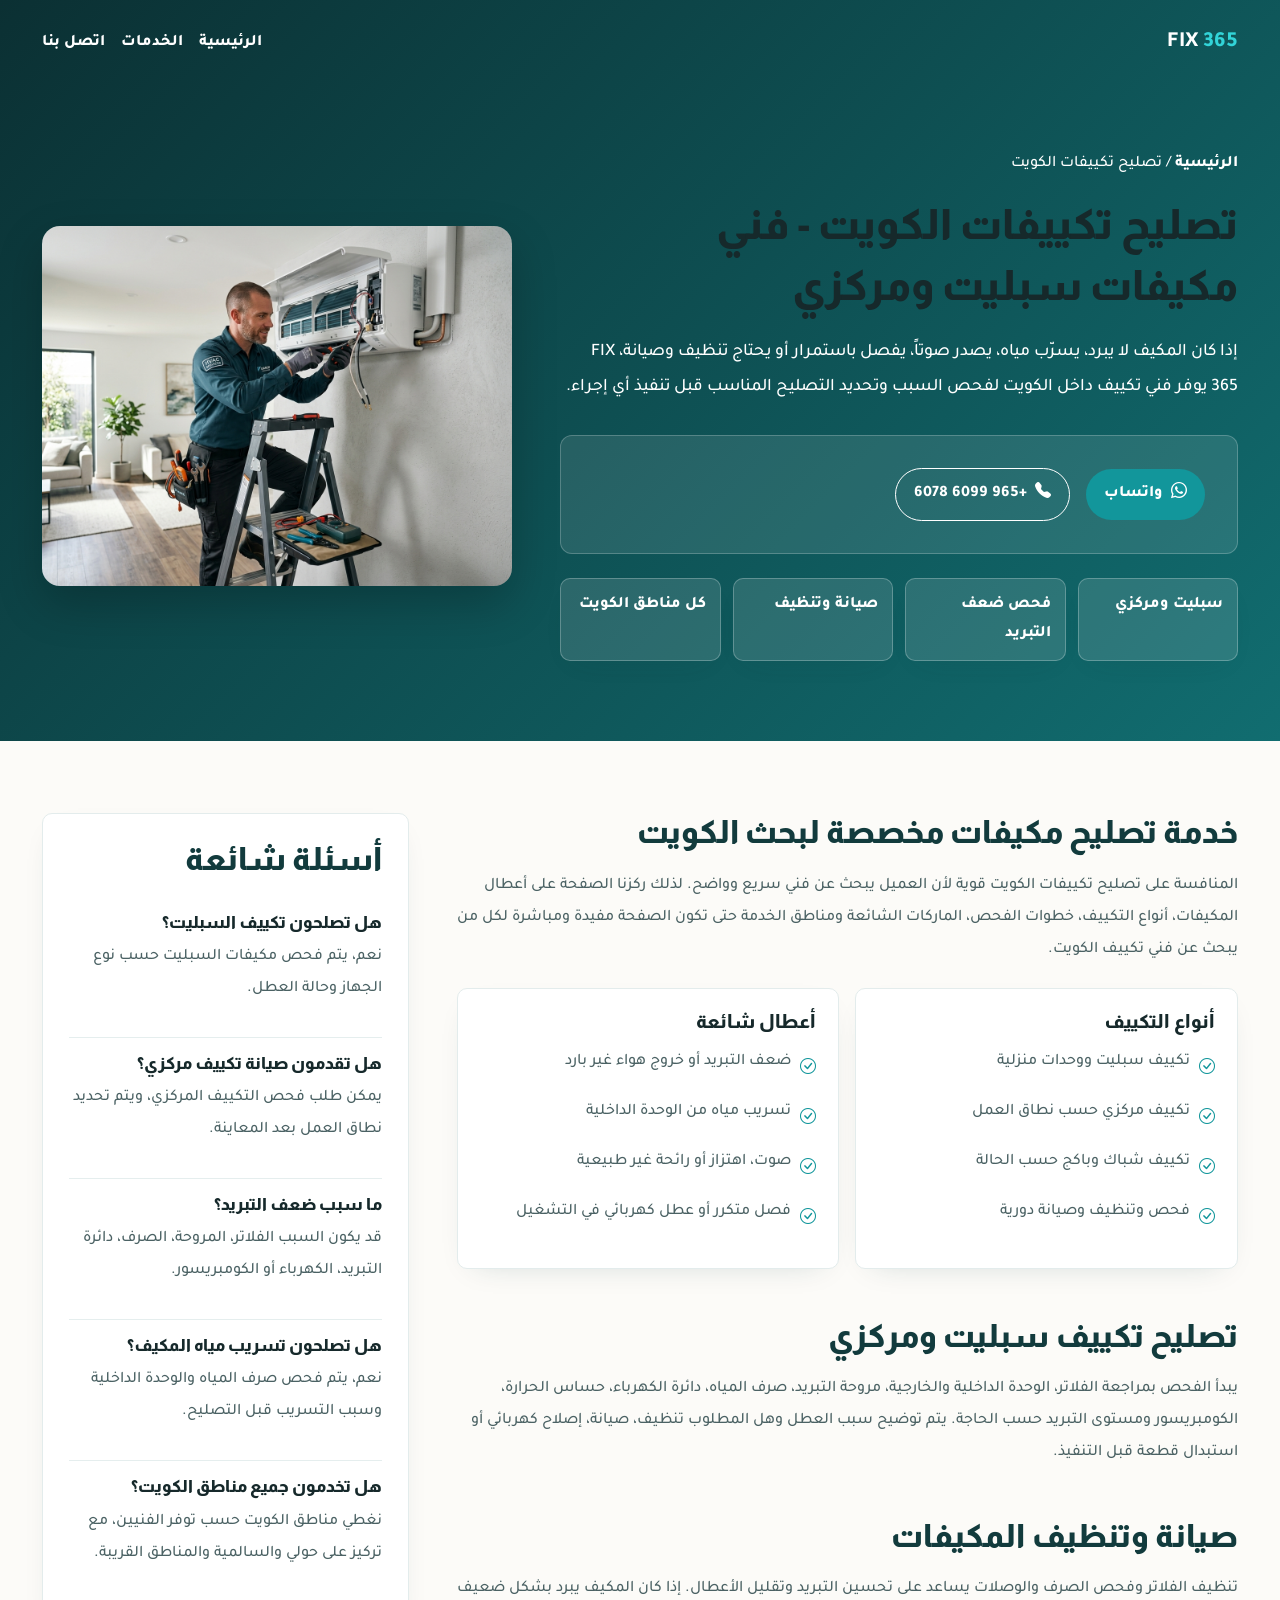
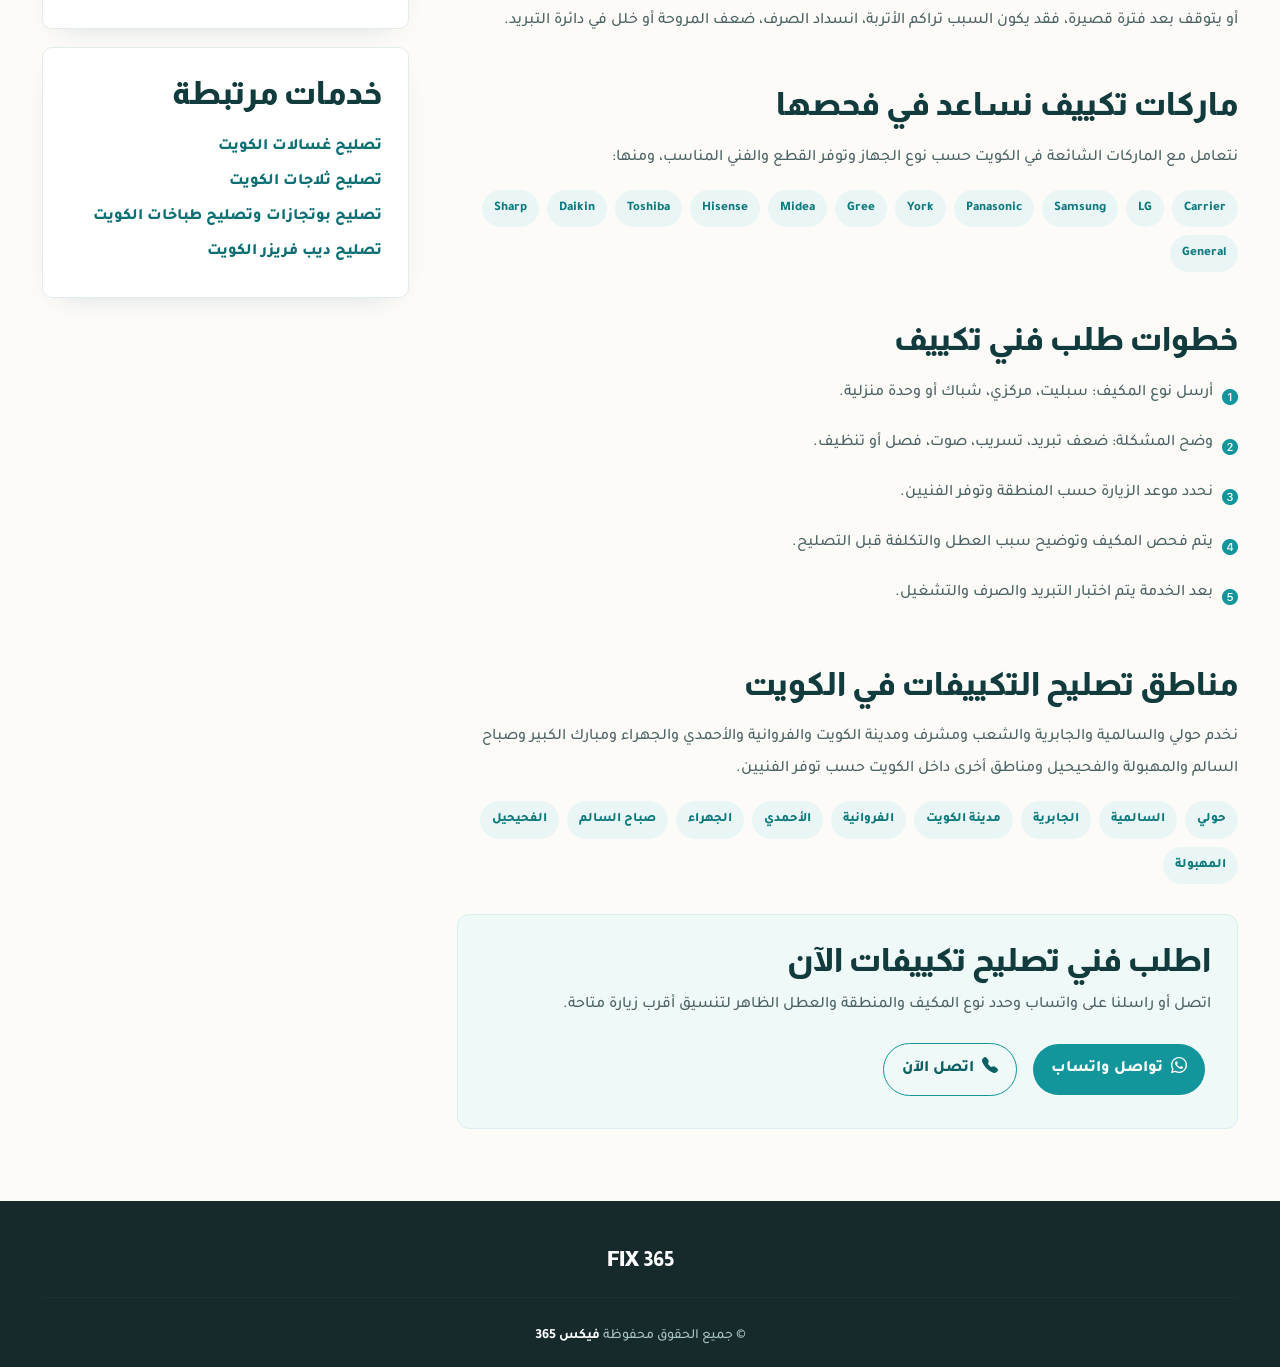
==== commit f8b36caf: "Target broad Kuwait repair searches" ====
--- a/ac-repair-kuwait/index.html
+++ b/ac-repair-kuwait/index.html
@@ -2,10 +2,11 @@
 <html lang="ar-KW" dir="rtl">
 <head>
   <meta charset="utf-8">
+  <meta http-equiv="Content-Type" content="text/html; charset=UTF-8">
   <meta name="viewport" content="width=device-width, initial-scale=1">
   <title>تصليح تكييفات الكويت | فني مكيفات وسبليت ومركزي | FIX 365</title>
   <meta name="description" content="تصليح تكييفات الكويت من FIX 365: فني مكيفات وسبليت ومركزي، فحص ضعف التبريد وتسريب المياه والأصوات وتنظيف وصيانة التكييف داخل مناطق الكويت.">
-<meta name="robots" content="index, follow">
+  <meta name="robots" content="index, follow">
   <meta name="geo.region" content="KW">
   <meta name="geo.placename" content="Hawally, Kuwait">
   <link rel="canonical" href="https://fix365kw.com/ac-repair-kuwait/">
@@ -255,7 +256,7 @@
       <h2>خدمات مرتبطة</h2>
       <a href="/washing-machine-repair-kuwait/">تصليح غسالات الكويت</a><br>
       <a href="/refrigerator-repair-kuwait/">تصليح ثلاجات الكويت</a><br>
-      <a href="/oven-repair-kuwait/">تصليح طباخات الكويت</a><br>
+      <a href="/oven-repair-kuwait/">تصليح بوتجازات وتصليح طباخات الكويت</a><br>
       <a href="/freezer-repair-kuwait/">تصليح ديب فريزر الكويت</a>
     </div>
   </aside>
